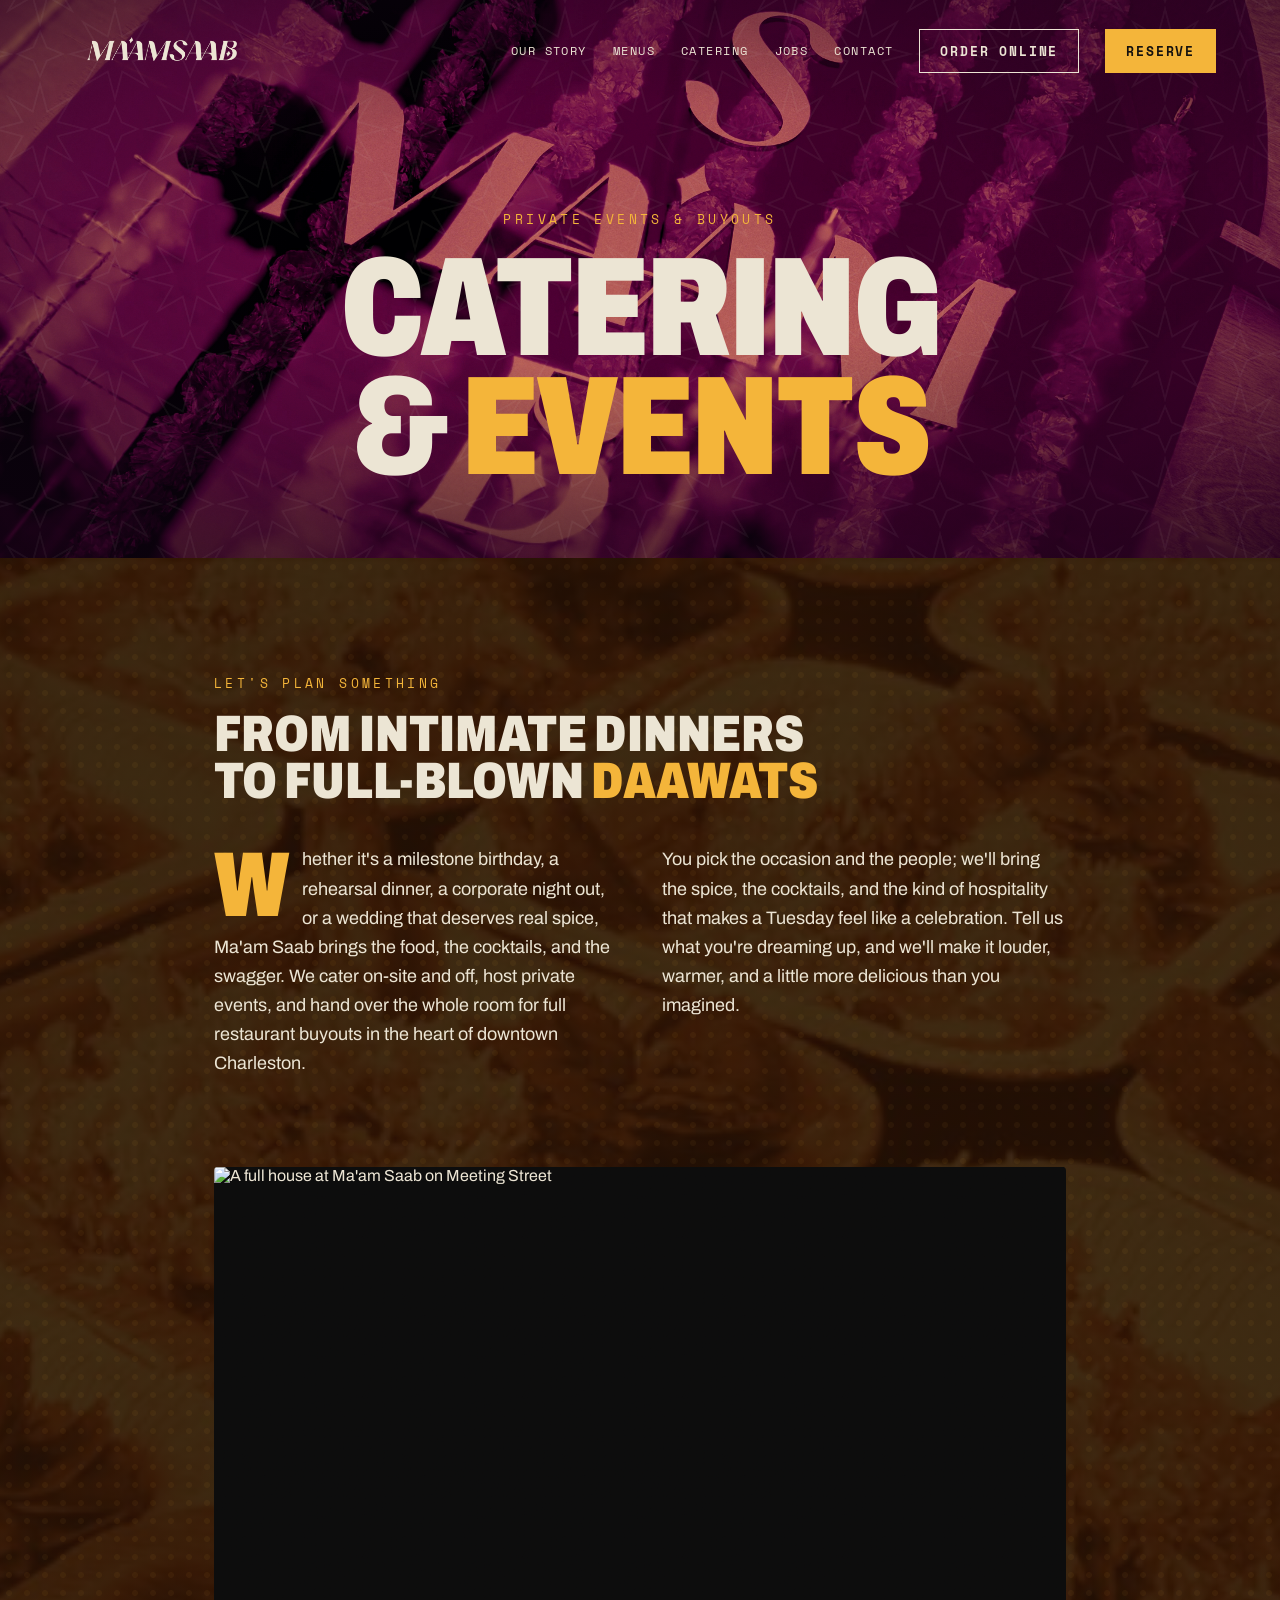
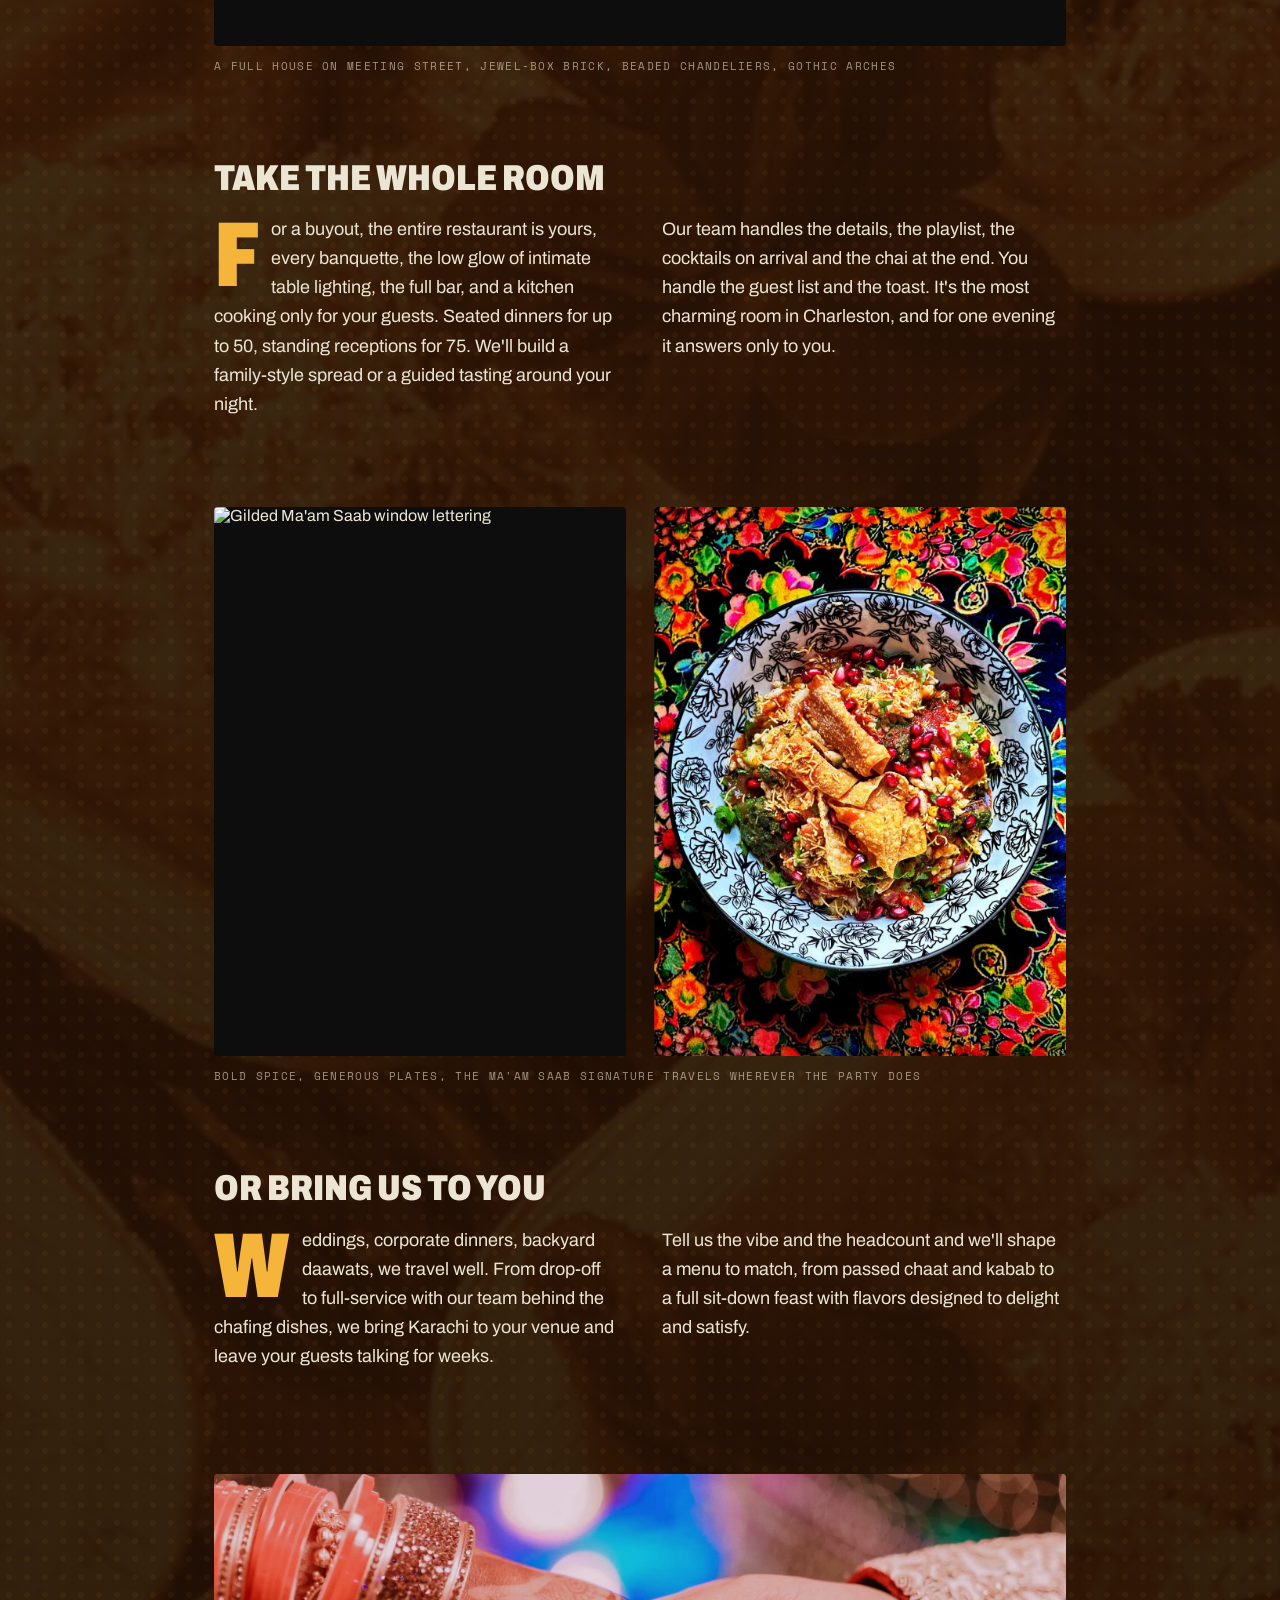
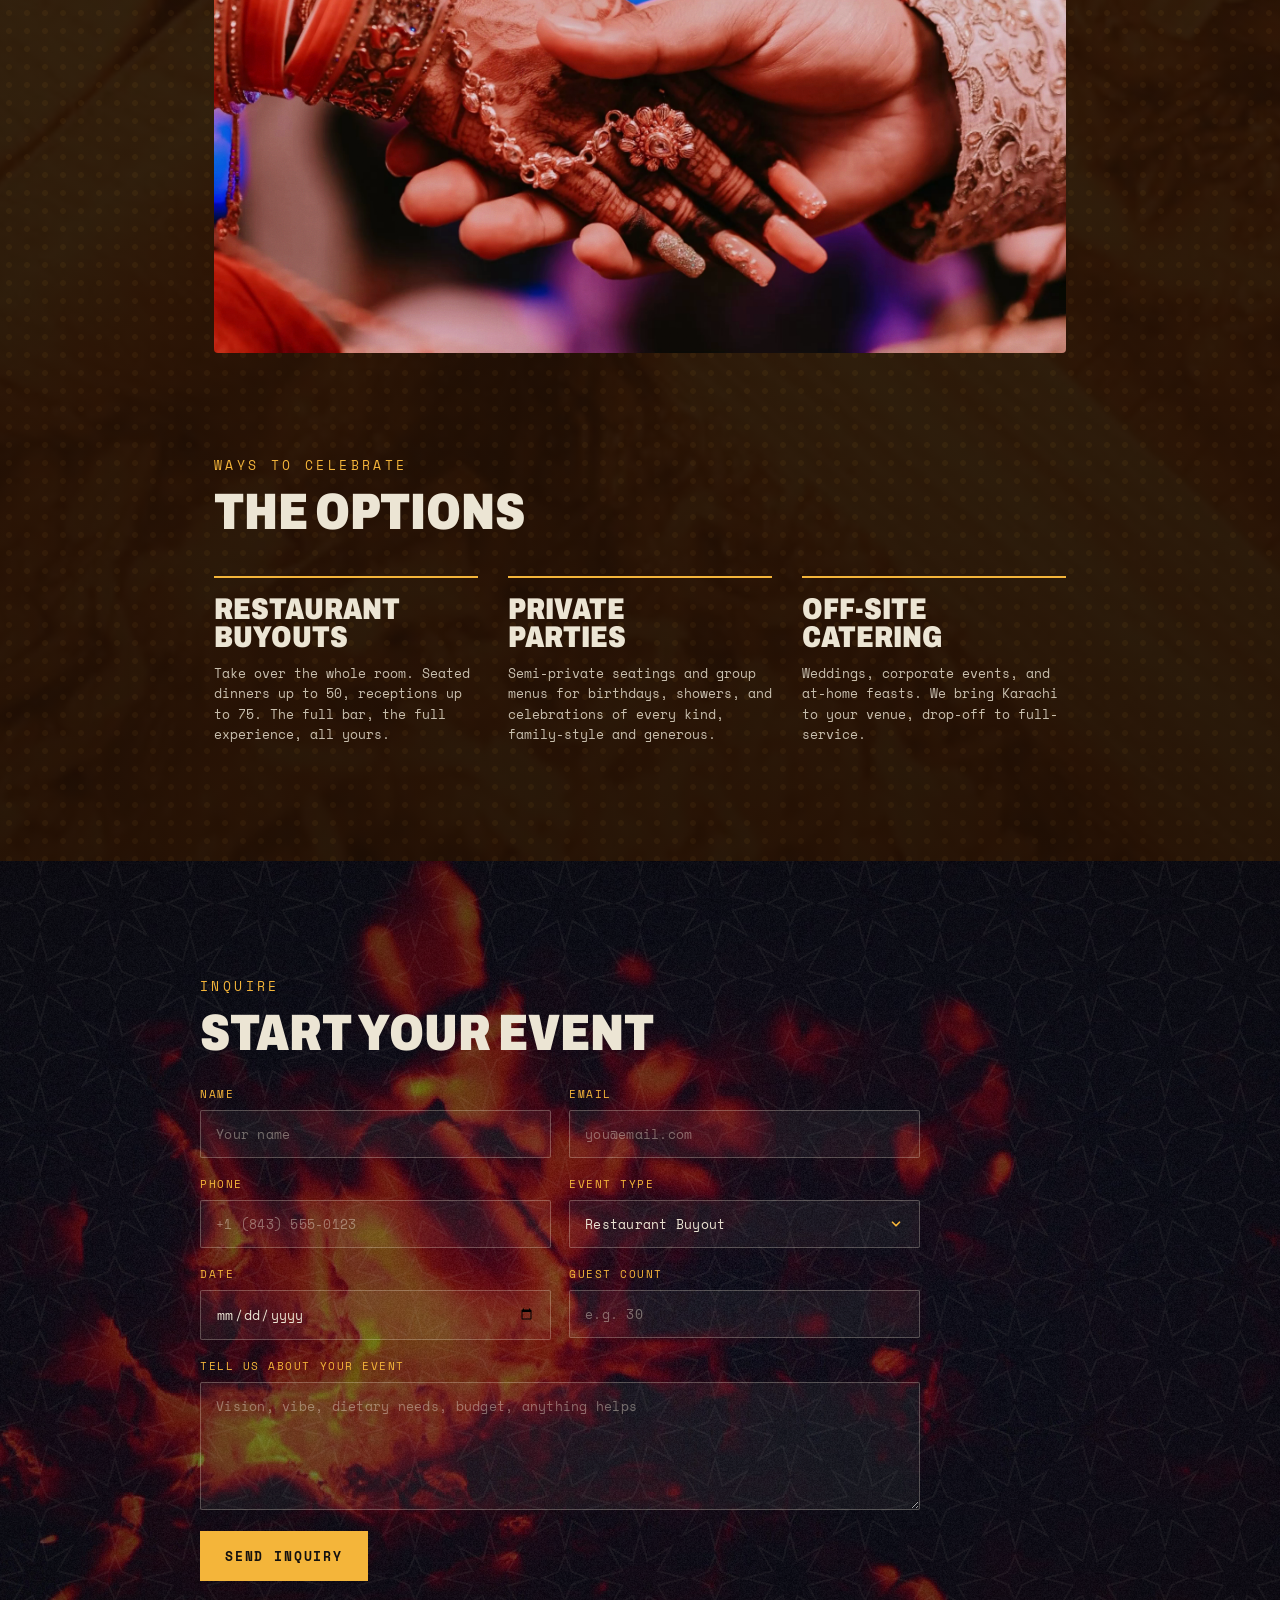
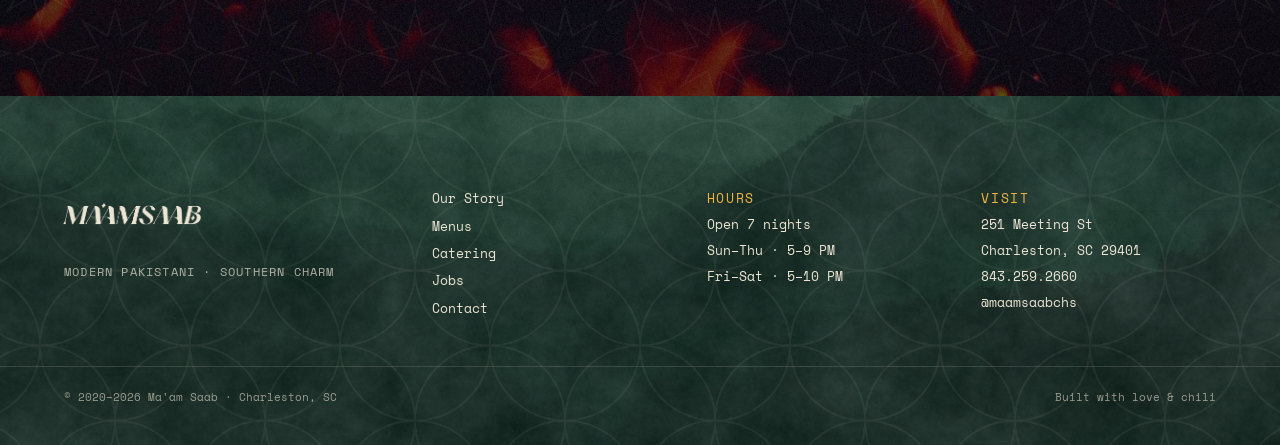
==== catering.html @ 19a528f8 "forms" ====
<!doctype html>
<html lang="en">
<head>
<meta charset="utf-8" />
<meta name="viewport" content="width=device-width, initial-scale=1" />
<title>Catering, Buyouts &amp; Private Events · Ma'am Saab · Charleston SC</title>
<meta name="description" content="Cater your next event with Ma'am Saab, modern Pakistani feasts for parties, weddings, corporate events and full restaurant buyouts in Charleston, SC. Inquire today." />
<meta name="theme-color" content="#0C3D2B" />
<link rel="canonical" href="https://maamsaabchs.com/catering" />
<meta property="og:type" content="website" />
<meta property="og:title" content="Catering &amp; Events at Ma'am Saab, Charleston, SC" />
<meta property="og:description" content="From intimate buyouts to full-blown daawats. We bring the spice, the swagger, and the cocktails." />
<meta property="og:image" content="assets/photos/storefront-garlands-cine.jpg" />
<link rel="preconnect" href="https://fonts.googleapis.com" />
<link rel="preconnect" href="https://fonts.gstatic.com" crossorigin />
<link href="https://fonts.googleapis.com/css2?family=Anton&family=Archivo:ital,wght@0,400;0,600;0,800;0,900;1,600;1,900&family=Space+Mono:wght@400;700&family=Noto+Kufi+Arabic:wght@500;700;900&display=swap" rel="stylesheet" />
<link rel="stylesheet" href="riso.css" />
<link rel="stylesheet" href="patterns.css" />
<link rel="stylesheet" href="site.css" />
<script type="application/ld+json">
{"@context":"https://schema.org","@type":"WebPage","name":"Catering & Events at Ma'am Saab","url":"https://maamsaabchs.com/catering",
"about":{"@type":"Restaurant","name":"Ma'am Saab","servesCuisine":["Pakistani","Indian"],"address":{"@type":"PostalAddress","streetAddress":"251 Meeting St","addressLocality":"Charleston","addressRegion":"SC","postalCode":"29401","addressCountry":"US"},"telephone":"+1-843-259-2660"}}
</script>
</head>
<body>

<header class="nav scrolled" id="nav">
  <div class="wrapw nav-inner">
    <a href="index.html" aria-label="Ma'am Saab home"><img class="logo" src="assets/wm__cream.png" alt="Ma'am Saab" /></a>
    <nav class="nav-links" aria-label="Primary">
      <a href="our-story.html">Our Story</a>
      <a href="menu.html">Menus</a>
      <a href="catering.html">Catering</a>
      <a href="jobs.html">Jobs</a>
      <a href="contact.html">Contact</a>
      <a class="btn btn-ghost" href="https://order.toasttab.com/online/ma-am-saab-251-meeting-street" target="_blank" rel="noopener" style="color:var(--cream)">Order Online</a>
      <a class="btn btn-gold" href="https://www.opentable.com/r/maam-saab-reservations-charleston?restref=1202641&lang=en-US&ot_source=Restaurant%20website" target="_blank" rel="noopener">Reserve</a>
    </nav>
    <button class="nav-toggle" id="navToggle" aria-label="Open menu"><span></span><span></span><span></span></button>
  </div>
</header>
<div class="mobile-menu" id="mobileMenu">
  <span class="mm-eyebrow">Ma'am Saab · Charleston</span>
  <a href="our-story.html">Our Story</a>
  <a href="menu.html">Menus</a>
  <a href="catering.html">Catering</a>
  <a href="jobs.html">Jobs</a>
  <a href="contact.html">Contact</a>
  <a class="mm-cta" href="https://order.toasttab.com/online/ma-am-saab-251-meeting-street" target="_blank" rel="noopener">Order Online</a>
  <a class="mm-cta" href="https://www.opentable.com/r/maam-saab-reservations-charleston?restref=1202641&lang=en-US&ot_source=Restaurant%20website" target="_blank" rel="noopener">Reserve</a>
  <span class="mm-foot">Open 7 nights<br/>Sun&ndash;Thu 5&ndash;9 PM · Fri&ndash;Sat 5&ndash;10 PM<br/>251 Meeting St, Charleston</span>
</div>

<!-- HERO -->
<section class="phero" style="background:#180616">
  <div class="frame" style="position:absolute;inset:0;z-index:0;background:#180616"><img src="assets/photos/storefront-garlands-duo.jpg" alt="Ma'am Saab storefront dressed in marigold garlands" style="object-position:center 40%;filter:contrast(1.18) brightness(.82) saturate(1.08)"/><div class="gr"></div></div>
  <div style="position:absolute;inset:0;z-index:1;background:radial-gradient(105% 90% at 50% 42%,rgba(18,3,20,0) 26%,rgba(18,3,20,.5) 62%,rgba(14,2,16,.93) 100%)"></div>
  <div class="secpat pat-khatam" style="opacity:.05;background-size:150px 150px;z-index:2"></div>
  <div class="wrapw" style="position:relative;z-index:3;width:100%;text-align:center">
    <p class="eyebrow" style="color:var(--gold);margin-bottom:20px">Private events &amp; buyouts</p>
    <h1>Catering<br/>&amp; <span style="color:var(--gold)">events</span></h1>
  </div>
</section>

<!-- LET'S PLAN SOMETHING — badshahi emerald -->
<section class="sec" id="plan" style="position:relative;overflow:hidden;background:#1a0d04">
  <div class="frame" style="position:absolute;inset:0;z-index:0;background:#1a0d04"><img src="assets/photos/datenight-warm.jpg" alt="A night at Ma'am Saab" style="object-position:center"/><div class="gr"></div></div>
  <div style="position:absolute;inset:0;z-index:1;background:linear-gradient(180deg,rgba(26,13,4,.82),rgba(26,13,4,.92))"></div>
  <div class="secpat pat-halftone" style="opacity:.05;color:var(--gold);background-size:18px 18px;z-index:2"></div>
  <div class="wrapw" style="position:relative;z-index:3;max-width:980px;margin:0 auto">
    <p class="eyebrow reveal" style="color:var(--gold);margin-bottom:18px">Let's plan something</p>
    <h2 class="hmed reveal d1" style="color:var(--cream);margin-bottom:clamp(28px,4vw,40px)">From intimate dinners<br/>to full-blown <span style="color:var(--gold)">daawats</span></h2>
    <div class="mag reveal d2">
      <p class="dc">Whether it's a milestone birthday, a rehearsal dinner, a corporate night out, or a wedding that deserves real spice, Ma'am Saab brings the food, the cocktails, and the swagger. We cater on-site and off, host private events, and hand over the whole room for full restaurant buyouts in the heart of downtown Charleston.</p>
      <p>You pick the occasion and the people; we'll bring the spice, the cocktails, and the kind of hospitality that makes a Tuesday feel like a celebration. Tell us what you're dreaming up, and we'll make it louder, warmer, and a little more delicious than you imagined.</p>
    </div>

    <!-- FIGURE 1 — the room -->
    <figure class="reveal" style="margin:clamp(48px,7vw,88px) 0 0">
      <div class="frame" style="aspect-ratio:16/9;clip-path:inset(0 round 4px)"><img src="assets/photos/event-room.jpg" alt="A full house at Ma'am Saab on Meeting Street" style="object-position:center 42%"/><div class="gr"></div></div>
      <figcaption class="mono" style="font-size:11px;letter-spacing:.12em;text-transform:uppercase;color:var(--cream);opacity:.6;margin-top:12px">A full house on Meeting Street, jewel-box brick, beaded chandeliers, Gothic arches</figcaption>
    </figure>

    <!-- BUYOUT LEDE -->
    <div style="margin:clamp(48px,7vw,88px) 0 0">
      <h3 class="hmed reveal" style="font-size:clamp(22px,3vw,36px);color:var(--cream);margin-bottom:20px">Take the whole room</h3>
      <div class="mag reveal d1">
        <p class="dc">For a buyout, the entire restaurant is yours, every banquette, the low glow of intimate table lighting, the full bar, and a kitchen cooking only for your guests. Seated dinners for up to 50, standing receptions for 75. We'll build a family-style spread or a guided tasting around your night.</p>
        <p>Our team handles the details, the playlist, the cocktails on arrival and the chai at the end. You handle the guest list and the toast. It's the most charming room in Charleston, and for one evening it answers only to you.</p>
      </div>
    </div>

    <!-- FIGURE PAIR — lettering + chaat -->
    <div class="reveal" style="display:grid;grid-template-columns:1fr 1fr;gap:clamp(16px,2.5vw,28px);margin:clamp(48px,7vw,88px) 0 0">
      <figure style="margin:0">
        <div class="frame" style="aspect-ratio:3/4;clip-path:inset(0 round 4px)"><img src="assets/photos/chaat-event.jpg" alt="Gilded Ma'am Saab window lettering" style="object-position:center"/><div class="gr"></div></div>
      </figure>
      <figure style="margin:0">
        <div class="frame" style="aspect-ratio:3/4;clip-path:inset(0 round 4px)"><img src="assets/photos/chaat-floral.jpg" alt="Chaat plated and dressed with edible flowers for an event" style="object-position:center"/><div class="gr"></div></div>
      </figure>
    </div>
    <figcaption class="mono reveal" style="font-size:11px;letter-spacing:.12em;text-transform:uppercase;color:var(--cream);opacity:.6;margin-top:12px">Bold spice, generous plates, the Ma'am Saab signature travels wherever the party does</figcaption>

    <!-- OFF-SITE LEDE -->
    <div style="margin:clamp(48px,7vw,88px) 0 0">
      <h3 class="hmed reveal" style="font-size:clamp(22px,3vw,36px);color:var(--cream);margin-bottom:20px">Or bring us to you</h3>
      <div class="mag reveal d1">
        <p class="dc">Weddings, corporate dinners, backyard daawats, we travel well. From drop-off to full-service with our team behind the chafing dishes, we bring Karachi to your venue and leave your guests talking for weeks.</p>
        <p>Tell us the vibe and the headcount and we'll shape a menu to match, from passed chaat and kabab to a full sit-down feast with flavors designed to delight and satisfy.</p>
      </div>
    </div>

    <!-- FEATURE IMAGE -->
    <div class="reveal frame" style="max-width:880px;aspect-ratio:16/9;margin:clamp(56px,8vw,104px) auto 0;clip-path:inset(0 round 4px)"><img src="assets/photos/datenight-hands.jpg" alt="Henna-adorned hands at a celebration at Ma'am Saab" style="object-position:center 40%"/><div class="gr"></div></div>

    <!-- OPTIONS -->
    <div style="max-width:880px;margin:clamp(56px,8vw,104px) auto 0">
      <div>
        <p class="eyebrow reveal" style="color:var(--gold);margin-bottom:14px">Ways to celebrate</p>
        <h2 class="hmed reveal d1" style="color:var(--cream);margin-bottom:clamp(28px,4vw,40px)">The options</h2>
        <div class="reveal d1" style="display:grid;grid-template-columns:repeat(3,1fr);gap:30px">
          <div style="border-top:2px solid var(--gold);padding-top:18px">
            <h3 class="hmed" style="font-size:clamp(20px,2.6vw,30px);color:var(--cream);margin-bottom:12px">Restaurant<br/>Buyouts</h3>
            <p class="mono" style="font-size:12.5px;line-height:1.65;color:var(--cream);opacity:.82">Take over the whole room. Seated dinners up to 50, receptions up to 75. The full bar, the full experience, all yours.</p>
          </div>
          <div style="border-top:2px solid var(--gold);padding-top:18px">
            <h3 class="hmed" style="font-size:clamp(20px,2.6vw,30px);color:var(--cream);margin-bottom:12px">Private<br/>Parties</h3>
            <p class="mono" style="font-size:12.5px;line-height:1.65;color:var(--cream);opacity:.82">Semi-private seatings and group menus for birthdays, showers, and celebrations of every kind, family-style and generous.</p>
          </div>
          <div style="border-top:2px solid var(--gold);padding-top:18px">
            <h3 class="hmed" style="font-size:clamp(20px,2.6vw,30px);color:var(--cream);margin-bottom:12px">Off-Site<br/>Catering</h3>
            <p class="mono" style="font-size:12.5px;line-height:1.65;color:var(--cream);opacity:.82">Weddings, corporate events, and at-home feasts. We bring Karachi to your venue, drop-off to full-service.</p>
          </div>
        </div>
      </div>
    </div>

    </div>
  </div>
</section>

<!-- FORM — separate section -->
<section class="sec" style="position:relative;overflow:hidden;background:#0a0402">
  <div class="frame" style="position:absolute;inset:0;z-index:0;background:#0a0402"><img src="assets/photos/charcoal.jpg" alt="Glowing charcoal embers" style="object-position:center"/></div>
  <div style="position:absolute;inset:0;z-index:1;background:radial-gradient(120% 100% at 50% 50%,rgba(10,4,2,.4),rgba(10,4,2,.78))"></div>
  <div class="secpat pat-khatam" style="opacity:.05;background-size:150px 150px;z-index:2"></div>
  <div class="wrapw" style="position:relative;z-index:3">

    <!-- INQUIRE -->
    <div id="inquire" style="max-width:880px;margin:0 auto">
      <div>
        <p class="eyebrow reveal" style="color:var(--gold);margin-bottom:14px">Inquire</p>
        <h2 class="hmed reveal d1" style="color:var(--cream);margin-bottom:28px">Start your event</h2>
        <form class="cform reveal d2" id="catForm" name="catering-inquiry" method="POST" action="/thanks" data-netlify="true" netlify-honeypot="bot-field" onsubmit="return msSubmit(event,'catForm')">
        <input type="hidden" name="form-name" value="catering-inquiry"/>
        <input type="hidden" name="subject" data-remove-prefix value="New catering inquiry · Ma'am Saab"/>
        <p hidden><label>Leave blank<input name="bot-field"/></label></p>
          <div><label>Name</label><input name="name" placeholder="Your name" required /></div>
          <div><label>Email</label><input name="email" type="email" placeholder="you@email.com" required /></div>
          <div><label>Phone</label><input name="phone" type="tel" inputmode="tel" autocomplete="tel" placeholder="+1 (843) 555-0123" /></div>
          <div><label>Event Type</label><select name="type"><option>Restaurant Buyout</option><option>Private Party</option><option>Off-Site Catering</option><option>Wedding</option><option>Corporate</option><option>Other</option></select></div>
          <div><label>Date</label><input name="date" type="date" /></div>
          <div><label>Guest Count</label><input name="guests" type="number" min="1" placeholder="e.g. 30" /></div>
          <div class="full"><label>Tell us about your event</label><textarea name="msg" placeholder="Vision, vibe, dietary needs, budget, anything helps"></textarea></div>
          <div class="full"><button class="btn btn-gold" type="submit">Send Inquiry</button></div>
          <p class="ok">Thank you, your inquiry is in. We'll reply within 1–2 business days.</p>
        </form>
      <div class="form-thanks" id="catFormThanks">
        <div class="ft-ur">شکریہ</div>
        <div class="ft-en">Thank you</div>
        <p>Your inquiry is in. We will be in touch to start planning your daawat.</p>
      </div>
      </div>
    </div>
  </div>
</section>

<!-- FOOTER -->
<footer class="footer">
  <div class="frame" style="position:absolute;inset:0;z-index:0;background:#072018"><img src="assets/photos/islamabad-emerald.jpg" alt="" style="object-position:center 18%;opacity:.95"/></div>
  <div style="position:absolute;inset:0;z-index:1;background:linear-gradient(180deg,rgba(7,32,24,.42),rgba(7,32,24,.66))"></div>
  <div class="secpat tex-plaster on-dark" style="z-index:2"></div>
  <div class="secpat pat-jali" style="opacity:.06;background-size:150px 150px;z-index:2"></div>
  <div class="wrapw" style="position:relative;z-index:3;display:grid;grid-template-columns:1.4fr 1fr 1fr 1fr;gap:40px">
    <div>
      <img src="assets/wm__cream.png" alt="Ma'am Saab" style="width:180px;display:block;margin:0 0 0 -22px" />
      <p class="mono" style="font-size:12px;opacity:.7;margin-top:18px;letter-spacing:.1em">MODERN PAKISTANI · SOUTHERN CHARM</p>
    </div>
    <div class="mono" style="font-size:13px;line-height:2.1">
      <a href="our-story.html">Our Story</a><br/>
      <a href="menu.html">Menus</a><br/>
      <a href="catering.html">Catering</a><br/>
      <a href="jobs.html">Jobs</a><br/>
      <a href="contact.html">Contact</a>
    </div>
    <div class="mono" style="font-size:13px;line-height:2">
      <span style="color:var(--gold);letter-spacing:.12em">HOURS</span><br/>
      Open 7 nights<br/>Sun–Thu · 5–9 PM<br/>Fri–Sat · 5–10 PM
    </div>
    <div class="mono" style="font-size:13px;line-height:2">
      <span style="color:var(--gold);letter-spacing:.12em">VISIT</span><br/>
      251 Meeting St<br/>Charleston, SC 29401<br/>843.259.2660<br/>
      <a href="https://instagram.com/maamsaabchs">@maamsaabchs</a>
    </div>
  </div>
  <div class="wrapw" style="position:relative;z-index:3;margin-top:44px;padding-top:22px;border-top:1px solid rgba(236,229,212,.14);display:flex;justify-content:space-between;gap:14px;flex-wrap:wrap">
    <span class="mono" style="font-size:11px;opacity:.6">© 2020–2026 Ma'am Saab · Charleston, SC</span>
    <span class="mono" style="font-size:11px;opacity:.6">Built with love &amp; chili</span>
  </div>
</footer>

<div class="mcta">
  <a href="https://www.opentable.com/r/maam-saab-reservations-charleston?restref=1202641&lang=en-US&ot_source=Restaurant%20website" target="_blank" rel="noopener" style="background:var(--gold);color:var(--ink)">Reserve</a>
  <a href="https://order.toasttab.com/online/ma-am-saab-251-meeting-street" target="_blank" rel="noopener" style="background:var(--ink);color:var(--cream)">Order Online</a>
</div>

<script src="site.js"></script>
<script>
function msSubmit(e,id){e.preventDefault();var f=document.getElementById(id);var nm=(f.querySelector('[name=name]')||{}).value||'someone';var sel=f.querySelector('select');var extra=sel?sel.value:'';var labels={'contact':'New message','jobs-application':'New application','catering-inquiry':'New catering inquiry'};var base=labels[f.getAttribute('name')]||'New submission';var subj=base+' from '+nm+(extra?(' · '+extra):'');var sf=f.querySelector('[name=subject]');if(sf)sf.value=subj;var body=new URLSearchParams(new FormData(f)).toString();function done(){f.style.display='none';var t=document.getElementById(id+'Thanks');if(t){t.classList.add('show');t.scrollIntoView({behavior:'smooth',block:'center'});}}fetch('/',{method:'POST',headers:{'Content-Type':'application/x-www-form-urlencoded'},body:body}).then(done).catch(done);return false;}
</script>
<script>
(function(){
  var p=document.querySelector('input[name=phone]');
  if(!p) return;
  p.setAttribute('placeholder','+1 (843) 555-0123');
  function fmt(){
    var raw=p.value;
    var hasPlus=raw.trim().charAt(0)==='+';
    var allDigits=raw.replace(/\D/g,'');
    if(hasPlus && !/^1/.test(allDigits)){ p.value='+'+allDigits; return; }
    var d=allDigits;
    if(d.charAt(0)==='1') d=d.slice(1);
    d=d.slice(0,10);
    var out='';
    if(d.length>0) out='+1 ('+d.slice(0,3);
    if(d.length>3) out+=') '+d.slice(3,6);
    else if(d.length===3) out+=')';
    if(d.length>6) out+='-'+d.slice(6,10);
    p.value=out;
  }
  p.addEventListener('input',fmt);
  p.addEventListener('blur',function(){
    var d=p.value.replace(/\D/g,'');
    p.setCustomValidity(p.value && d.length<7 ? 'Please enter a valid phone number' : '');
  });
})();
</script>

</body>
</html>
---- riso.css ----
/* ============================================================
   MA'AM SAAB — RISO LAHORE (refined)
   Cinematic emerald-lit architecture · warm film portraits · grain
   ============================================================ */
*{box-sizing:border-box;margin:0;padding:0}
:root{
  --green:#117A52;       /* Lahore emerald (the lit-arch green) */
  --green-bright:#1FA36C;
  --amber:#C8682A;       /* lit sandstone */
  --amber-deep:#9A4A1C;
  --cream:#ECE5D4;       /* newsprint */
  --cream-2:#E2D8C0;
  --ink:#14110E;
  --flag:#E8412E;        /* chili red accent */
  --night:#0B1512;       /* deep green-black */
  --pine:#0C3D2B;        /* deep emerald — dark ground (replaces black) */
  --gold:#F4B53A;        /* bright marigold — highlight accent for readability */
  --plum:#8A245C;        /* shahi plum — filmi magenta accent */
  --plum-deep:#2A0E26;   /* aubergine — plum dark ground */
  --max:1320px;
}
html{scroll-behavior:smooth}
body{
  background:var(--night); color:var(--cream);
  font-family:"Archivo",sans-serif; -webkit-font-smoothing:antialiased;
  overflow-x:hidden;
}
img{display:block}

/* ---- type ---- */
.display{font-family:"Archivo",sans-serif;font-weight:900;font-stretch:75%;
  text-transform:uppercase;line-height:.84;letter-spacing:-.01em}
.anton{font-family:"Anton",sans-serif;text-transform:uppercase;line-height:.82;letter-spacing:.005em}
.label{font-family:"Space Mono",monospace;text-transform:uppercase;letter-spacing:.24em}
.mono{font-family:"Space Mono",monospace}
/* square Urdu — geometric Kufic, heavy to match Archivo Black */
.urdu{font-family:"Noto Kufi Arabic",sans-serif;font-weight:700;direction:rtl;line-height:1.5;letter-spacing:0}
.urdu.black{font-weight:900}
.serif-it{font-family:"Archivo",sans-serif;font-style:italic;font-weight:600}

/* ---- grain + texture engines ---- */
.grain{position:relative}
.grain::after{content:"";position:absolute;inset:0;pointer-events:none;z-index:3;
  background-image:url("data:image/svg+xml,%3Csvg xmlns='http://www.w3.org/2000/svg' width='180' height='180'%3E%3Cfilter id='n'%3E%3CfeTurbulence type='fractalNoise' baseFrequency='0.85' numOctaves='2' stitchTiles='stitch'/%3E%3C/filter%3E%3Crect width='100%25' height='100%25' filter='url(%23n)'/%3E%3C/svg%3E");
  background-size:180px 180px;opacity:.07;mix-blend-mode:overlay}
.grain.heavy::after{opacity:.13}
.halftone{background-image:radial-gradient(currentColor 1.5px,transparent 1.7px);background-size:7px 7px}

/* ---- rugged monotone plaster (tonal, keeps section hue) ---- */
.rugged{position:relative}
.rugged::before{content:"";position:absolute;inset:0;z-index:0;pointer-events:none;
  background:url(assets/tex/plaster.jpg) center/cover;mix-blend-mode:overlay;opacity:.85}
.rugged.deep::before{mix-blend-mode:screen;opacity:.2}
.rugged.lite::before{mix-blend-mode:multiply;opacity:.17}

/* ---- jali lattice (South Asian screen ornament) — child layer ---- */
.screen{position:absolute;inset:0;z-index:1;pointer-events:none;opacity:.17;
  background-image:url("data:image/svg+xml,%3Csvg xmlns='http://www.w3.org/2000/svg' width='124' height='124'%3E%3Cg fill='none' stroke='%23ffffff' stroke-width='1.5'%3E%3Ccircle cx='0' cy='0' r='62'/%3E%3Ccircle cx='124' cy='0' r='62'/%3E%3Ccircle cx='0' cy='124' r='62'/%3E%3Ccircle cx='124' cy='124' r='62'/%3E%3Ccircle cx='62' cy='62' r='62'/%3E%3C/g%3E%3C/svg%3E");
  background-size:124px 124px}
.screen.ink{background-image:url("data:image/svg+xml,%3Csvg xmlns='http://www.w3.org/2000/svg' width='124' height='124'%3E%3Cg fill='none' stroke='%23000000' stroke-width='1.5'%3E%3Ccircle cx='0' cy='0' r='62'/%3E%3Ccircle cx='124' cy='0' r='62'/%3E%3Ccircle cx='0' cy='124' r='62'/%3E%3Ccircle cx='124' cy='124' r='62'/%3E%3Ccircle cx='62' cy='62' r='62'/%3E%3C/g%3E%3C/svg%3E");opacity:.10}

/* ---- cusped / scalloped divider ---- */
.scallop{height:18px;width:100%;
  -webkit-mask:radial-gradient(circle at 9px 18px,transparent 9px,#000 9.5px) 0 0/18px 18px repeat-x;
          mask:radial-gradient(circle at 9px 18px,transparent 9px,#000 9.5px) 0 0/18px 18px repeat-x;
  background:currentColor}

/* ---- pointed-arch framed image ---- */
.arch{clip-path:url(#archClip)}

/* ---- section scaffold ---- */
.spread{position:relative;width:100%;padding:clamp(40px,7vw,110px) clamp(22px,6vw,90px);overflow:hidden}
.spread.full{min-height:100svh;display:flex;flex-direction:column;justify-content:center}
.wrap{width:100%;max-width:var(--max);margin:0 auto;position:relative;z-index:4}
.bg-green{background:var(--green)}
.bg-cream{background:var(--cream);color:var(--ink)}
.bg-ink{background:var(--ink)}
.bg-night{background:var(--night)}
.bg-amber{background:var(--amber);color:var(--ink)}
.bg-pine{background:var(--pine)}
.bg-plum{background:var(--plum);color:var(--cream)}
.bg-plum-deep{background:var(--plum-deep);color:var(--cream)}

/* running section tag */
.sec-tag{position:absolute;top:clamp(18px,3vw,34px);left:clamp(22px,6vw,90px);right:clamp(22px,6vw,90px);
  display:flex;justify-content:space-between;align-items:center;z-index:5;font-size:11px;opacity:.7}

/* ---- photo treatments ---- */
.shot{position:relative;overflow:hidden;background:#0c0c0c}
.shot img{width:100%;height:100%;object-fit:cover}
.shot::after{content:"";position:absolute;inset:0;pointer-events:none;z-index:3;
  background-image:url("data:image/svg+xml,%3Csvg xmlns='http://www.w3.org/2000/svg' width='180' height='180'%3E%3Cfilter id='n'%3E%3CfeTurbulence type='fractalNoise' baseFrequency='0.85' numOctaves='2' stitchTiles='stitch'/%3E%3C/filter%3E%3Crect width='100%25' height='100%25' filter='url(%23n)'/%3E%3C/svg%3E");
  background-size:180px 180px;opacity:.1;mix-blend-mode:overlay}
.shot .tint{position:absolute;inset:0;z-index:2;pointer-events:none}
.shot.green img{filter:saturate(.55) contrast(1.1) brightness(.9)}
.shot.green .tint{background:var(--green);mix-blend-mode:color;opacity:.62}
.shot.green .tint::before{content:"";position:absolute;inset:0;
  background:radial-gradient(120% 90% at 50% 35%,transparent 30%,rgba(0,0,0,.5));}
.shot.warm img{filter:sepia(.42) saturate(.9) contrast(.96) brightness(1.04)}
.shot.warm .tint{background:var(--amber);mix-blend-mode:soft-light;opacity:.35}
.shot.film img{filter:contrast(1.08) saturate(1.08)}
.shot.bw img{filter:grayscale(1) contrast(1.12) brightness(1.02)}
.shot .cap{position:absolute;left:0;bottom:0;z-index:4;padding:10px 12px;
  font-family:"Space Mono",monospace;font-size:10px;letter-spacing:.16em;text-transform:uppercase;
  color:rgba(255,255,255,.85);background:linear-gradient(0deg,rgba(0,0,0,.55),transparent)}

/* ---- buttons / chips ---- */
.chip{display:inline-block;font-family:"Space Mono",monospace;text-transform:uppercase;letter-spacing:.16em;
  font-size:12px;padding:9px 16px;background:var(--flag);color:#fff}
.chip.ghost{background:transparent;border:1.5px solid currentColor}

/* ---- swatch ---- */
.sw{height:120px;display:flex;align-items:flex-end;padding:10px;font-family:"Space Mono",monospace;font-size:10px;letter-spacing:.08em}

/* ---- hero ---- */
.hero{height:100svh;min-height:560px;position:relative}
.hero img{position:absolute;inset:0;width:100%;height:100%;object-fit:cover}
.hero .vig{position:absolute;inset:0;background:
  radial-gradient(120% 80% at 50% 40%,transparent 40%,rgba(0,0,0,.45)),
  linear-gradient(0deg,rgba(0,0,0,.6),transparent 45%)}
.hero .foot{position:absolute;left:0;right:0;bottom:0;z-index:5;
  display:flex;justify-content:space-between;align-items:flex-end;
  padding:clamp(22px,5vw,56px) clamp(22px,6vw,90px)}
.hero .top{position:absolute;left:0;right:0;top:0;z-index:5;display:flex;justify-content:space-between;
  padding:clamp(20px,4vw,40px) clamp(22px,6vw,90px)}

/* scroll cue */
.cue{display:flex;flex-direction:column;align-items:center;gap:8px;font-size:10px;letter-spacing:.3em;opacity:.8}
.cue .line{width:1px;height:42px;background:currentColor;animation:drop 1.8s infinite}
@keyframes drop{0%{transform:scaleY(0);transform-origin:top}50%{transform:scaleY(1);transform-origin:top}50.1%{transform-origin:bottom}100%{transform:scaleY(0);transform-origin:bottom}}

/* device frames */
.phone{width:300px;aspect-ratio:9/19.5;border-radius:34px;background:#000;padding:9px;box-shadow:0 30px 70px rgba(0,0,0,.5);position:relative}
.phone .screen{width:100%;height:100%;border-radius:26px;overflow:hidden;position:relative;background:#111}
.browser{border-radius:10px;overflow:hidden;background:#fff;box-shadow:0 30px 70px rgba(0,0,0,.45)}
.browser .bar{height:38px;background:#1c1a17;display:flex;align-items:center;gap:7px;padding:0 14px}
.browser .dot{width:11px;height:11px;border-radius:50%}
.browser .url{margin-left:12px;background:#000;color:var(--green-bright);font-family:"Space Mono",monospace;font-size:11px;padding:4px 14px;border-radius:5px}

/* utilities */
.stack{display:flex;flex-direction:column}
.row{display:flex}
.between{justify-content:space-between}
.center{align-items:center}
.wide{letter-spacing:.02em}
.dim{opacity:.72}
.rule{height:2px;background:currentColor;width:100%}
.rule.thin{height:1px;opacity:.3}
a{color:inherit;text-decoration:none}
---- patterns.css ----
/* ============================================================
   MA'AM SAAB — PATTERN & TEXTURE LIBRARY
   Drop-in classes for web. Geometric motifs (jali, khatam,
   scallop) ship as seamless PNG tiles in assets/patterns/.
   Gradient motifs (chevron, halftone, ticking, trellis) are
   pure CSS and recolour via `color:` (currentColor).
   ============================================================ */

/* ---- raster motif tiles (motif on transparent; set your own bg) ---- */
.pat-jali,.pat-khatam,.pat-scallop,.pat-brick,.pat-arch,.pat-kashi,.pat-zellige{background-repeat:repeat;background-position:center}
.pat-jali{background-image:url(assets/patterns/jali-cream.png);background-size:168px 168px}
.pat-khatam{background-image:url(assets/patterns/khatam-cream.png);background-size:150px 150px}
.pat-scallop{background-image:url(assets/patterns/scallop-cream.png);background-size:200px 100px}
.pat-brick{background-image:url(assets/patterns/brick-cream.png);background-size:240px 240px}
.pat-arch{background-image:url(assets/patterns/ogee2-cream.png);background-size:200px 200px}
.pat-kashi{background-image:url(assets/patterns/kashi-cream.png);background-size:200px 200px}
.pat-zellige{background-image:url(assets/patterns/zellige-cream.png);background-size:170px 170px}
.pat-jali.em{background-image:url(assets/patterns/jali-emerald.png)}
.pat-khatam.em{background-image:url(assets/patterns/khatam-emerald.png)}
.pat-scallop.em{background-image:url(assets/patterns/scallop-emerald.png)}
.pat-brick.em{background-image:url(assets/patterns/brick-emerald.png)}
.pat-arch.em{background-image:url(assets/patterns/ogee2-emerald.png)}
.pat-kashi.em{background-image:url(assets/patterns/kashi-emerald.png)}
.pat-zellige.em{background-image:url(assets/patterns/zellige-emerald.png)}

/* ---- pure-CSS motifs — recolour with `color:` ---- */
.pat-halftone{background-image:radial-gradient(currentColor 22%,transparent 24%);background-size:22px 22px}
.pat-ticking{background-image:repeating-linear-gradient(90deg,currentColor 0 2px,transparent 2px 20px)}
.pat-trellis{background-image:
  repeating-linear-gradient(45deg,currentColor 0 2px,transparent 2px 28px),
  repeating-linear-gradient(-45deg,currentColor 0 2px,transparent 2px 28px)}
.pat-chevron{background-color:transparent;background-image:
  linear-gradient(135deg,currentColor 25%,transparent 25%),
  linear-gradient(225deg,currentColor 25%,transparent 25%),
  linear-gradient(315deg,currentColor 25%,transparent 25%),
  linear-gradient(45deg,currentColor 25%,transparent 25%);
  background-position:-21px 0,-21px 0,0 0,0 0;background-size:42px 42px}

/* ---- tonal textures (grayscale grain; keep the hue beneath) ----
   Apply to any element; the ::before blends over its background-color.
   Use .on-dark over near-black grounds, .on-light over pale grounds.   */
.tex-plaster,.tex-stucco,.tex-inkwash,.tex-fiber,.tex-newsprint{position:relative}
.tex-plaster::before,.tex-stucco::before,.tex-inkwash::before,.tex-fiber::before,.tex-newsprint::before{
  content:"";position:absolute;inset:0;pointer-events:none;background-position:center;background-size:cover;
  mix-blend-mode:overlay;opacity:.85}
.tex-plaster::before{background-image:url(assets/tex/plaster.jpg)}
.tex-stucco::before{background-image:url(assets/tex/stucco.jpg)}
.tex-inkwash::before{background-image:url(assets/tex/inkwash.jpg)}
.tex-fiber::before{background-image:url(assets/tex/fiber.jpg)}
.tex-newsprint::before{background-image:url(assets/tex/newsprint.jpg)}
.on-dark::before{mix-blend-mode:screen;opacity:.2}
.on-light::before{mix-blend-mode:multiply;opacity:.24}

/* pattern as an overlay layer (motif sits ON TOP of a textured ground) */
.pat-layer{position:absolute;inset:0;pointer-events:none;z-index:2}
---- site.css ----
/* ============================================================
   MA'AM SAAB — WEBSITE  (built on the MS styleguide)
   loads after riso.css + patterns.css
   ============================================================ */
html{scroll-behavior:smooth}
body{background:var(--pine);color:var(--cream);overflow-x:hidden}
section{position:relative}
.wrapw{max-width:1280px;margin:0 auto;padding:0 clamp(20px,5vw,72px)}
.eyebrow{font-family:"Space Mono",monospace;text-transform:uppercase;letter-spacing:.26em;font-size:clamp(10px,1.1vw,13px)}
.hbig{font-family:"Archivo",sans-serif;font-weight:900;font-stretch:75%;text-transform:uppercase;line-height:.86;letter-spacing:-.01em;font-size:clamp(40px,7vw,104px)}
.hmed{font-family:"Archivo",sans-serif;font-weight:900;font-stretch:80%;text-transform:uppercase;line-height:.92;font-size:clamp(28px,4vw,52px)}
.lede{font-size:clamp(16px,1.7vw,21px);line-height:1.6;font-weight:600;max-width:60ch}
.uk{font-family:"Noto Kufi Arabic",sans-serif;font-weight:900;direction:rtl;line-height:1.3}
.mono{font-family:"Space Mono",monospace}

/* ---- buttons ---- */
.btn{display:inline-flex;align-items:center;gap:9px;font-family:"Space Mono",monospace;text-transform:uppercase;
  letter-spacing:.14em;font-size:13px;font-weight:700;padding:14px 24px;border:1.5px solid transparent;cursor:pointer;
  transition:transform .25s cubic-bezier(.2,.8,.2,1),background .25s,color .25s,box-shadow .25s;text-decoration:none;white-space:nowrap}
.btn:hover{transform:translateY(-2px)}
.btn-gold{background:var(--gold);color:var(--ink)}
.btn-gold:hover{box-shadow:0 8px 28px rgba(244,181,58,.35)}
.btn-cream{background:var(--cream);color:var(--ink)}
.btn-ghost{background:transparent;border-color:currentColor;color:inherit}
.btn-ghost:hover{background:var(--gold);color:var(--ink)!important;border-color:var(--gold)}

/* ---- nav ---- */
.nav{position:fixed;top:0;left:0;right:0;z-index:60;transition:background .35s,box-shadow .35s,padding .35s;padding:18px 0}
.nav-inner{display:flex;align-items:center;justify-content:space-between;gap:20px}
.nav.scrolled{background:color-mix(in srgb,var(--pine) 92%,transparent);backdrop-filter:blur(10px);padding:10px 0;box-shadow:0 1px 0 rgba(236,229,212,.12)}
.nav img.logo{width:196px;transition:width .35s;display:block}
.nav.scrolled img.logo{width:150px}
.nav-links{display:flex;align-items:center;gap:26px;font-family:"Space Mono",monospace;text-transform:uppercase;letter-spacing:.12em;font-size:12px}
.nav-links a{position:relative;padding:4px 0}
.nav-links a:not(.btn)::after{content:"";position:absolute;left:0;bottom:-2px;width:0;height:1.5px;background:var(--gold);transition:width .3s}
.nav-links a.btn{padding:11px 20px}
.nav-links a:not(.btn):hover::after{width:100%}
.nav-cta{display:flex;gap:10px;align-items:center}
.nav-toggle{display:none;flex-direction:column;gap:5px;background:none;border:0;cursor:pointer;padding:8px}
.nav-toggle span{width:26px;height:2px;background:var(--cream);transition:transform .3s,opacity .25s,background .25s}
.nav-toggle.open{position:relative;z-index:61}
.nav-toggle.open span{background:var(--gold)}
.nav-toggle.open span:nth-child(1){transform:translateY(7px) rotate(45deg)}
.nav-toggle.open span:nth-child(2){opacity:0}
.nav-toggle.open span:nth-child(3){transform:translateY(-7px) rotate(-45deg)}
.mobile-menu{position:fixed;inset:0;z-index:55;background:#0a1410;transform:translateY(-100%);transition:transform .5s cubic-bezier(.6,0,.2,1);
  display:flex;flex-direction:column;justify-content:center;gap:2px;padding:0 36px;overflow:hidden}
.mobile-menu.open{transform:translateY(0)}
.mobile-menu::before{content:"";position:absolute;inset:0;background:url(assets/photos/havaili-door-green.jpg) center/cover;opacity:1;pointer-events:none}
.mobile-menu::after{content:"";position:absolute;inset:0;background:linear-gradient(180deg,rgba(8,20,15,.58),rgba(6,16,12,.68));pointer-events:none}
.mobile-menu > *{position:relative;z-index:2}
.mm-close{display:none}
.mobile-menu .mm-eyebrow{font-family:"Space Mono",monospace;text-transform:uppercase;letter-spacing:.24em;font-size:11px;color:var(--gold);margin-bottom:18px}
.mobile-menu a{font-family:"Archivo",sans-serif;font-weight:900;font-stretch:80%;text-transform:uppercase;font-size:clamp(30px,9vw,42px);line-height:1;color:var(--cream);padding:11px 0;border-bottom:1px solid rgba(236,229,212,.18);transition:color .25s,padding-left .25s}
.mobile-menu a:hover,.mobile-menu a:active{color:var(--gold);padding-left:8px}
.mobile-menu a.mm-cta{color:var(--gold)}
.mobile-menu a:last-of-type{border:0}
.mobile-menu .mm-foot{margin-top:22px;font-family:"Space Mono",monospace;font-size:11px;letter-spacing:.12em;text-transform:uppercase;color:var(--cream);opacity:.72;line-height:1.7}

/* ---- hero ---- */
.hero{height:100svh;min-height:600px;position:relative;overflow:hidden;display:flex;align-items:center}
.hero .media,.hero video,.hero .media img{position:absolute;inset:0;width:100%;height:100%;object-fit:cover}
.hero .media img{animation:slowzoom 22s ease-in-out infinite alternate}
@keyframes slowzoom{from{transform:scale(1.02)}to{transform:scale(1.14)}}
.hero .veil{position:absolute;inset:0;background:
  radial-gradient(120% 95% at 50% 36%,rgba(138,36,92,.28),transparent 62%),
  radial-gradient(120% 90% at 50% 32%,rgba(7,17,14,.12),rgba(7,17,14,.55)),
  linear-gradient(0deg,rgba(6,14,11,.82),transparent 58%)}
.hero .veil2{position:absolute;inset:0;background:linear-gradient(135deg,var(--green),#8A245C);mix-blend-mode:color;opacity:.4}
.hero .media video,.hero .media img{filter:brightness(.82) contrast(1.02) saturate(.95)}
.hero-content{position:relative;z-index:4;width:100%;text-align:center}
.hero-content .wm{position:static !important;width:min(82%,760px);max-width:100%;display:block;margin:0 auto}
.hero-content .lede{margin-left:auto;margin-right:auto}
.scrollcue{position:absolute;left:50%;bottom:26px;transform:translateX(-50%);z-index:5;display:flex;flex-direction:column;align-items:center;gap:7px;font-size:9px;letter-spacing:.3em}
.scrollcue .ln{width:1px;height:40px;background:var(--cream);opacity:.6;animation:drop 1.9s infinite}
@keyframes drop{0%{transform:scaleY(0);transform-origin:top}50%{transform:scaleY(1);transform-origin:top}50.1%{transform-origin:bottom}100%{transform:scaleY(0);transform-origin:bottom}}

/* ---- section scaffolding + grounds ---- */
.sec{padding:clamp(64px,9vw,140px) 0;position:relative;overflow:hidden}
.bgp-emerald{background:var(--green);color:var(--cream)}
.bgp-pine{background:var(--pine);color:var(--cream)}
.bgp-cream{background:var(--cream);color:var(--ink)}
.bgp-amber{background:var(--amber);color:var(--ink)}
.bgp-chili{background:var(--flag);color:var(--cream)}
.secpat{position:absolute;inset:0;z-index:0;pointer-events:none}
.sec > .wrapw{position:relative;z-index:2}

/* ---- scroll reveal ---- */
.reveal{opacity:0;transform:translateY(34px);transition:opacity .9s cubic-bezier(.2,.8,.2,1),transform .9s cubic-bezier(.2,.8,.2,1)}
.reveal.in{opacity:1;transform:none}
.reveal.d1{transition-delay:.08s}.reveal.d2{transition-delay:.16s}.reveal.d3{transition-delay:.24s}.reveal.d4{transition-delay:.32s}
.clip-reveal{clip-path:inset(0 100% 0 0);transition:clip-path 1.1s cubic-bezier(.6,0,.2,1)}
.clip-reveal.in{clip-path:inset(0 0 0 0)}
@media(prefers-reduced-motion:reduce){.reveal,.clip-reveal{opacity:1;transform:none;clip-path:none;transition:none}.hero .media img{animation:none}}

/* ---- photo frames / treatments ---- */
.frame{position:relative;overflow:hidden;background:#0c0c0c}
.frame img{width:100%;height:100%;object-fit:cover;display:block}
.frame .gr{position:absolute;inset:0;pointer-events:none;background-image:url("data:image/svg+xml,%3Csvg xmlns='http://www.w3.org/2000/svg' width='160' height='160'%3E%3Cfilter id='n'%3E%3CfeTurbulence type='fractalNoise' baseFrequency='0.85' numOctaves='2'/%3E%3C/filter%3E%3Crect width='100%25' height='100%25' filter='url(%23n)'/%3E%3C/svg%3E");background-size:160px;opacity:.1;mix-blend-mode:overlay}
.frame.warm img{filter:sepia(.4) saturate(.9) contrast(.97) brightness(1.04)}
.frame.emerald img{filter:saturate(.55) contrast(1.1) brightness(.92)}
.frame.emerald::after{content:"";position:absolute;inset:0;background:var(--green);mix-blend-mode:color;opacity:.55}
.arch-mask{-webkit-mask:url(assets/patterns/_archsingle.svg) center/contain no-repeat;mask:url(assets/patterns/_archsingle.svg) center/contain no-repeat}

/* ---- carousel ---- */
.carousel{display:flex;gap:18px;overflow-x:auto;scroll-snap-type:x mandatory;padding:6px 0 22px;scrollbar-width:none}
.carousel::-webkit-scrollbar{display:none}
.carousel .card{flex:0 0 clamp(320px,40vw,480px);scroll-snap-align:start}
.carousel .card .frame{aspect-ratio:3/4}
.carousel .card .cap{font-family:"Space Mono",monospace;font-size:11px;letter-spacing:.1em;text-transform:uppercase;margin-top:10px;opacity:.8}

/* ---- movie-poster section ---- */
.poster-sec{min-height:88svh;display:flex;align-items:center}
.pword{font-family:"Archivo",sans-serif;font-weight:900;font-stretch:75%;text-transform:uppercase;
  font-size:clamp(80px,20vw,300px);line-height:.78;letter-spacing:-.02em;overflow-wrap:break-word;max-width:100%}

/* ---- specials ---- */
.special-row{display:flex;justify-content:space-between;align-items:flex-end;gap:16px;padding:18px 0;border-bottom:1px solid rgba(236,229,212,.18)}

/* ---- awards / seals ---- */
.awards-grid{display:flex;flex-wrap:wrap;justify-content:center;gap:48px 26px}
.award{flex:0 0 calc(33.333% - 18px);display:flex;flex-direction:column;align-items:center;text-align:center;gap:7px}
.award .seal{width:96px;height:96px;color:var(--gold);transition:transform .6s cubic-bezier(.2,.8,.2,1)}
.award:hover .seal{transform:rotate(22.5deg)}
.aw-name{font-family:"Archivo",sans-serif;font-weight:900;font-stretch:85%;text-transform:uppercase;font-size:clamp(17px,2vw,23px);line-height:.98;color:var(--cream);margin-top:6px}
.aw-src{font-family:"Space Mono",monospace;font-size:11px;letter-spacing:.12em;text-transform:uppercase;color:var(--gold)}
.aw-yr{font-family:"Space Mono",monospace;font-size:11px;letter-spacing:.08em;color:var(--cream);opacity:.68}

/* ---- press logos ---- */
.press{display:flex;flex-wrap:wrap;gap:38px;align-items:center;justify-content:center;opacity:.85}
.press .p{font-family:"Archivo",sans-serif;font-weight:900;font-style:italic;font-size:clamp(18px,2.4vw,30px);letter-spacing:.02em}

/* ---- faq ---- */
.faq details{border-bottom:1px solid rgba(236,229,212,.18)}
.faq summary{list-style:none;cursor:pointer;padding:20px 0;display:flex;justify-content:space-between;gap:16px;align-items:center;
  font-family:"Archivo",sans-serif;font-weight:900;font-stretch:85%;text-transform:uppercase;font-size:clamp(16px,2vw,22px)}
.faq summary::-webkit-details-marker{display:none}
.faq summary .pm{font-family:"Space Mono",monospace;font-size:22px;transition:transform .3s;flex:0 0 auto}
.faq details[open] summary .pm{transform:rotate(45deg)}
.faq .ans{padding:0 0 22px;max-width:74ch;line-height:1.65;font-size:15px;opacity:.85}
.faq.on-cream details{border-color:rgba(20,17,14,.16)}

/* ---- newsletter ---- */
.news-form{display:flex;gap:10px;flex-wrap:wrap;max-width:520px}
.news-form input{flex:1;min-width:220px;background:transparent;border:1.5px solid currentColor;color:inherit;
  padding:14px 16px;font-family:"Space Mono",monospace;font-size:13px;letter-spacing:.04em}
.news-form input::placeholder{color:inherit;opacity:.5}

/* ---- map/contact ---- */
.contact-grid{display:grid;grid-template-columns:1.1fr 1fr;gap:0}
.contact-info{padding:clamp(28px,4vw,56px)}

/* ---- footer ---- */
.footer{position:relative;overflow:hidden;background:#072018;color:var(--cream);padding:clamp(48px,7vw,90px) 0 40px}
.footer > .wrapw{position:relative;z-index:2}
.footer a:hover{color:var(--gold)}

/* ---- sticky mobile CTA ---- */
.mcta{position:fixed;left:0;right:0;bottom:0;z-index:50;display:none;gap:0}
/* tweaks: disable grain/texture */
.notex .tex-plaster::before,.notex .tex-stucco::before,.notex .tex-fiber::before,.notex .tex-inkwash::before,.notex .tex-newsprint::before,.notex .frame .gr{display:none!important}
.mcta a{flex:1;text-align:center;padding:15px;font-family:"Space Mono",monospace;text-transform:uppercase;letter-spacing:.12em;font-size:12px;font-weight:700}

/* ---- divider scallop ---- */
.scal{height:22px;width:100%;background:var(--cream);
  -webkit-mask:radial-gradient(circle at 11px 22px,transparent 11px,#000 11.5px) 0 0/22px 22px repeat-x;
          mask:radial-gradient(circle at 11px 22px,transparent 11px,#000 11.5px) 0 0/22px 22px repeat-x}

/* ---- page hero (interior pages) ---- */
.phero{position:relative;overflow:hidden;min-height:62svh;display:flex;align-items:flex-end;padding:clamp(120px,16vw,180px) 0 clamp(40px,6vw,72px)}
.phero h1{font-family:"Archivo",sans-serif;font-weight:900;font-stretch:75%;text-transform:uppercase;line-height:.84;letter-spacing:-.02em;font-size:clamp(52px,11vw,150px);color:var(--cream)}

/* ---- magazine narrative (shared) ---- */
.mag{display:grid;grid-template-columns:1fr 1fr;gap:44px;font-family:"Archivo",sans-serif;font-weight:400;font-size:clamp(15px,1.5vw,18px);line-height:1.62;color:var(--cream)}
.mag p{margin:0}
.mag .dc::first-letter{font-family:"Archivo",sans-serif;font-weight:900;font-stretch:75%;float:left;font-size:clamp(58px,8vw,92px);line-height:.74;padding:6px 12px 0 0;color:var(--gold)}
.pullq{border-left:3px solid var(--gold);padding-left:20px;margin:0}
.pullq p{font-family:"Archivo",sans-serif;font-style:italic;font-weight:600;font-size:clamp(18px,2.2vw,26px);line-height:1.3;color:var(--cream);margin:0}
.pullq cite{display:block;margin-top:16px;font-style:normal;font-family:"Space Mono",monospace;font-size:11px;letter-spacing:.14em;text-transform:uppercase;color:var(--gold)}
@media(max-width:680px){.mag{grid-template-columns:1fr;gap:18px}}

/* ---- contact / application form ---- */
.cform{display:grid;grid-template-columns:1fr 1fr;gap:18px;max-width:720px}
.cform .full{grid-column:1 / -1}
.cform label{display:block;font-family:"Space Mono",monospace;font-size:11px;letter-spacing:.14em;text-transform:uppercase;color:var(--gold);margin-bottom:8px}
.cform input,.cform select,.cform textarea{width:100%;background:rgba(236,229,212,.05);border:1.5px solid rgba(236,229,212,.28);color:inherit;
  padding:13px 15px;font-family:"Space Mono",monospace;font-size:13px;letter-spacing:.02em;border-radius:2px}
.cform input::placeholder,.cform textarea::placeholder{color:inherit;opacity:.42}
.cform input:focus,.cform select:focus,.cform textarea:focus{outline:none;border-color:var(--gold)}
.cform textarea{min-height:128px;resize:vertical}
.cform select{appearance:none;-webkit-appearance:none;cursor:pointer;
  background-image:url("data:image/svg+xml,%3Csvg xmlns='http://www.w3.org/2000/svg' width='14' height='14' viewBox='0 0 24 24' fill='none' stroke='%23F4B53A' stroke-width='3' stroke-linecap='round' stroke-linejoin='round'%3E%3Cpolyline points='6 9 12 15 18 9'/%3E%3C/svg%3E");
  background-repeat:no-repeat;background-position:right 16px center;padding-right:42px}
.cform input[type=file]{padding:11px 13px;cursor:pointer}
.cform input[type=file]::file-selector-button{font-family:"Space Mono",monospace;font-size:11px;letter-spacing:.1em;text-transform:uppercase;background:var(--gold);color:var(--ink);border:0;padding:8px 14px;margin-right:14px;border-radius:2px;cursor:pointer}
.cform .ok{display:none;grid-column:1/-1;font-family:"Space Mono",monospace;font-size:13px;color:var(--gold);letter-spacing:.04em}
.cform.sent .ok{display:block}
@media(max-width:680px){.cform{grid-template-columns:1fr}}

/* ---- roles list ---- */
.roles{display:grid;grid-template-columns:1fr 1fr;gap:0}
.role{display:flex;flex-direction:column;align-items:flex-start;gap:7px;padding:20px 4px;border-bottom:1px solid rgba(236,229,212,.16)}
.role .rn{font-family:"Archivo",sans-serif;font-weight:900;font-stretch:85%;text-transform:uppercase;font-size:clamp(16px,2vw,21px)}
.role .rt{font-family:"Space Mono",monospace;font-size:10.5px;letter-spacing:.12em;text-transform:uppercase;color:var(--gold);opacity:.85}
@media(max-width:680px){.roles{grid-template-columns:1fr}}

/* ---- scroll timeline ---- */
.tl{position:relative;max-width:880px;margin:0 auto;padding:20px 0}
.tl::before{content:"";position:absolute;left:50%;top:0;bottom:0;width:2px;background:linear-gradient(180deg,transparent,rgba(244,181,58,.5) 8%,rgba(244,181,58,.5) 92%,transparent);transform:translateX(-50%)}
.tlrow{position:relative;display:grid;grid-template-columns:1fr 1fr;gap:40px;margin-bottom:clamp(40px,6vw,72px)}
.tlrow:last-child{margin-bottom:0}
.tldot{position:absolute;left:50%;top:6px;width:16px;height:16px;transform:translateX(-50%);background:var(--gold);
  clip-path:polygon(50% 0,61% 39%,100% 50%,61% 61%,50% 100%,39% 61%,0 50%,39% 39%);z-index:2}
.tlcard{opacity:0;transform:translateY(34px);transition:opacity .8s cubic-bezier(.2,.8,.2,1),transform .8s cubic-bezier(.2,.8,.2,1)}
.tlcard.in{opacity:1;transform:none}
.tlrow .yr{font-family:"Anton",sans-serif;font-size:clamp(28px,4vw,46px);color:var(--gold);line-height:.9;margin-bottom:8px}
.tlrow .th{font-family:"Archivo",sans-serif;font-weight:900;font-stretch:85%;text-transform:uppercase;font-size:clamp(17px,2.2vw,24px);margin-bottom:8px;line-height:1;color:var(--gold)}
.tlrow .td{font-family:"Space Mono",monospace;font-size:12.5px;line-height:1.6;opacity:.8}
.tlrow.left .l{grid-column:1;text-align:right}
.tlrow.left .r{grid-column:2}
.tlrow.right .l{grid-column:1}
.tlrow.right .r{grid-column:2}
.tlrow.right .tlcard{grid-column:2}
.tlrow.left .tlcard{grid-column:1;text-align:right}
@media(max-width:680px){
  .tl::before{left:9px}
  .tlrow{grid-template-columns:1fr;gap:0;display:flex;flex-direction:column}
  .tldot{left:9px;top:4px}
  .tlrow .tlcard,.tlrow.left .tlcard{grid-column:1;text-align:left;padding-left:34px;order:1}
  .tlrow .yr{font-size:54px;margin-bottom:4px}
  .tlrow .th{font-size:21px}
}

/* ---- responsive ---- */
@media(max-width:900px){
  .nav-links{display:none}.nav-toggle{display:flex}
  .contact-grid{grid-template-columns:1fr}
  .awards-grid .award{flex:0 0 calc(50% - 15px)}
  .mcta{display:flex}
  body{padding-bottom:50px}
  .pword{font-size:clamp(52px,17vw,160px)}
}
@media(max-width:780px){ .sec div[style*="grid-template-columns"]{grid-template-columns:1fr!important} }
@media(max-width:680px){
  .footer > div[style*="grid-template-columns"]{grid-template-columns:1fr!important;gap:28px!important;text-align:left}
}


/* ---- animated form thank-you ---- */
.form-thanks{display:none;text-align:center;padding:clamp(28px,5vw,52px) 0}
.form-thanks.show{display:block;animation:ftin .85s cubic-bezier(.2,.8,.2,1) both}
@keyframes ftin{from{opacity:0;transform:translateY(22px) scale(.97)}to{opacity:1;transform:none}}
.form-thanks .ft-ur{font-family:"Noto Kufi Arabic",sans-serif;font-weight:900;font-size:clamp(44px,8vw,82px);line-height:1;margin-bottom:16px;background:url(assets/tex/stucco.jpg) center/cover,var(--gold);background-blend-mode:multiply;-webkit-background-clip:text;background-clip:text;-webkit-text-fill-color:transparent;color:transparent;animation:ftin 1s .12s cubic-bezier(.2,.8,.2,1) both}
.form-thanks .ft-en{font-family:"Archivo",sans-serif;font-weight:900;font-stretch:75%;text-transform:uppercase;font-size:clamp(30px,5vw,52px);color:var(--cream);line-height:.9;margin-bottom:16px;animation:ftin 1s .22s cubic-bezier(.2,.8,.2,1) both}
.form-thanks p{font-family:"Space Mono",monospace;font-size:13px;letter-spacing:.04em;line-height:1.7;color:var(--cream);opacity:.82;max-width:46ch;margin:0 auto;animation:ftin 1s .32s cubic-bezier(.2,.8,.2,1) both}
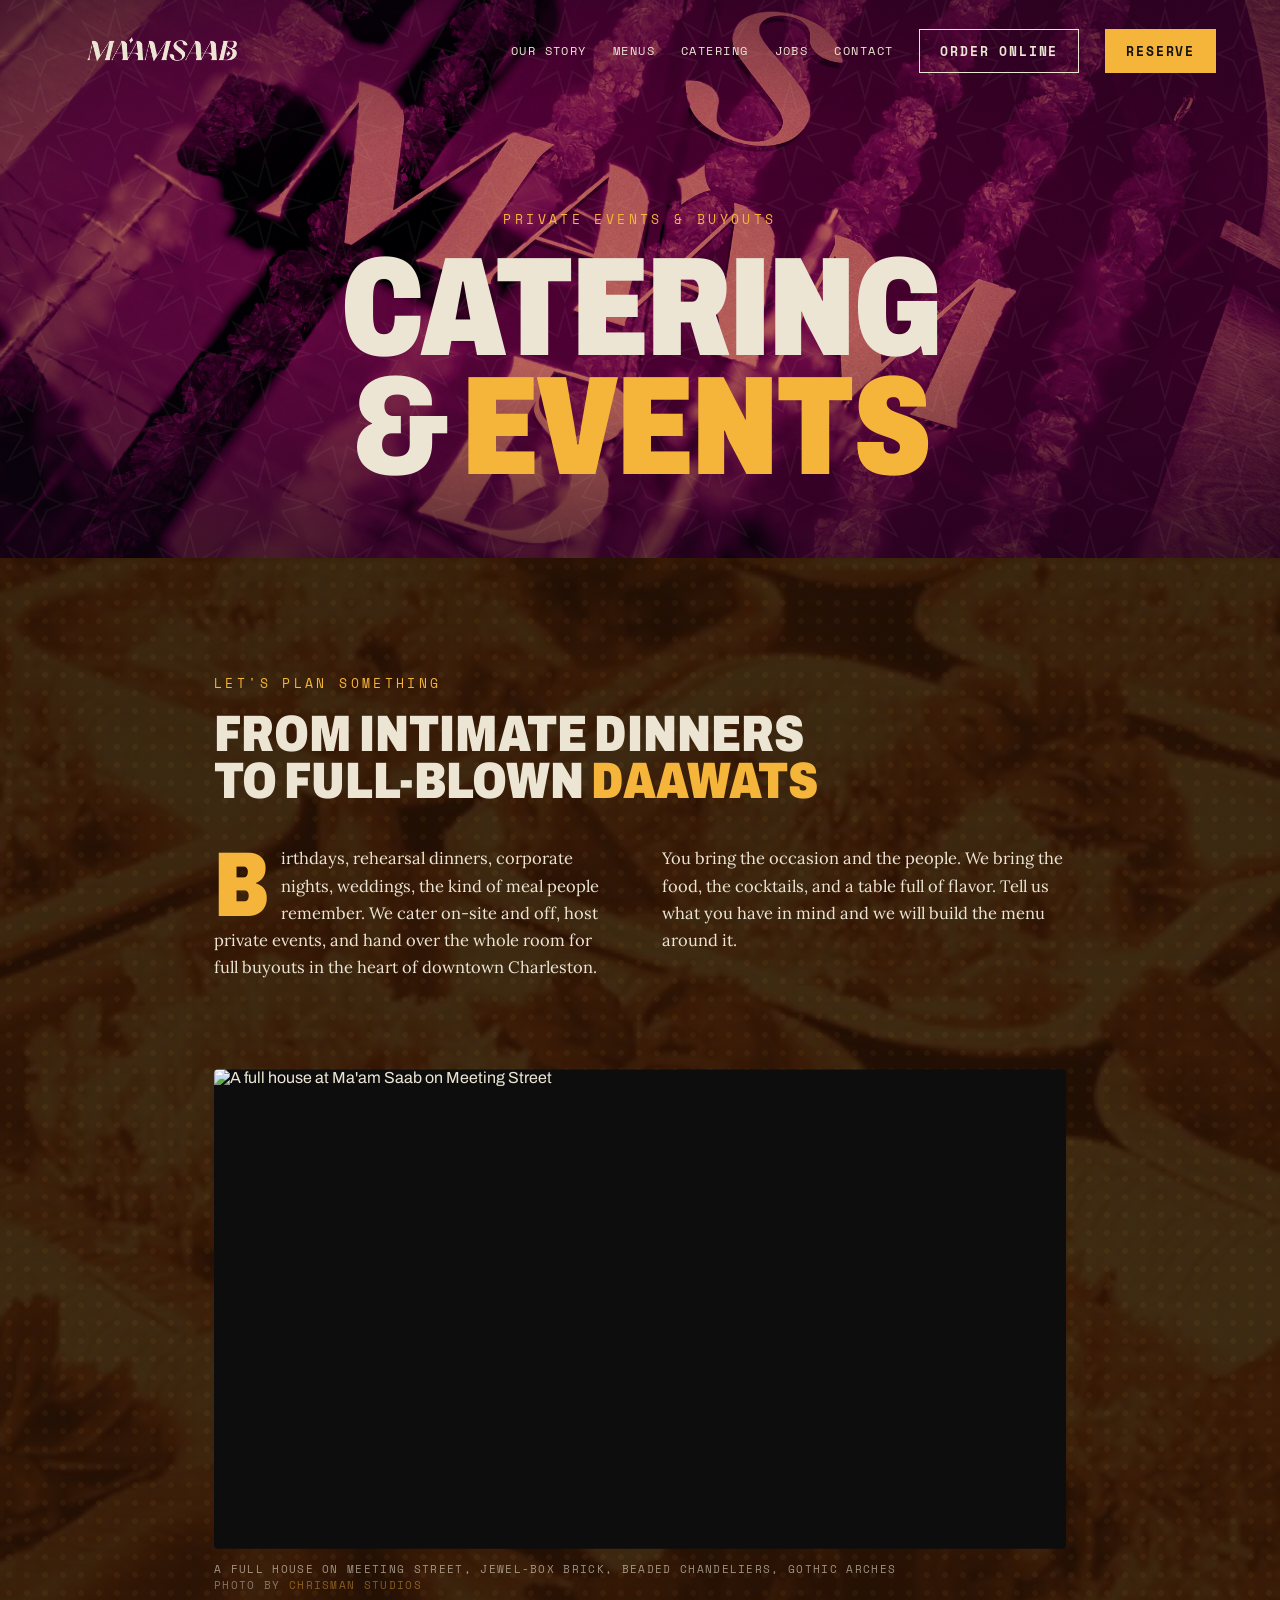
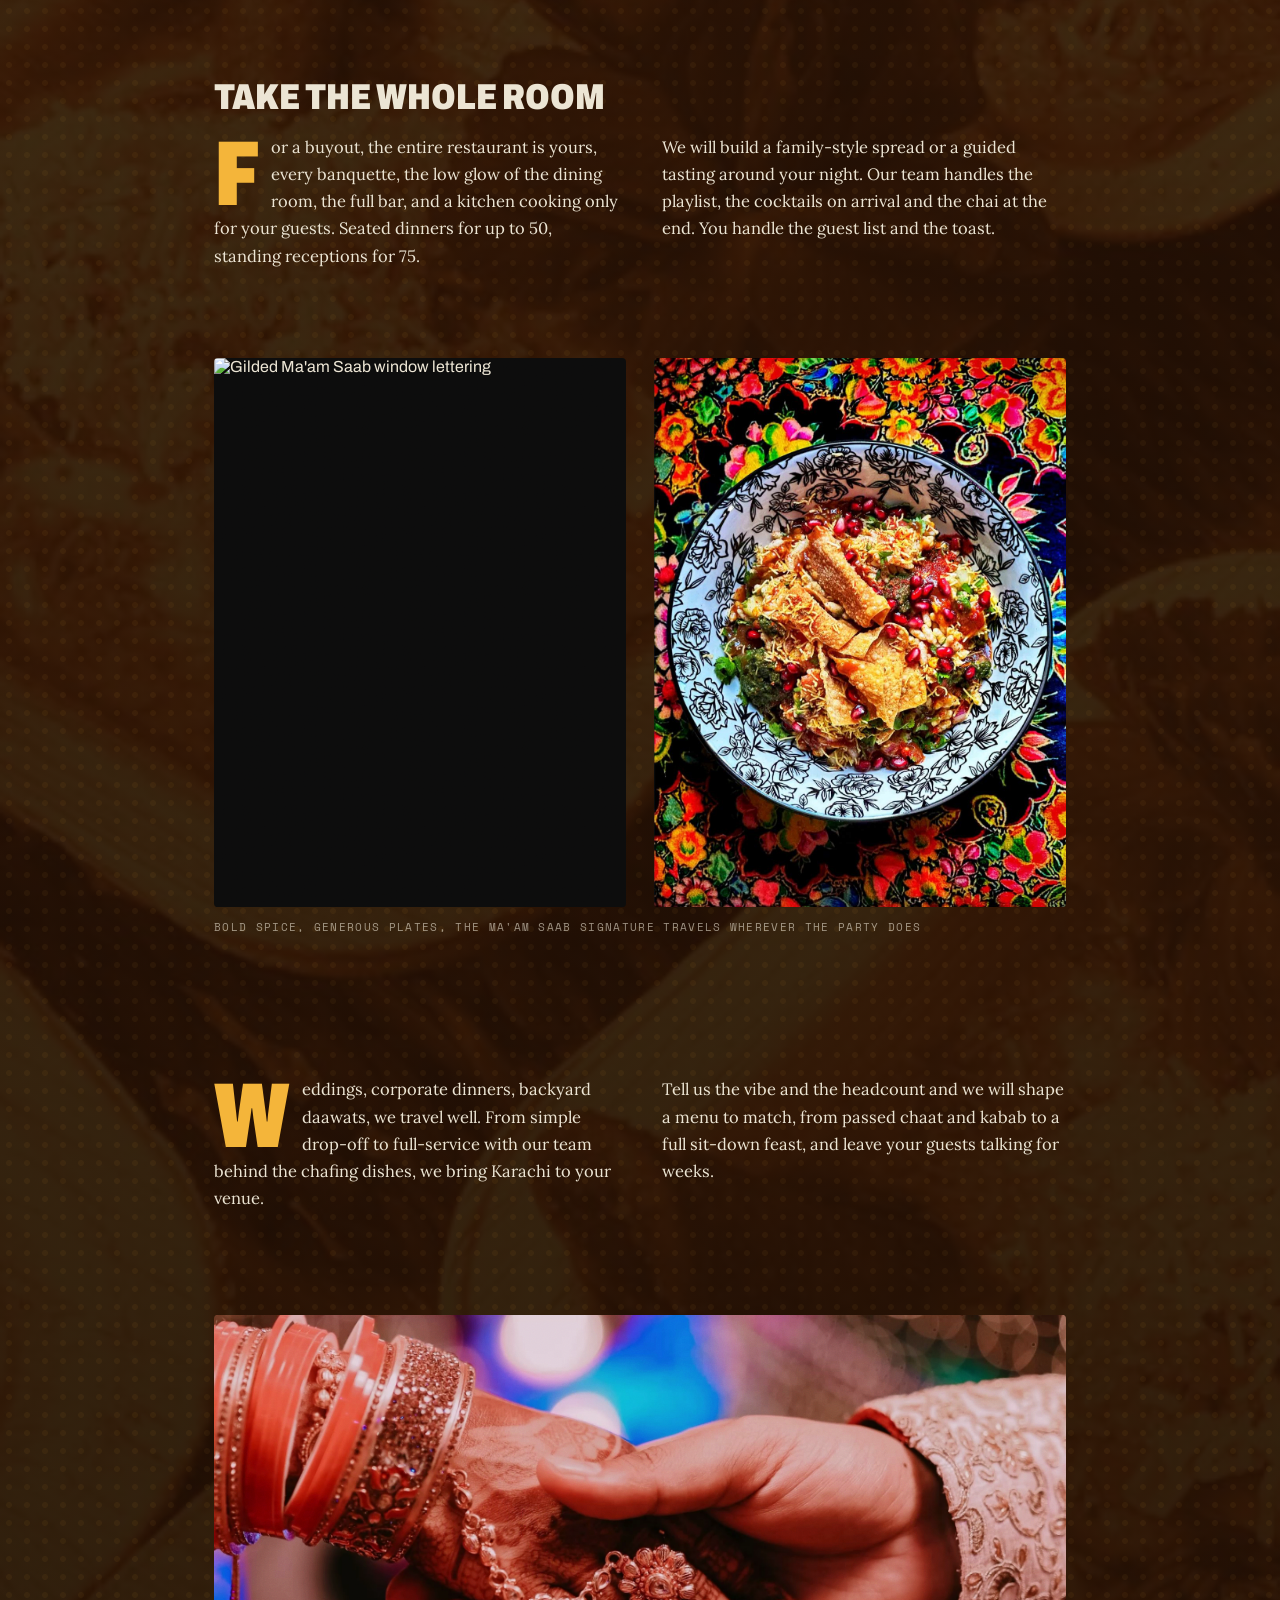
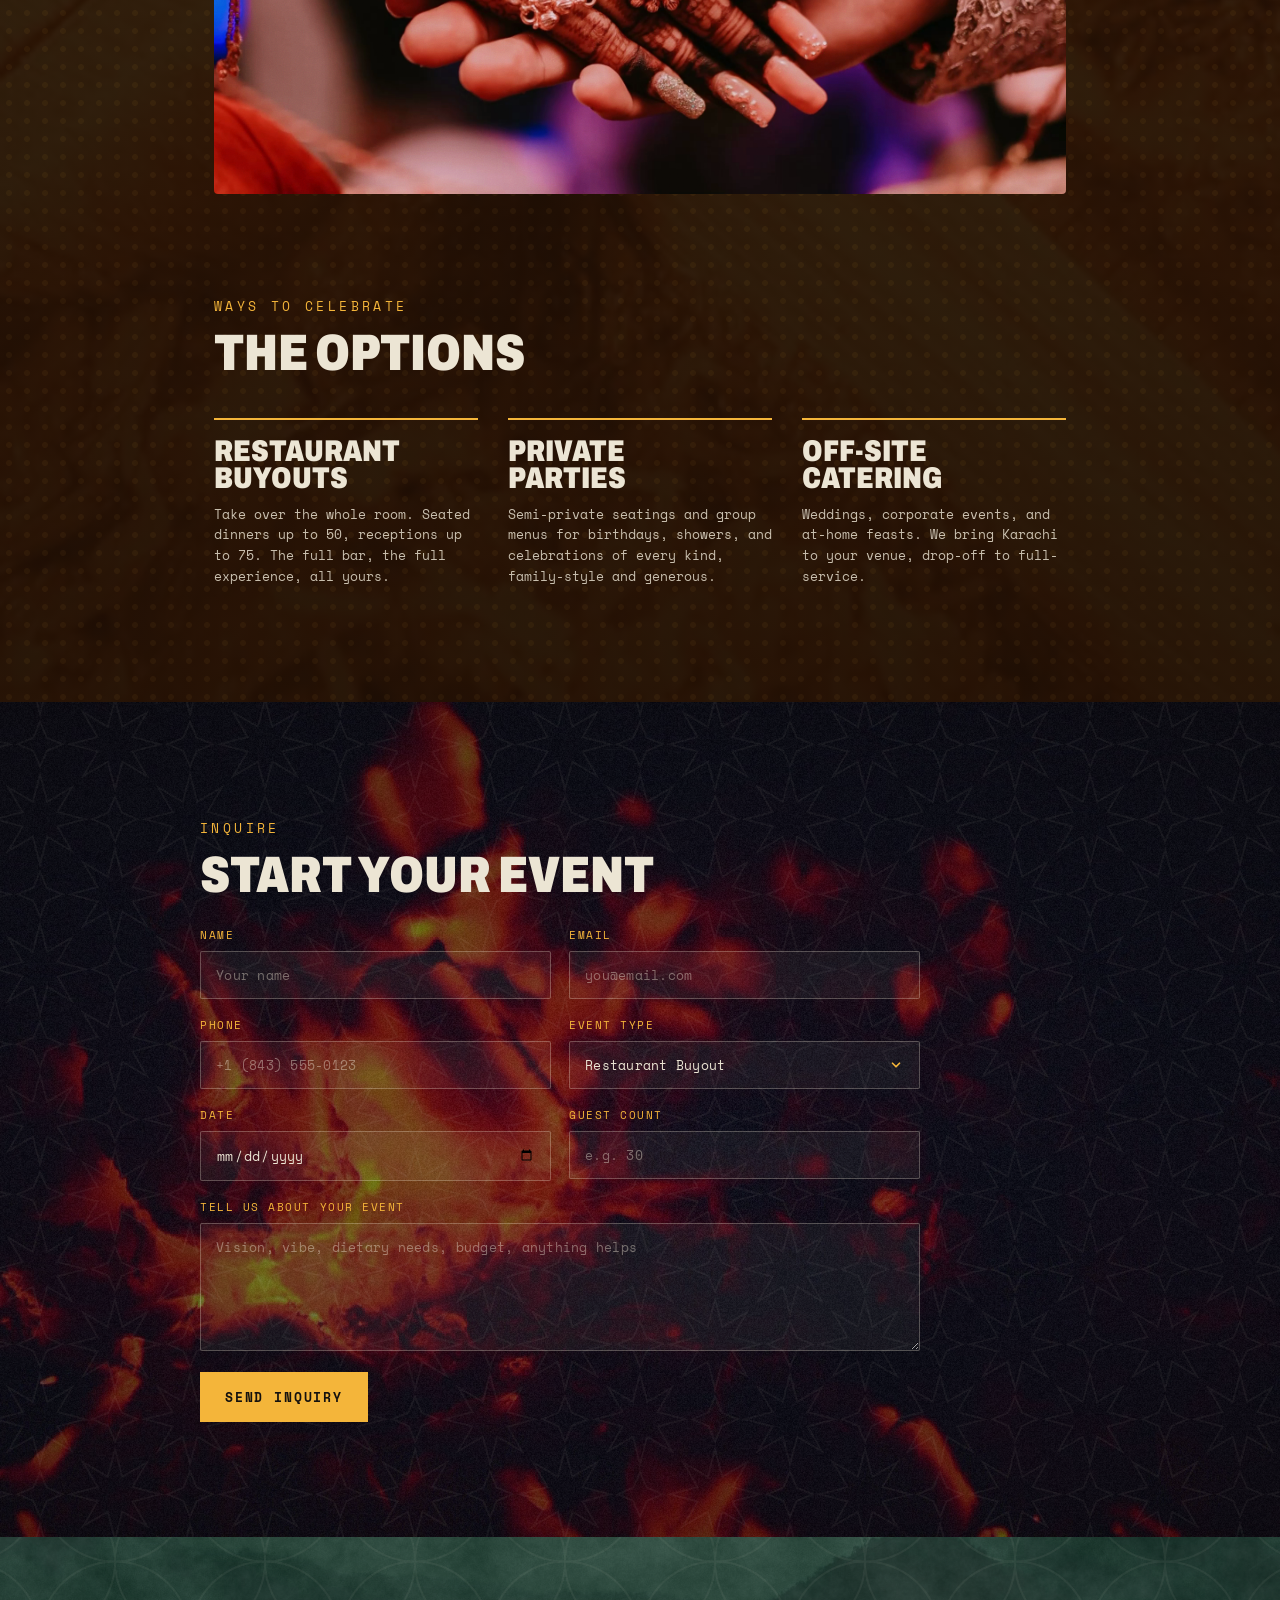
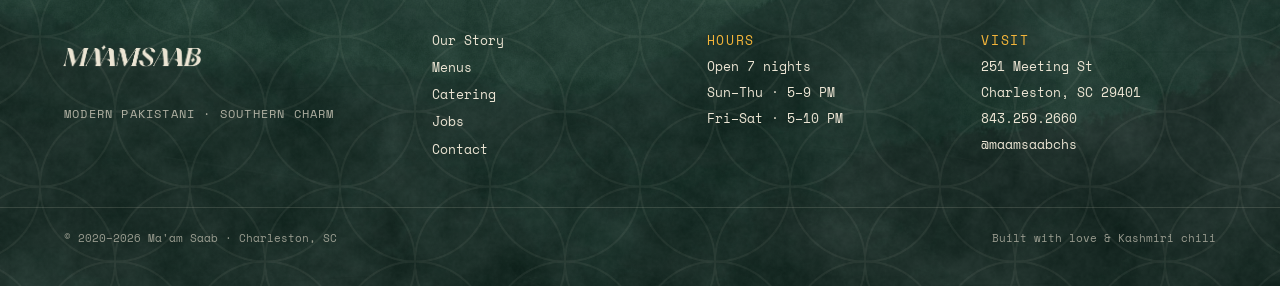
==== commit 017251b7: "Lots of updates - full website" ====
--- a/catering.html
+++ b/catering.html
@@ -9,14 +9,26 @@
 <link rel="canonical" href="https://maamsaabchs.com/catering" />
 <meta property="og:type" content="website" />
 <meta property="og:title" content="Catering &amp; Events at Ma'am Saab, Charleston, SC" />
-<meta property="og:description" content="From intimate buyouts to full-blown daawats. We bring the spice, the swagger, and the cocktails." />
-<meta property="og:image" content="assets/photos/storefront-garlands-cine.jpg" />
+<meta property="og:description" content="From intimate buyouts to full-blown daawats. We bring the food, the cocktails, and a table full of flavor." />
+<meta property="og:image" content="https://maamsaabchs.com/assets/photos/storefront-garlands-cine.jpg" />
 <link rel="preconnect" href="https://fonts.googleapis.com" />
 <link rel="preconnect" href="https://fonts.gstatic.com" crossorigin />
 <link href="https://fonts.googleapis.com/css2?family=Anton&family=Archivo:ital,wght@0,400;0,600;0,800;0,900;1,600;1,900&family=Space+Mono:wght@400;700&family=Noto+Kufi+Arabic:wght@500;700;900&display=swap" rel="stylesheet" />
 <link rel="stylesheet" href="riso.css" />
 <link rel="stylesheet" href="patterns.css" />
+<link href="https://fonts.googleapis.com/css2?family=Lora:wght@400;500;600&display=swap" rel="stylesheet" />
 <link rel="stylesheet" href="site.css" />
+<style id="bodyFontVars">
+  :root{ --bodyfont:"Lora",serif; --bodyweight:400; --bodysize:16.5px; --bodylh:1.65; --bodytrack:0em; }
+  /* every paragraph / body-copy role on the site */
+  .lede,.mag > p:not(.eyebrow),.faq .ans,.rb-step p,.tl .td,.dc,.person > div > p:not(.eyebrow),.person > p:not(.eyebrow),p.body,.qa p{
+    font-family:var(--bodyfont);
+    font-weight:var(--bodyweight);
+    font-size:var(--bodysize);
+    letter-spacing:var(--bodytrack);
+    line-height:var(--bodylh);
+  }
+</style>
 <script type="application/ld+json">
 {"@context":"https://schema.org","@type":"WebPage","name":"Catering & Events at Ma'am Saab","url":"https://maamsaabchs.com/catering",
 "about":{"@type":"Restaurant","name":"Ma'am Saab","servesCuisine":["Pakistani","Indian"],"address":{"@type":"PostalAddress","streetAddress":"251 Meeting St","addressLocality":"Charleston","addressRegion":"SC","postalCode":"29401","addressCountry":"US"},"telephone":"+1-843-259-2660"}}
@@ -71,22 +83,22 @@
     <p class="eyebrow reveal" style="color:var(--gold);margin-bottom:18px">Let's plan something</p>
     <h2 class="hmed reveal d1" style="color:var(--cream);margin-bottom:clamp(28px,4vw,40px)">From intimate dinners<br/>to full-blown <span style="color:var(--gold)">daawats</span></h2>
     <div class="mag reveal d2">
-      <p class="dc">Whether it's a milestone birthday, a rehearsal dinner, a corporate night out, or a wedding that deserves real spice, Ma'am Saab brings the food, the cocktails, and the swagger. We cater on-site and off, host private events, and hand over the whole room for full restaurant buyouts in the heart of downtown Charleston.</p>
-      <p>You pick the occasion and the people; we'll bring the spice, the cocktails, and the kind of hospitality that makes a Tuesday feel like a celebration. Tell us what you're dreaming up, and we'll make it louder, warmer, and a little more delicious than you imagined.</p>
+      <p class="dc">Birthdays, rehearsal dinners, corporate nights, weddings, the kind of meal people remember. We cater on-site and off, host private events, and hand over the whole room for full buyouts in the heart of downtown Charleston.</p>
+      <p>You bring the occasion and the people. We bring the food, the cocktails, and a table full of flavor. Tell us what you have in mind and we will build the menu around it.</p>
     </div>
 
     <!-- FIGURE 1 — the room -->
     <figure class="reveal" style="margin:clamp(48px,7vw,88px) 0 0">
       <div class="frame" style="aspect-ratio:16/9;clip-path:inset(0 round 4px)"><img src="assets/photos/event-room.jpg" alt="A full house at Ma'am Saab on Meeting Street" style="object-position:center 42%"/><div class="gr"></div></div>
-      <figcaption class="mono" style="font-size:11px;letter-spacing:.12em;text-transform:uppercase;color:var(--cream);opacity:.6;margin-top:12px">A full house on Meeting Street, jewel-box brick, beaded chandeliers, Gothic arches</figcaption>
+      <figcaption class="mono" style="font-size:11px;letter-spacing:.12em;text-transform:uppercase;color:var(--cream);opacity:.6;margin-top:12px">A full house on Meeting Street, jewel-box brick, beaded chandeliers, Gothic arches<div><span style="opacity:.75">Photo by <a href="https://chrismanstudios.com" target="_blank" rel="noopener" style="color:var(--gold)">Chrisman Studios</a></span></div></figcaption>
     </figure>
 
     <!-- BUYOUT LEDE -->
     <div style="margin:clamp(48px,7vw,88px) 0 0">
       <h3 class="hmed reveal" style="font-size:clamp(22px,3vw,36px);color:var(--cream);margin-bottom:20px">Take the whole room</h3>
       <div class="mag reveal d1">
-        <p class="dc">For a buyout, the entire restaurant is yours, every banquette, the low glow of intimate table lighting, the full bar, and a kitchen cooking only for your guests. Seated dinners for up to 50, standing receptions for 75. We'll build a family-style spread or a guided tasting around your night.</p>
-        <p>Our team handles the details, the playlist, the cocktails on arrival and the chai at the end. You handle the guest list and the toast. It's the most charming room in Charleston, and for one evening it answers only to you.</p>
+        <p class="dc">For a buyout, the entire restaurant is yours, every banquette, the low glow of the dining room, the full bar, and a kitchen cooking only for your guests. Seated dinners for up to 50, standing receptions for 75.</p>
+        <p>We will build a family-style spread or a guided tasting around your night. Our team handles the playlist, the cocktails on arrival and the chai at the end. You handle the guest list and the toast.</p>
       </div>
     </div>
 
@@ -105,8 +117,8 @@
     <div style="margin:clamp(48px,7vw,88px) 0 0">
       <h3 class="hmed reveal" style="font-size:clamp(22px,3vw,36px);color:var(--cream);margin-bottom:20px">Or bring us to you</h3>
       <div class="mag reveal d1">
-        <p class="dc">Weddings, corporate dinners, backyard daawats, we travel well. From drop-off to full-service with our team behind the chafing dishes, we bring Karachi to your venue and leave your guests talking for weeks.</p>
-        <p>Tell us the vibe and the headcount and we'll shape a menu to match, from passed chaat and kabab to a full sit-down feast with flavors designed to delight and satisfy.</p>
+        <p class="dc">Weddings, corporate dinners, backyard daawats, we travel well. From simple drop-off to full-service with our team behind the chafing dishes, we bring Karachi to your venue.</p>
+        <p>Tell us the vibe and the headcount and we will shape a menu to match, from passed chaat and kabab to a full sit-down feast, and leave your guests talking for weeks.</p>
       </div>
     </div>
 
@@ -199,13 +211,13 @@
     </div>
     <div class="mono" style="font-size:13px;line-height:2">
       <span style="color:var(--gold);letter-spacing:.12em">VISIT</span><br/>
-      251 Meeting St<br/>Charleston, SC 29401<br/>843.259.2660<br/>
+      251 Meeting St<br/>Charleston, SC 29401<br/><a href="tel:+18432592660">843.259.2660</a><br/>
       <a href="https://instagram.com/maamsaabchs">@maamsaabchs</a>
     </div>
   </div>
   <div class="wrapw" style="position:relative;z-index:3;margin-top:44px;padding-top:22px;border-top:1px solid rgba(236,229,212,.14);display:flex;justify-content:space-between;gap:14px;flex-wrap:wrap">
     <span class="mono" style="font-size:11px;opacity:.6">© 2020–2026 Ma'am Saab · Charleston, SC</span>
-    <span class="mono" style="font-size:11px;opacity:.6">Built with love &amp; chili</span>
+    <span class="mono" style="font-size:11px;opacity:.6">Built with love &amp; Kashmiri chili</span>
   </div>
 </footer>
 
--- a/site.css
+++ b/site.css
@@ -59,6 +59,7 @@
 
 /* ---- hero ---- */
 .hero{height:100svh;min-height:600px;position:relative;overflow:hidden;display:flex;align-items:center}
+@media(max-width:780px){.hero{height:100lvh;min-height:680px}}
 .hero .media,.hero video,.hero .media img{position:absolute;inset:0;width:100%;height:100%;object-fit:cover}
 .hero .media img{animation:slowzoom 22s ease-in-out infinite alternate}
 @keyframes slowzoom{from{transform:scale(1.02)}to{transform:scale(1.14)}}
@@ -71,9 +72,32 @@
 .hero-content{position:relative;z-index:4;width:100%;text-align:center}
 .hero-content .wm{position:static !important;width:min(82%,760px);max-width:100%;display:block;margin:0 auto}
 .hero-content .lede{margin-left:auto;margin-right:auto}
-.scrollcue{position:absolute;left:50%;bottom:26px;transform:translateX(-50%);z-index:5;display:flex;flex-direction:column;align-items:center;gap:7px;font-size:9px;letter-spacing:.3em}
-.scrollcue .ln{width:1px;height:40px;background:var(--cream);opacity:.6;animation:drop 1.9s infinite}
-@keyframes drop{0%{transform:scaleY(0);transform-origin:top}50%{transform:scaleY(1);transform-origin:top}50.1%{transform-origin:bottom}100%{transform:scaleY(0);transform-origin:bottom}}
+/* ---- hero cue (replaces the cliché SCROLL line) ---- */
+.herocue{position:absolute;left:50%;bottom:26px;transform:translateX(-50%);z-index:5;display:flex;flex-direction:column;align-items:center;gap:11px;font-size:10px;letter-spacing:.26em;text-transform:uppercase;color:var(--cream)}
+.herocue .cuetext{opacity:.85}
+.herocue .cuestar{width:16px;height:16px;background:var(--gold);
+  clip-path:polygon(50% 0,60% 40%,100% 50%,60% 60%,50% 100%,40% 60%,0 50%,40% 40%);
+  animation:cuedrift 3.4s ease-in-out infinite;filter:drop-shadow(0 0 7px rgba(244,181,58,.55))}
+@keyframes cuedrift{0%,100%{transform:translateY(0) rotate(0deg);opacity:.75}50%{transform:translateY(9px) rotate(22deg);opacity:1}}
+/* variant: marigold garland thread — hanging gold beads that sway */
+.herocue[data-cue="garland"] .cuestar{display:none}
+.herocue[data-cue="garland"]{gap:9px}
+.herocue[data-cue="garland"] .cuegarland{display:flex;flex-direction:column;align-items:center;gap:5px;transform-origin:top center;animation:garlandsway 5.2s ease-in-out infinite}
+.herocue:not([data-cue="garland"]) .cuegarland{display:none}
+.herocue .cuegarland i{width:7px;height:7px;border-radius:50%;background:var(--gold);box-shadow:0 0 6px rgba(244,181,58,.6)}
+.herocue .cuegarland i:nth-child(1){width:9px;height:9px}
+.herocue .cuegarland i:nth-child(4){width:6px;height:6px;opacity:.85}
+.herocue .cuegarland i:nth-child(5){width:5px;height:5px;opacity:.7}
+@keyframes garlandsway{0%,100%{transform:rotate(-5deg)}50%{transform:rotate(5deg)}}
+/* variant: no cue at all */
+.herocue[data-cue="none"]{display:none}
+/* variant: breathing hero — deeper slow scale + bottom vignette that lifts */
+.hero[data-breathe="on"] .media img,.hero[data-breathe="on"] .media video{animation:herobreathe 26s ease-in-out infinite alternate}
+@keyframes herobreathe{from{transform:scale(1.03)}to{transform:scale(1.17)}}
+.hero[data-breathe="on"]::after{content:"";position:absolute;left:0;right:0;bottom:0;height:34%;z-index:3;pointer-events:none;
+  background:linear-gradient(0deg,rgba(6,14,11,.9),transparent);animation:herolift 6.5s ease-in-out infinite alternate}
+@keyframes herolift{from{opacity:.55;height:26%}to{opacity:1;height:38%}}
+@media(prefers-reduced-motion:reduce){.herocue .cuestar,.herocue .cuegarland{animation:none}.hero[data-breathe="on"] .media img,.hero[data-breathe="on"]::after{animation:none}}
 
 /* ---- section scaffolding + grounds ---- */
 .sec{padding:clamp(64px,9vw,140px) 0;position:relative;overflow:hidden}
@@ -156,7 +180,8 @@
 .footer a:hover{color:var(--gold)}
 
 /* ---- sticky mobile CTA ---- */
-.mcta{position:fixed;left:0;right:0;bottom:0;z-index:50;display:none;gap:0}
+.mcta{position:fixed;left:0;right:0;bottom:0;z-index:50;display:none;gap:0;transform:translateY(160%);opacity:0;visibility:hidden;pointer-events:none;transition:transform .42s cubic-bezier(.5,0,.2,1),opacity .3s ease,visibility 0s linear .42s}
+.mcta.show{transform:translateY(0);opacity:1;visibility:visible;pointer-events:auto;transition:transform .42s cubic-bezier(.5,0,.2,1),opacity .3s ease}
 /* tweaks: disable grain/texture */
 .notex .tex-plaster::before,.notex .tex-stucco::before,.notex .tex-fiber::before,.notex .tex-inkwash::before,.notex .tex-newsprint::before,.notex .frame .gr{display:none!important}
 .mcta a{flex:1;text-align:center;padding:15px;font-family:"Space Mono",monospace;text-transform:uppercase;letter-spacing:.12em;font-size:12px;font-weight:700}
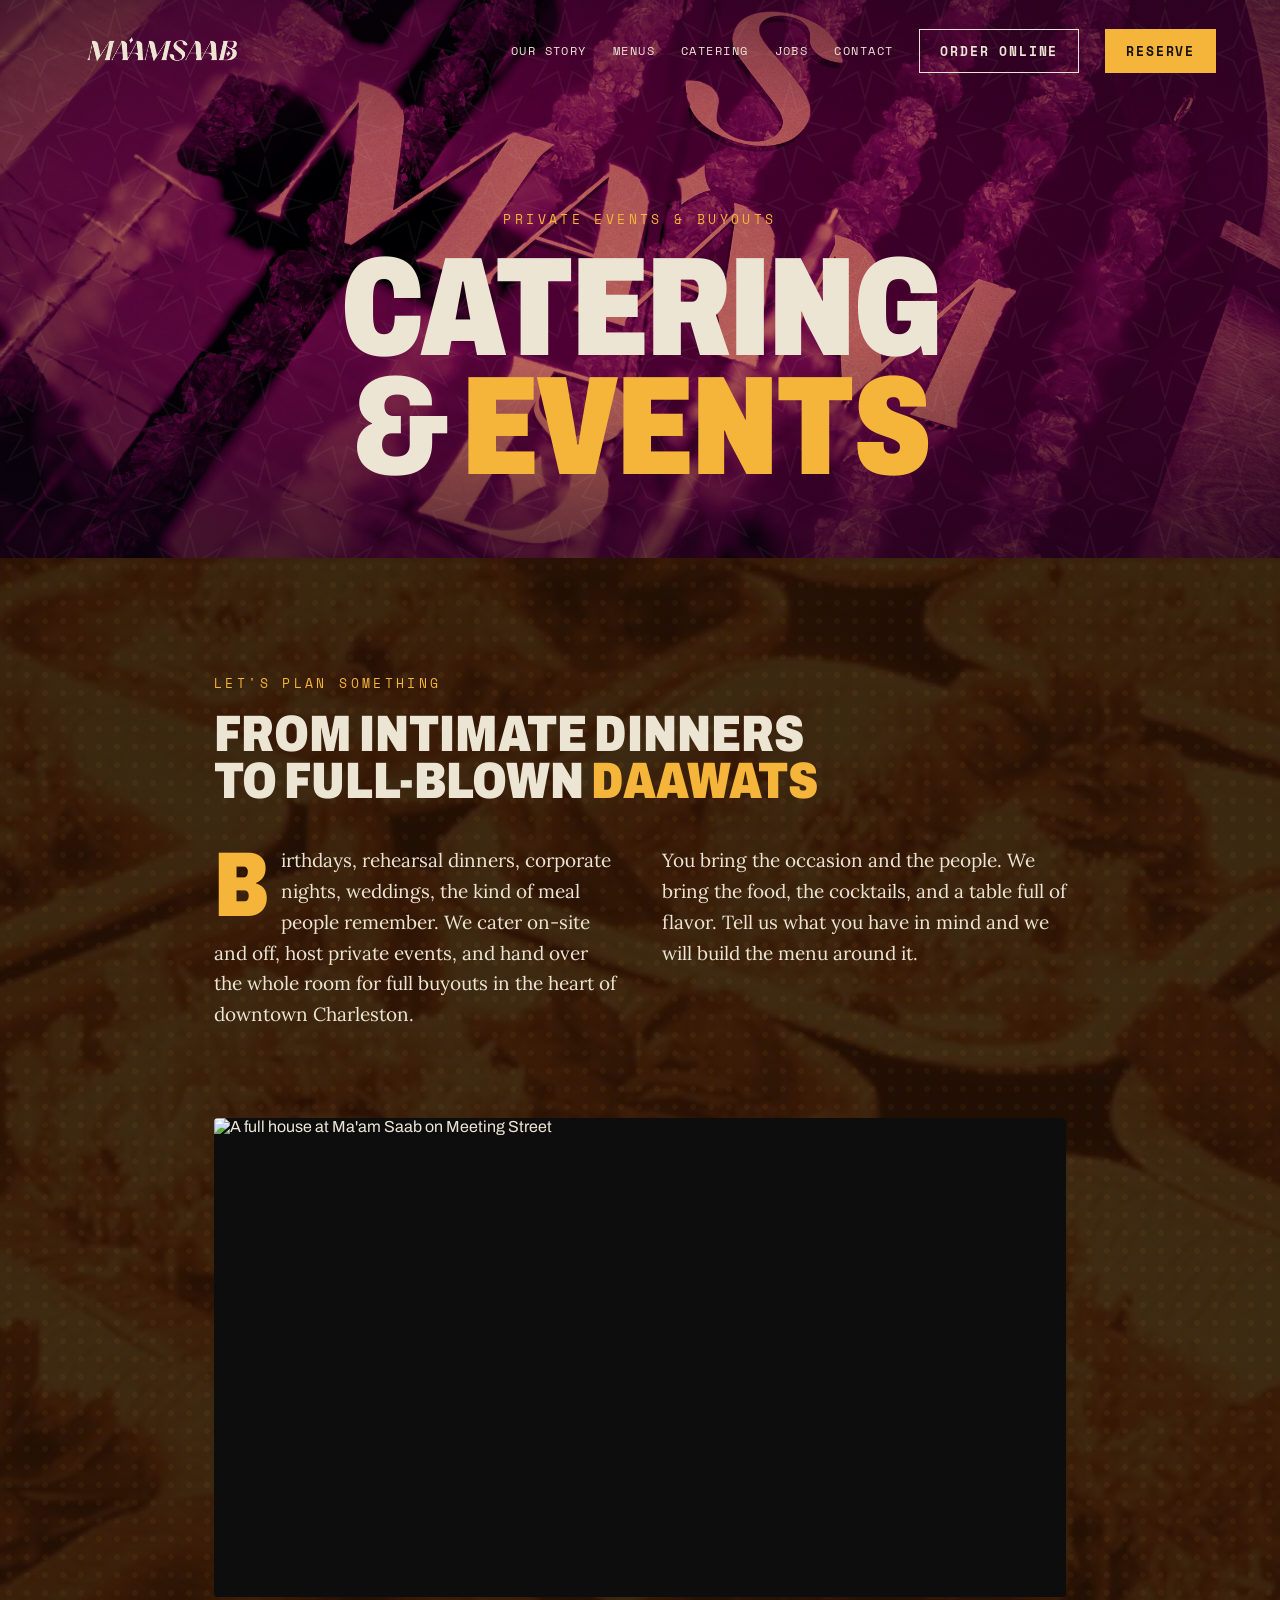
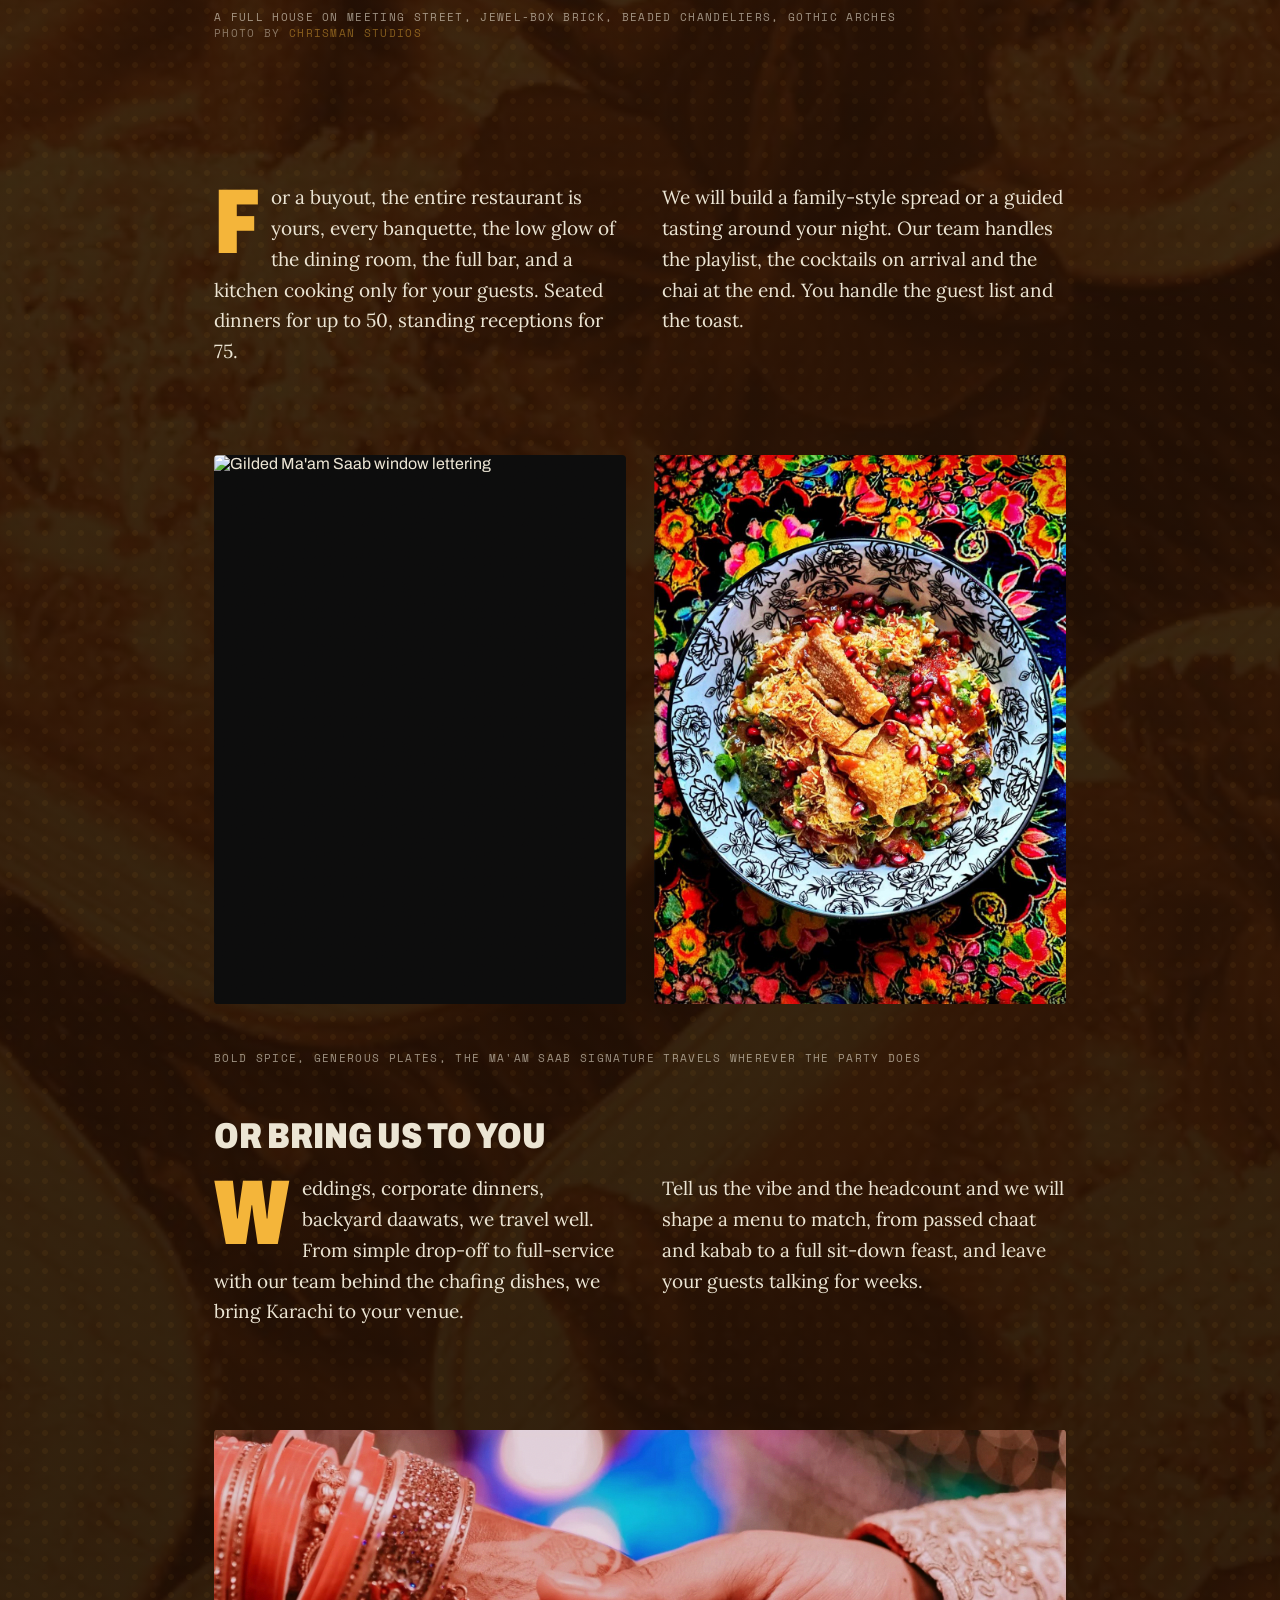
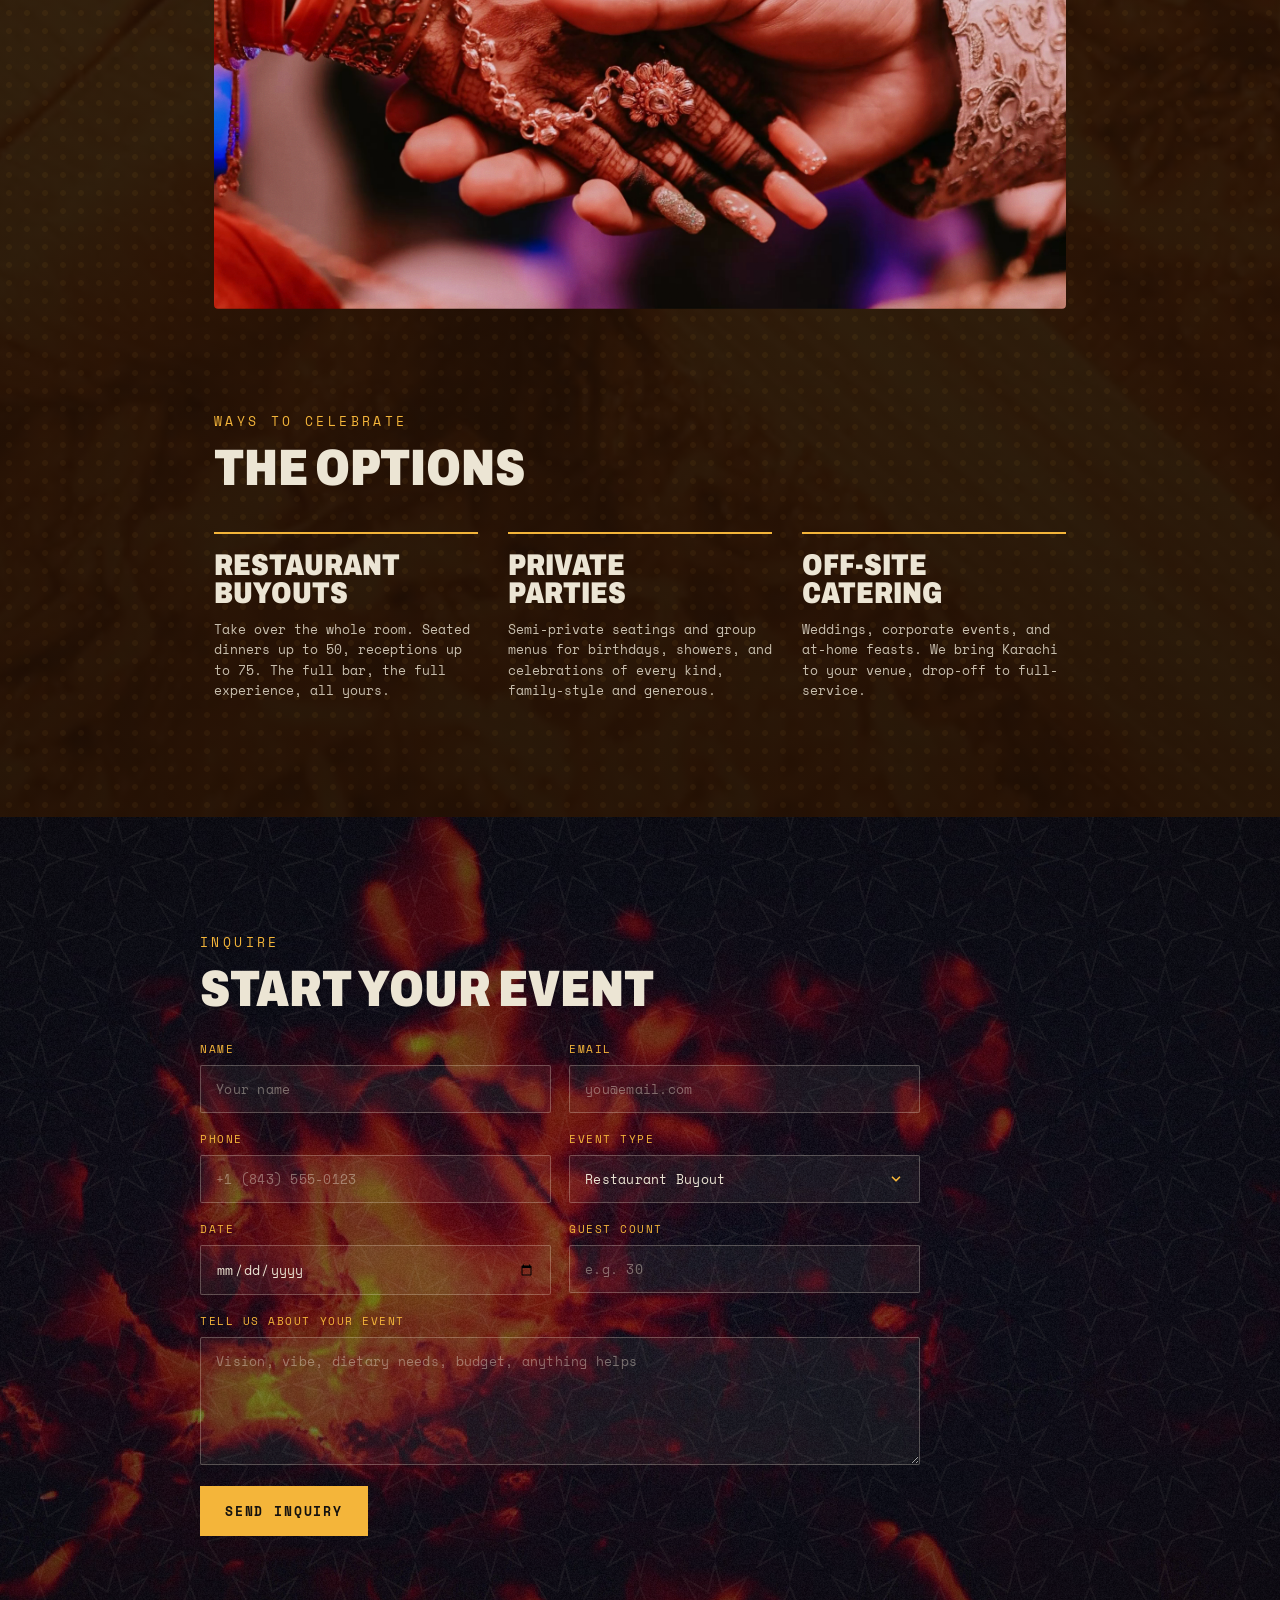
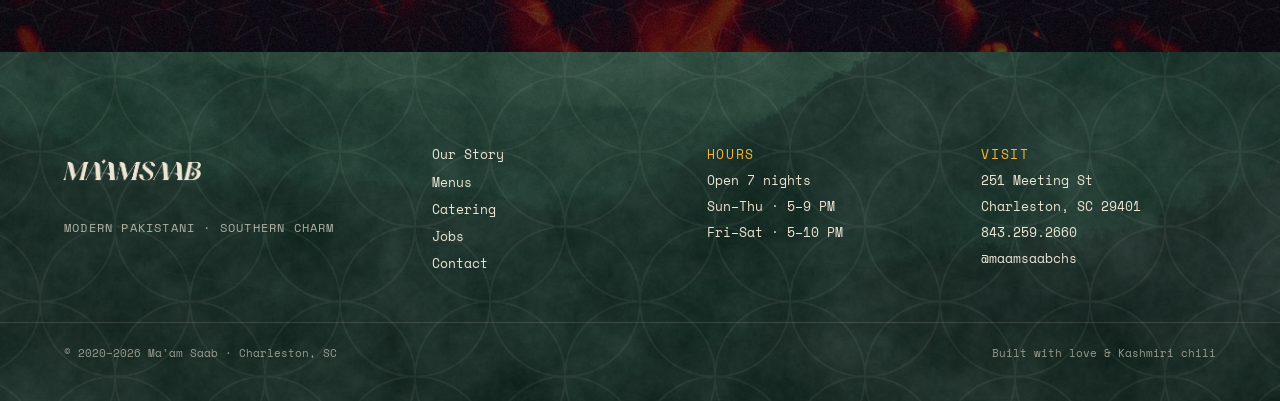
==== commit 857da242: "intelligent time script" ====
--- a/catering.html
+++ b/catering.html
@@ -33,6 +33,14 @@
 {"@context":"https://schema.org","@type":"WebPage","name":"Catering & Events at Ma'am Saab","url":"https://maamsaabchs.com/catering",
 "about":{"@type":"Restaurant","name":"Ma'am Saab","servesCuisine":["Pakistani","Indian"],"address":{"@type":"PostalAddress","streetAddress":"251 Meeting St","addressLocality":"Charleston","addressRegion":"SC","postalCode":"29401","addressCountry":"US"},"telephone":"+1-843-259-2660"}}
 </script>
+<style>
+  /* desktop serif scale */
+  @media(min-width:900px){
+    .lede,.mag p,.mag .dc,.faq .ans,.tl .td,.dc,.person p,p.body,.qa p{font-size:19px!important;line-height:1.62!important}
+    .pullq p{font-size:26px!important}
+    blockquote p{font-size:23px!important}
+  }
+</style>
 </head>
 <body>
 
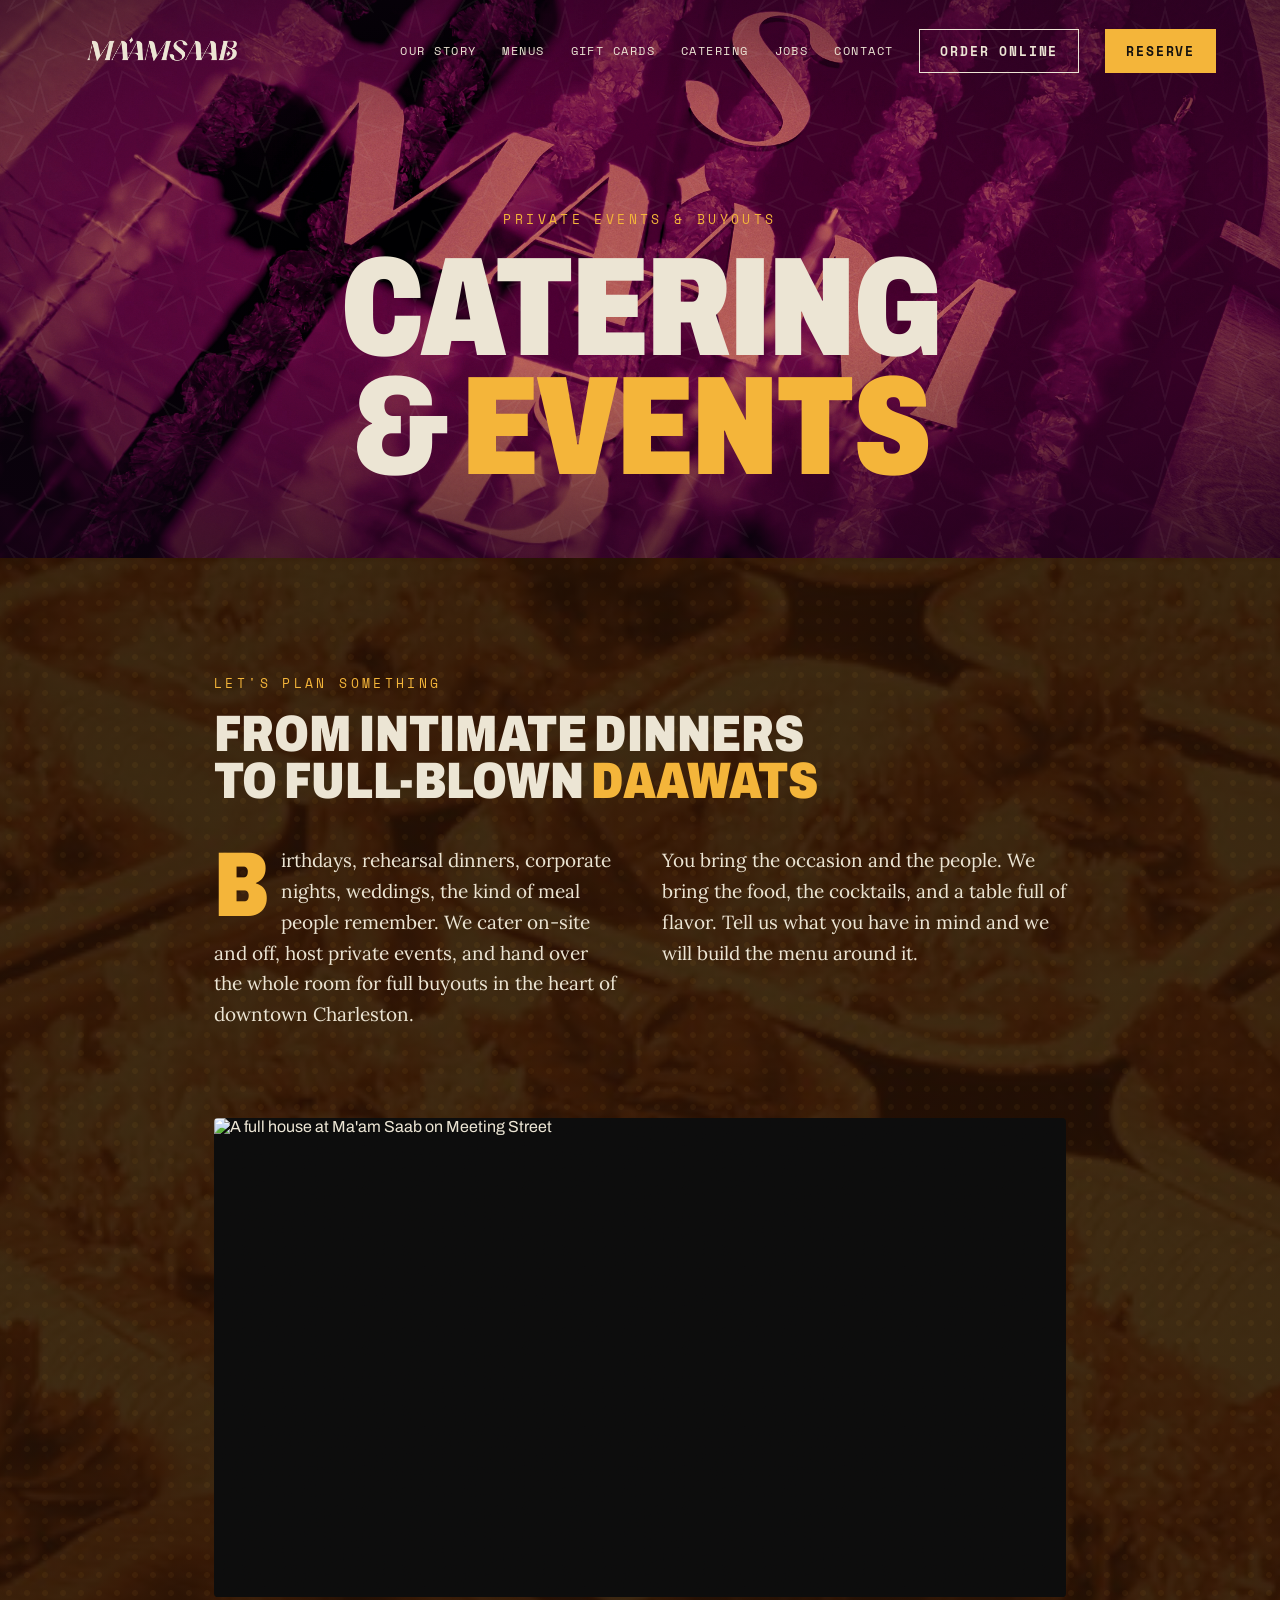
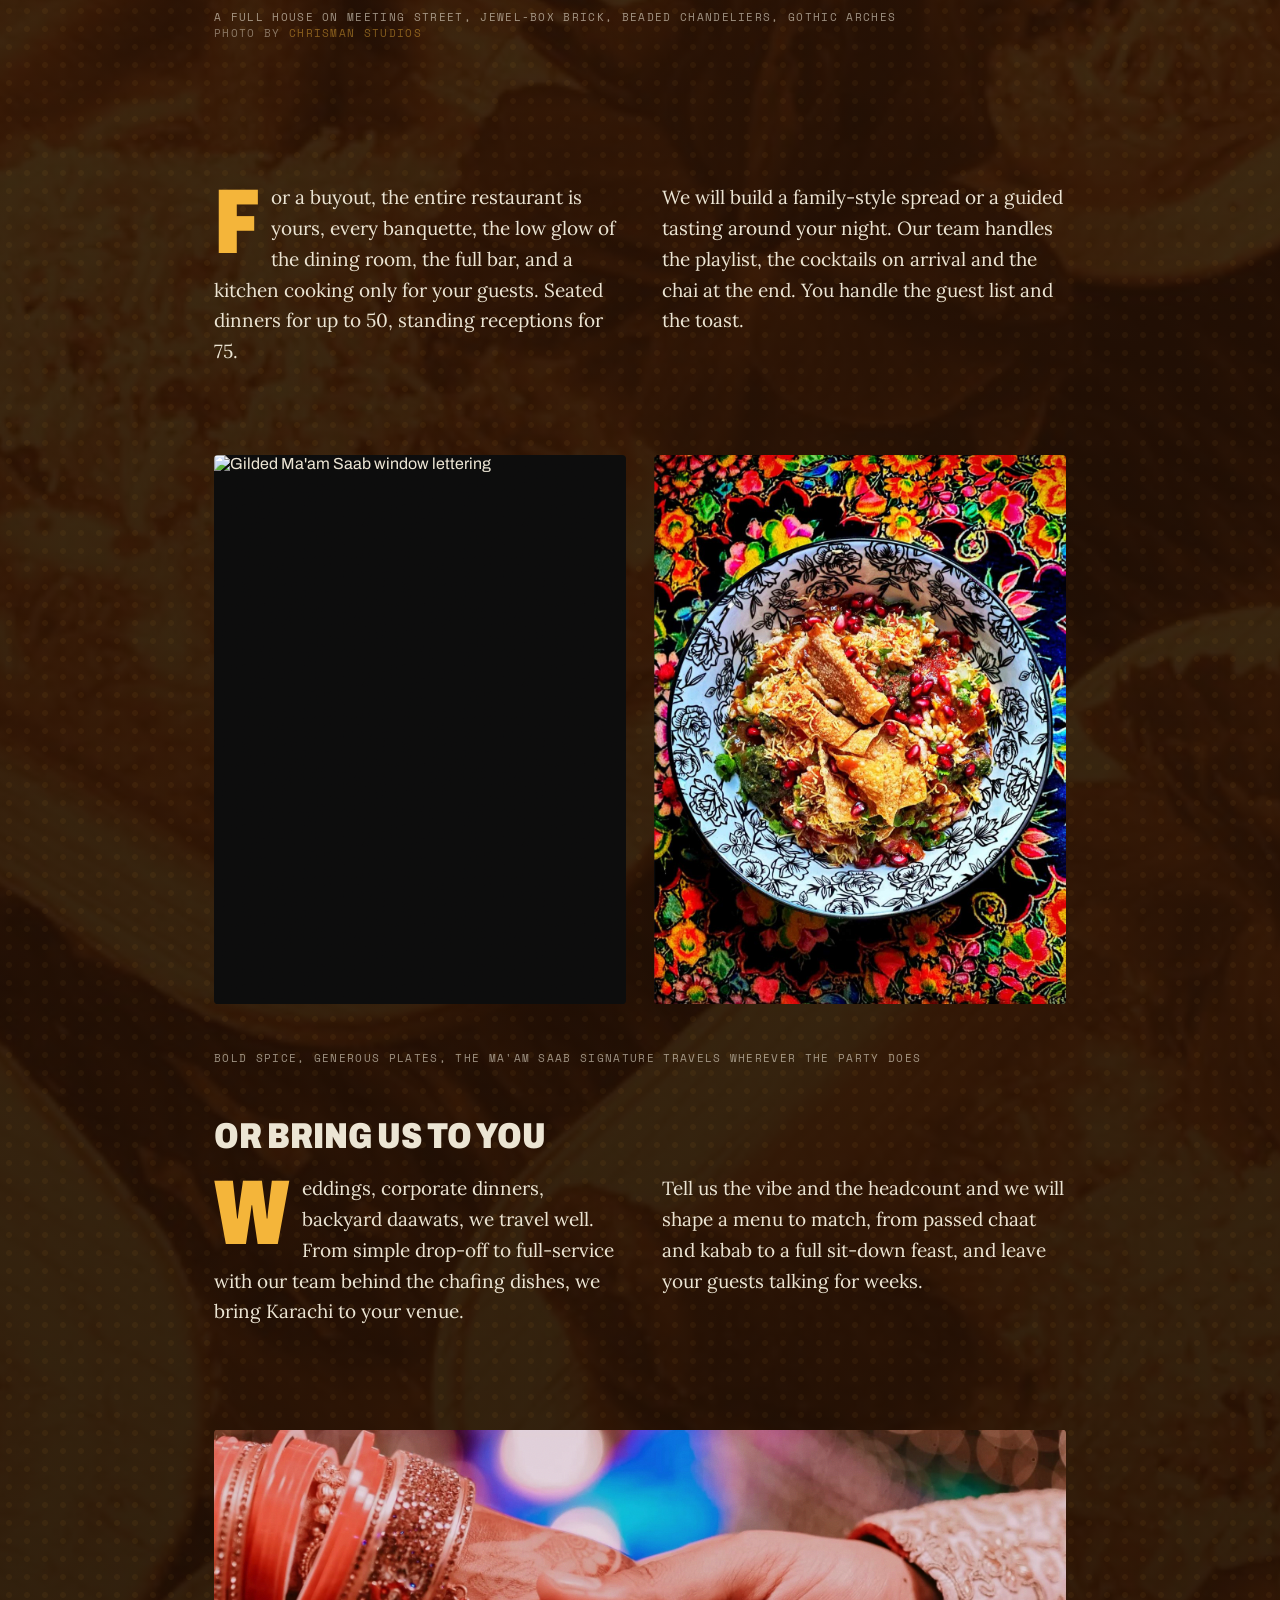
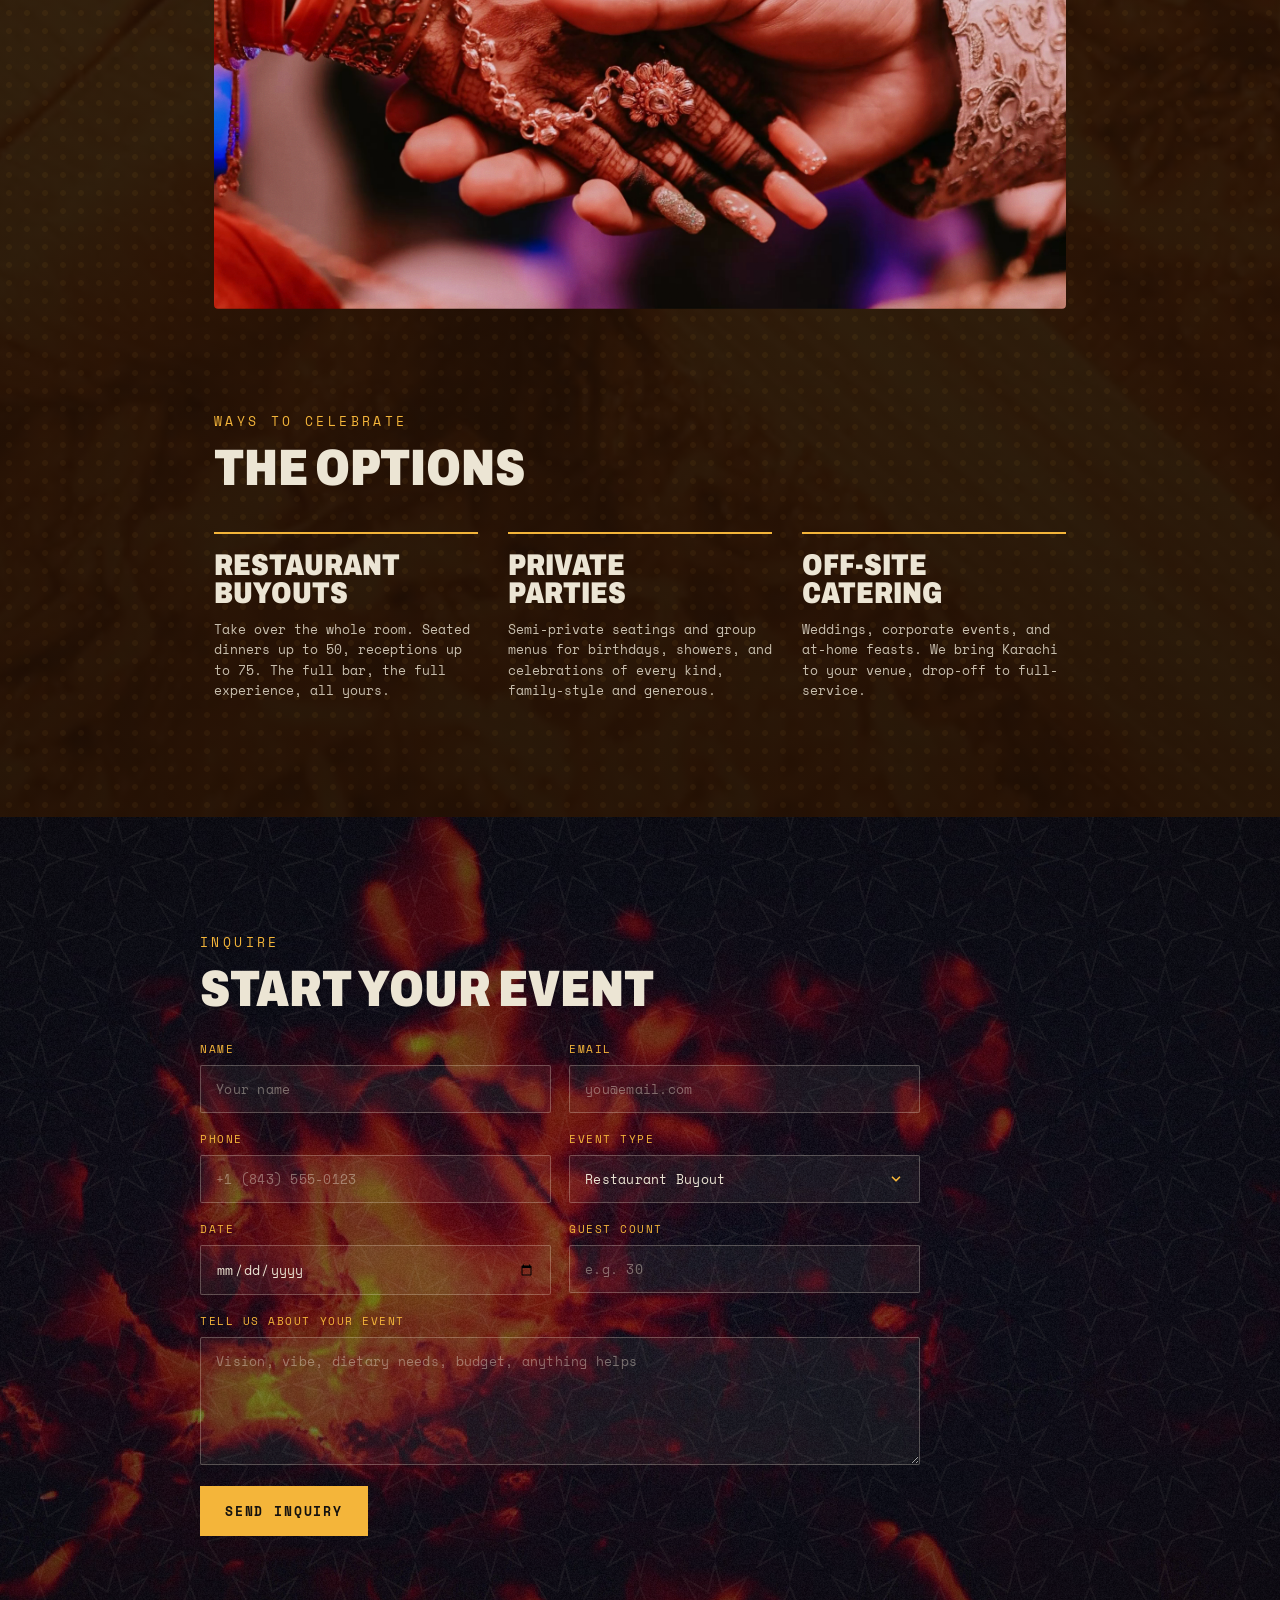
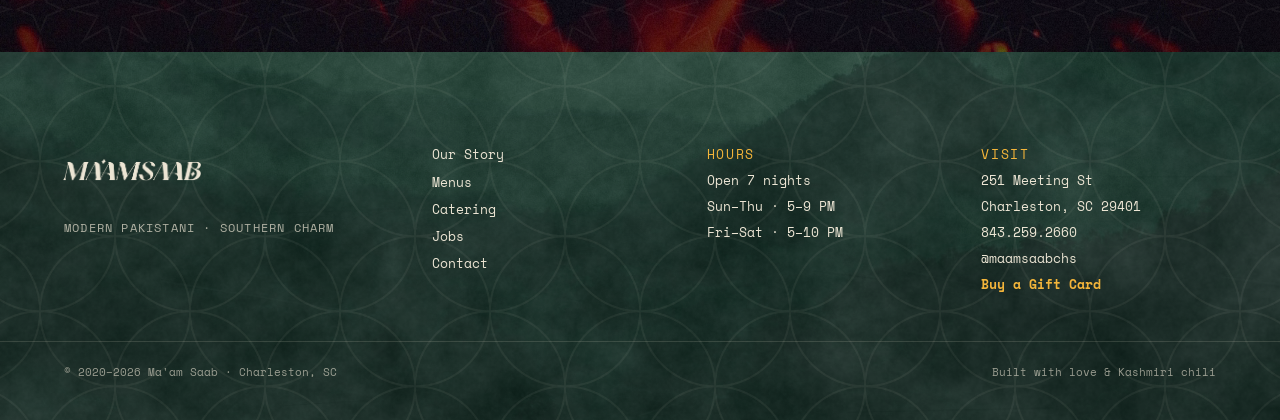
==== commit 81bda3c2: "gift cards added" ====
--- a/catering.html
+++ b/catering.html
@@ -41,6 +41,10 @@
     blockquote p{font-size:23px!important}
   }
 </style>
+<link rel="icon" type="image/png" sizes="32x32" href="assets/favicon-32.png" />
+<link rel="icon" type="image/png" sizes="16x16" href="assets/favicon-16.png" />
+<link rel="apple-touch-icon" sizes="180x180" href="assets/favicon-180.png" />
+<link rel="manifest" href="site.webmanifest" />
 </head>
 <body>
 
@@ -50,6 +54,7 @@
     <nav class="nav-links" aria-label="Primary">
       <a href="our-story.html">Our Story</a>
       <a href="menu.html">Menus</a>
+      <a href="https://order.toasttab.com/egiftcards/ma-am-saab-251-meeting-street" target="_blank" rel="noopener">Gift Cards</a>
       <a href="catering.html">Catering</a>
       <a href="jobs.html">Jobs</a>
       <a href="contact.html">Contact</a>
@@ -63,6 +68,7 @@
   <span class="mm-eyebrow">Ma'am Saab · Charleston</span>
   <a href="our-story.html">Our Story</a>
   <a href="menu.html">Menus</a>
+  <a href="https://order.toasttab.com/egiftcards/ma-am-saab-251-meeting-street" target="_blank" rel="noopener">Gift Cards</a>
   <a href="catering.html">Catering</a>
   <a href="jobs.html">Jobs</a>
   <a href="contact.html">Contact</a>
@@ -220,7 +226,8 @@
     <div class="mono" style="font-size:13px;line-height:2">
       <span style="color:var(--gold);letter-spacing:.12em">VISIT</span><br/>
       251 Meeting St<br/>Charleston, SC 29401<br/><a href="tel:+18432592660">843.259.2660</a><br/>
-      <a href="https://instagram.com/maamsaabchs">@maamsaabchs</a>
+      <a href="https://instagram.com/maamsaabchs">@maamsaabchs</a><br/>
+      <a href="https://order.toasttab.com/egiftcards/ma-am-saab-251-meeting-street" target="_blank" rel="noopener" style="color:var(--gold);font-weight:700">Buy a Gift Card</a>
     </div>
   </div>
   <div class="wrapw" style="position:relative;z-index:3;margin-top:44px;padding-top:22px;border-top:1px solid rgba(236,229,212,.14);display:flex;justify-content:space-between;gap:14px;flex-wrap:wrap">
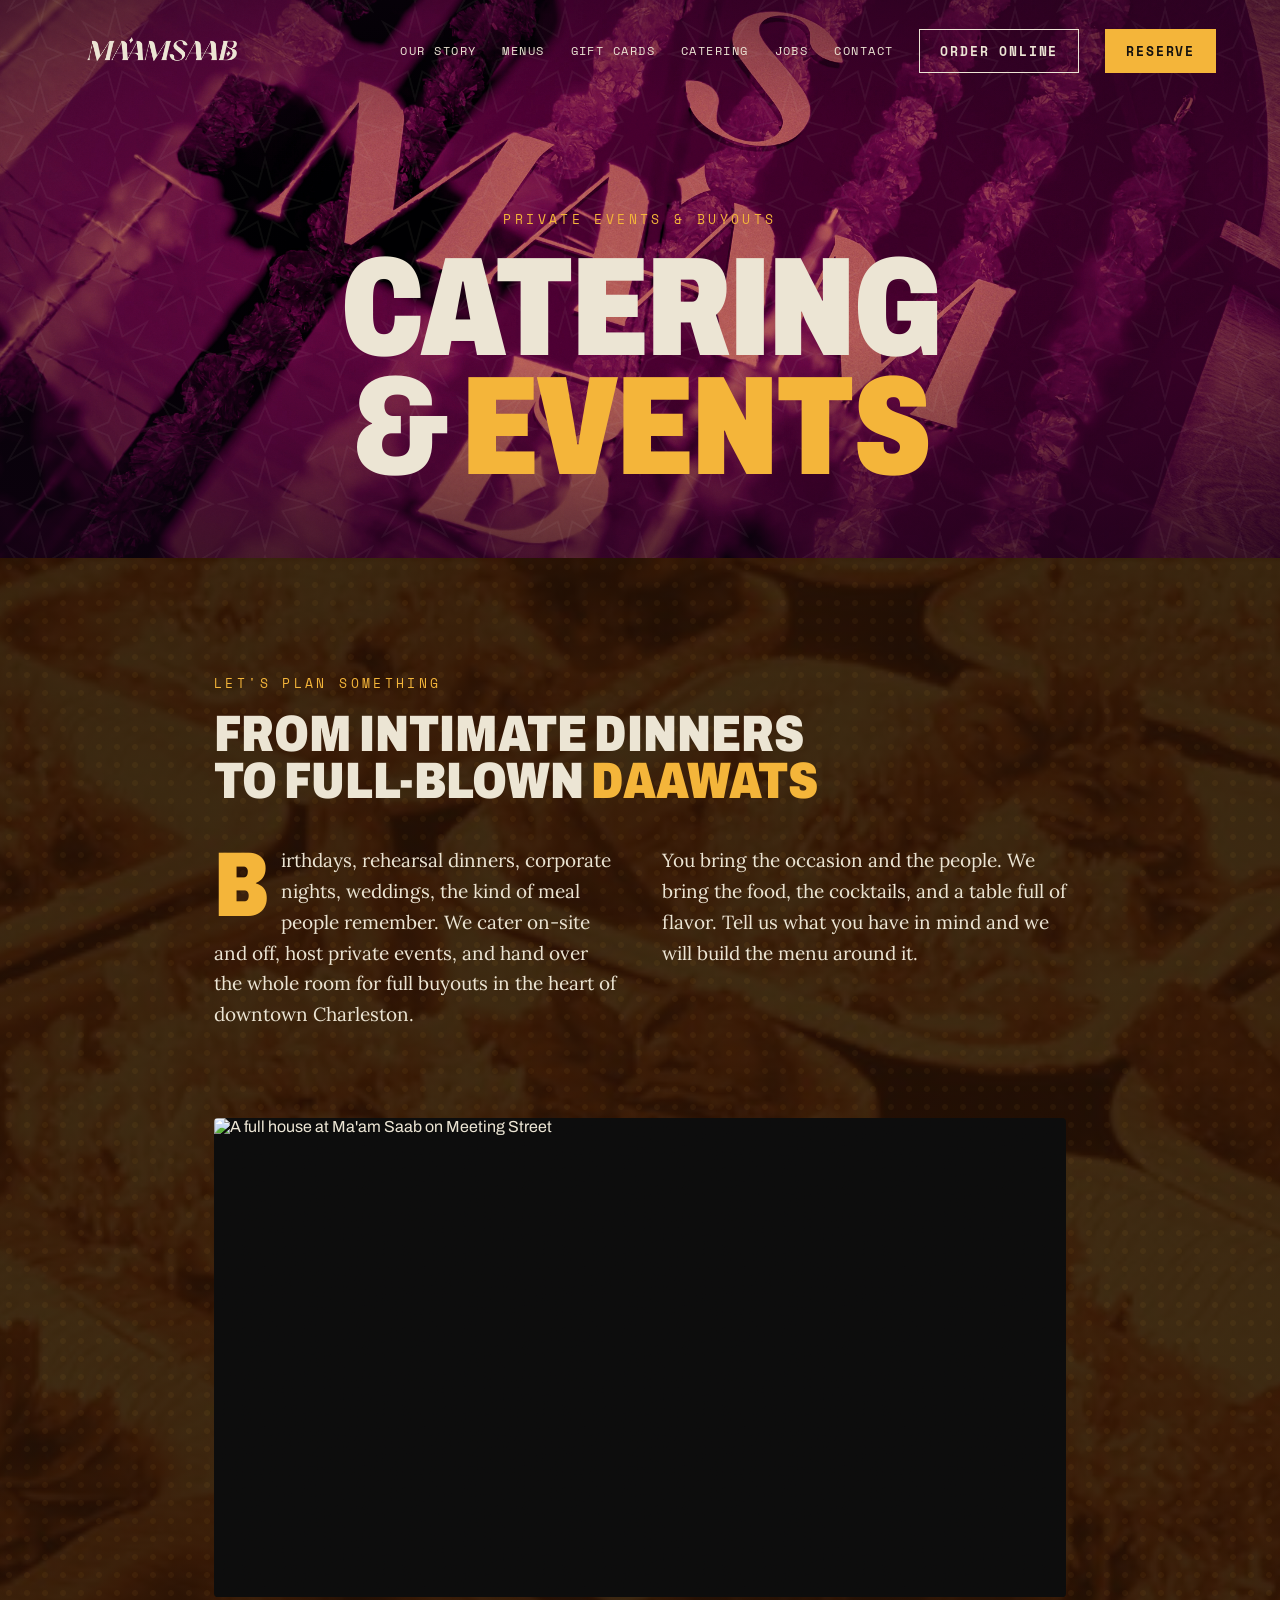
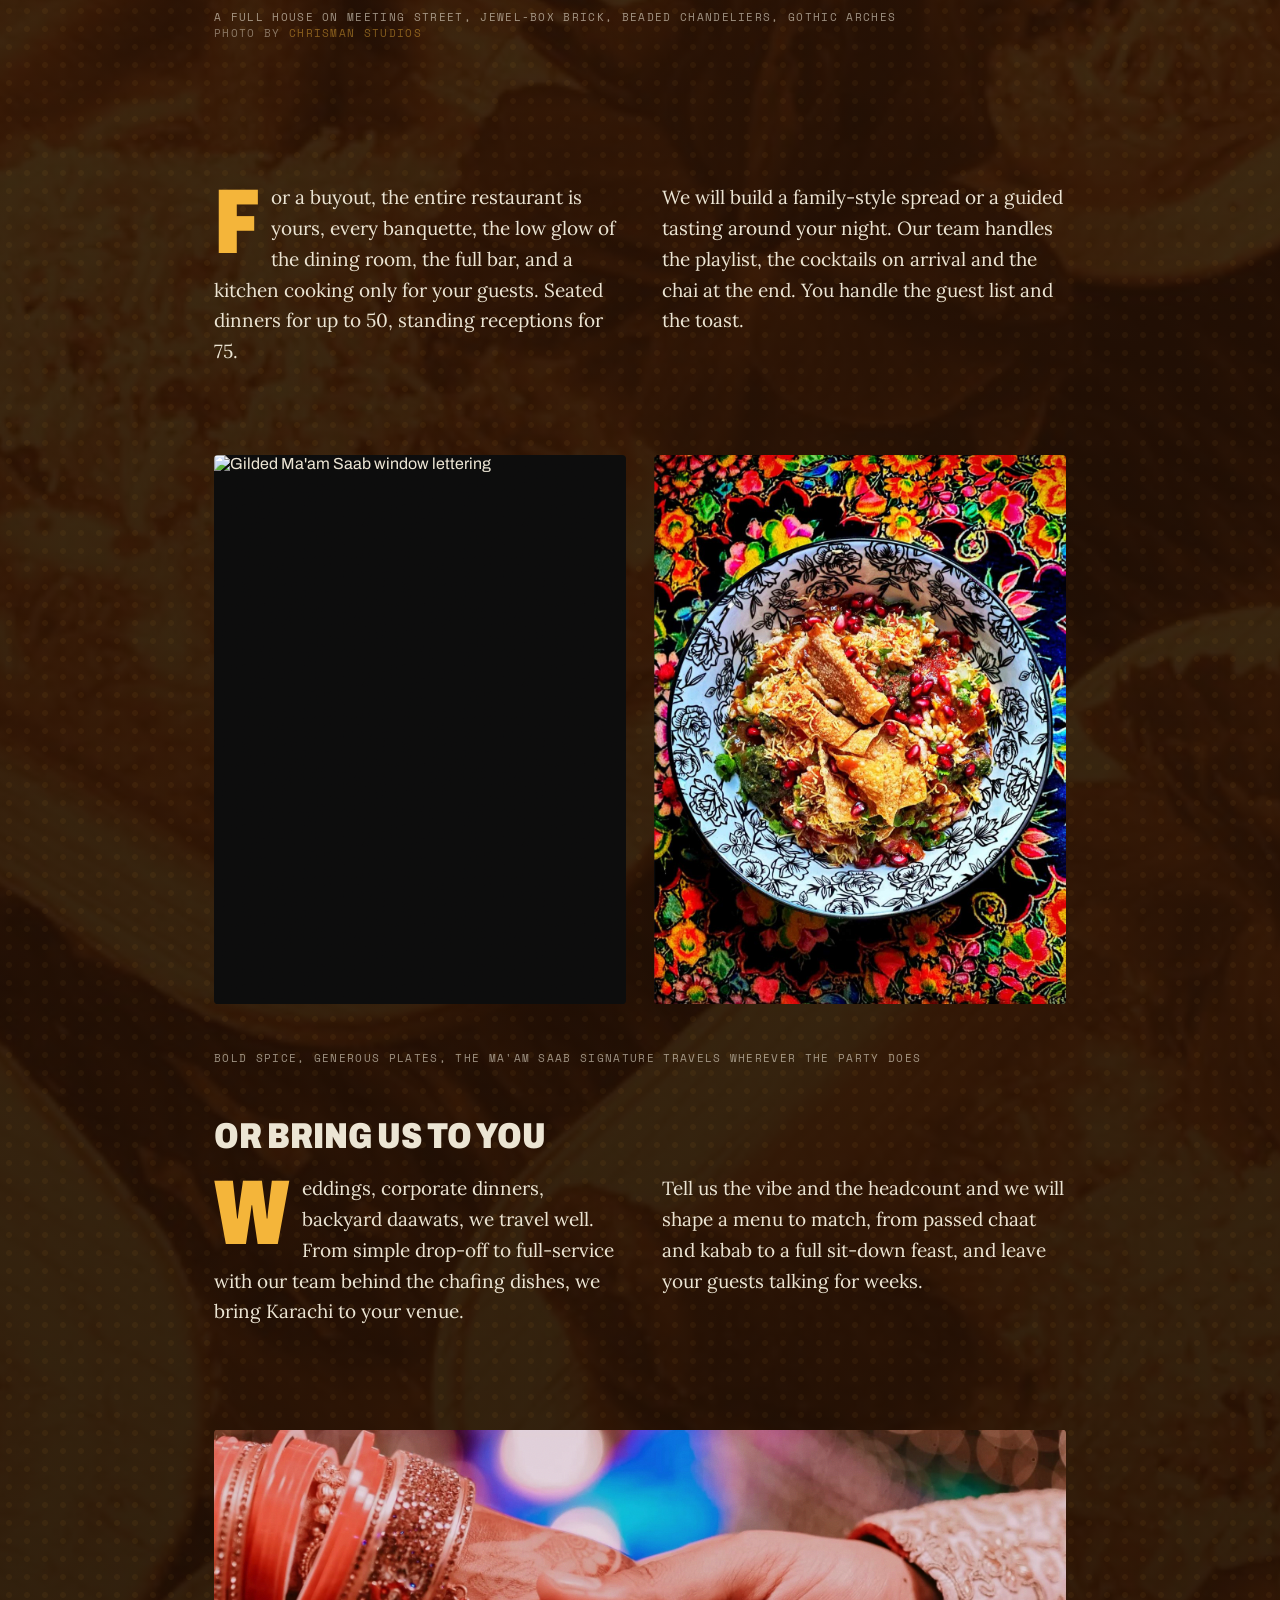
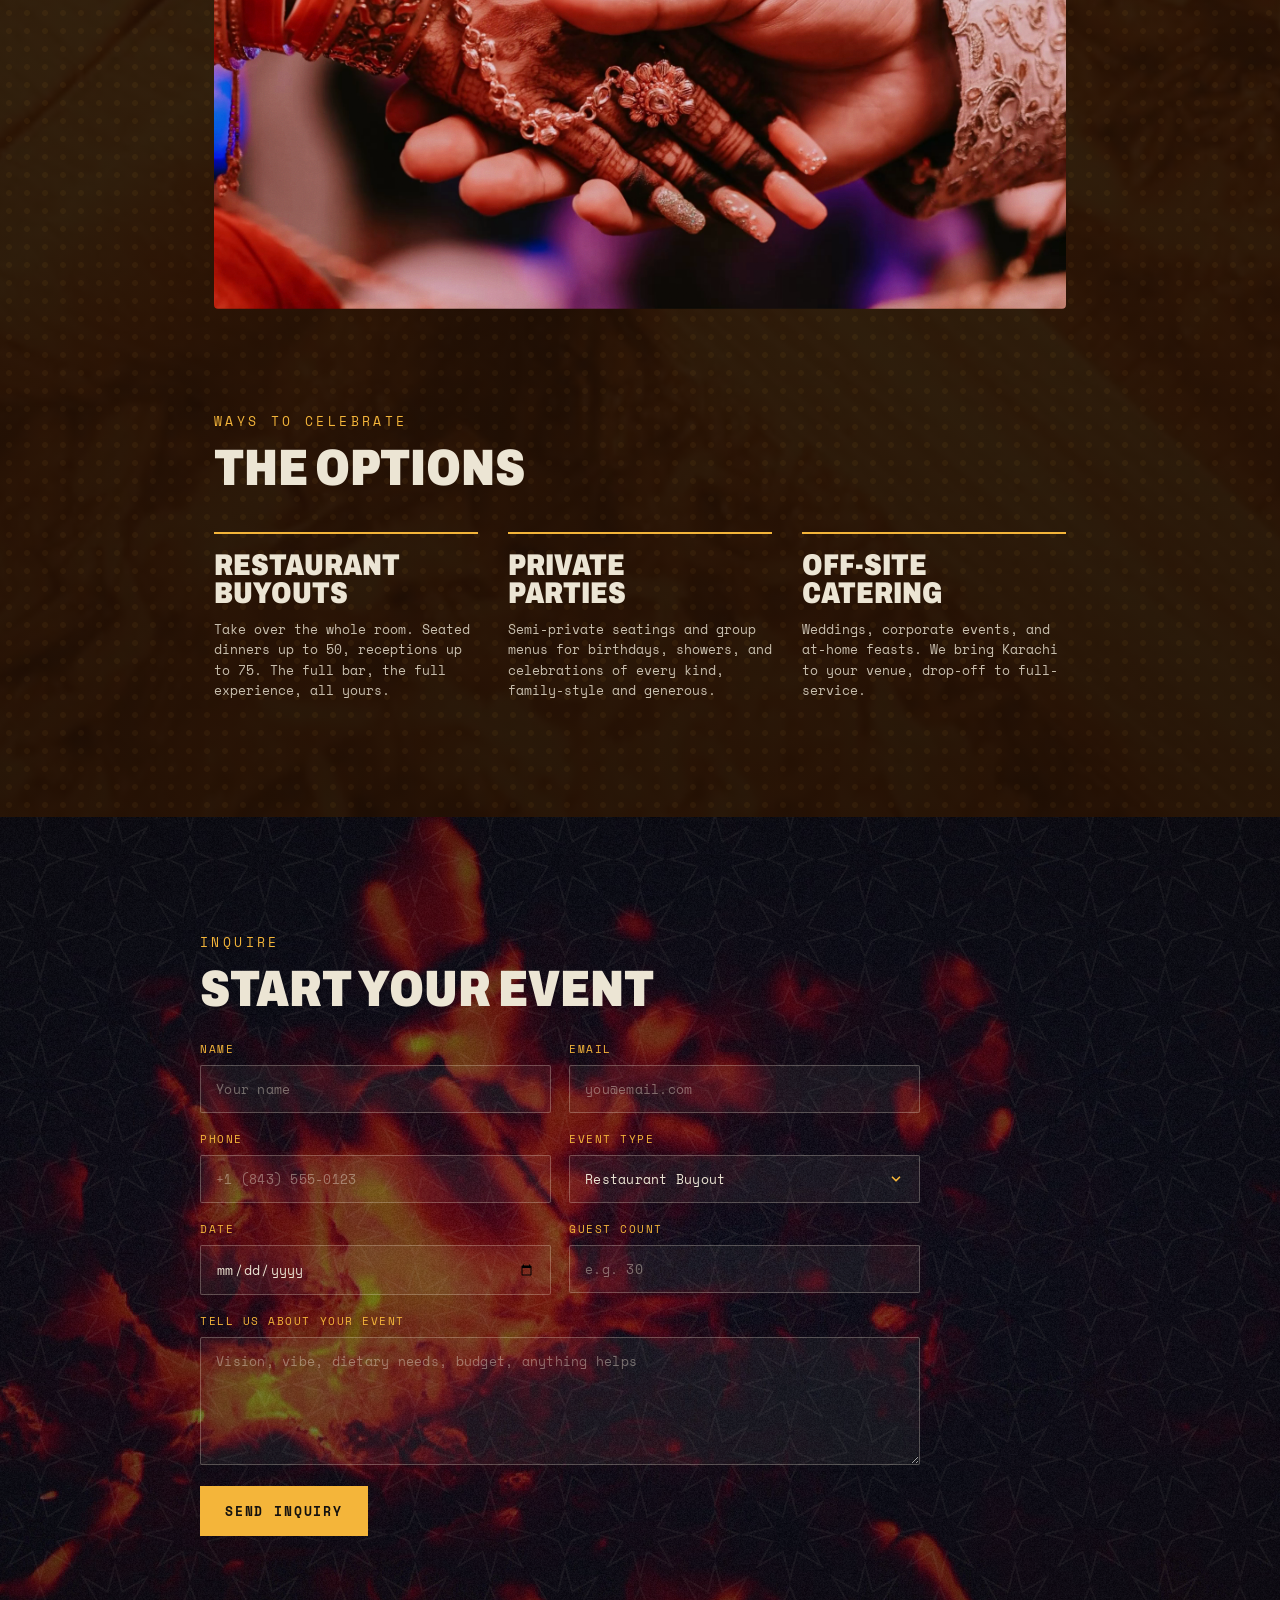
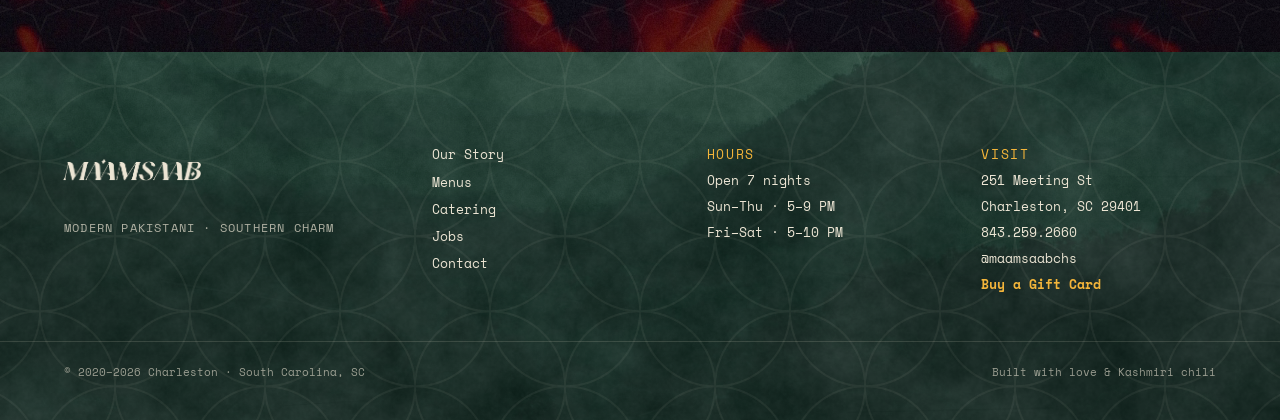
==== commit bd079d93: "menu fixes" ====
--- a/catering.html
+++ b/catering.html
@@ -3,7 +3,7 @@
 <head>
 <meta charset="utf-8" />
 <meta name="viewport" content="width=device-width, initial-scale=1" />
-<title>Catering, Buyouts &amp; Private Events · Ma'am Saab · Charleston SC</title>
+<title>Catering, Buyouts &amp; Private Events · Charleston · South Carolina SC</title>
 <meta name="description" content="Cater your next event with Ma'am Saab, modern Pakistani feasts for parties, weddings, corporate events and full restaurant buyouts in Charleston, SC. Inquire today." />
 <meta name="theme-color" content="#0C3D2B" />
 <link rel="canonical" href="https://maamsaabchs.com/catering" />
@@ -65,7 +65,7 @@
   </div>
 </header>
 <div class="mobile-menu" id="mobileMenu">
-  <span class="mm-eyebrow">Ma'am Saab · Charleston</span>
+  <span class="mm-eyebrow">Charleston · South Carolina</span>
   <a href="our-story.html">Our Story</a>
   <a href="menu.html">Menus</a>
   <a href="https://order.toasttab.com/egiftcards/ma-am-saab-251-meeting-street" target="_blank" rel="noopener">Gift Cards</a>
@@ -231,7 +231,7 @@
     </div>
   </div>
   <div class="wrapw" style="position:relative;z-index:3;margin-top:44px;padding-top:22px;border-top:1px solid rgba(236,229,212,.14);display:flex;justify-content:space-between;gap:14px;flex-wrap:wrap">
-    <span class="mono" style="font-size:11px;opacity:.6">© 2020–2026 Ma'am Saab · Charleston, SC</span>
+    <span class="mono" style="font-size:11px;opacity:.6">© 2020–2026 Charleston · South Carolina, SC</span>
     <span class="mono" style="font-size:11px;opacity:.6">Built with love &amp; Kashmiri chili</span>
   </div>
 </footer>
--- a/site.css
+++ b/site.css
@@ -44,7 +44,7 @@
 .nav-toggle.open span:nth-child(2){opacity:0}
 .nav-toggle.open span:nth-child(3){transform:translateY(-7px) rotate(-45deg)}
 .mobile-menu{position:fixed;inset:0;z-index:55;background:#0a1410;transform:translateY(-100%);transition:transform .5s cubic-bezier(.6,0,.2,1);
-  display:flex;flex-direction:column;justify-content:center;gap:2px;padding:0 36px;overflow:hidden}
+  display:flex;flex-direction:column;justify-content:flex-start;gap:2px;padding:26px 26px 34px;padding-top:74px;overflow:hidden}
 .mobile-menu.open{transform:translateY(0)}
 .mobile-menu::before{content:"";position:absolute;inset:0;background:url(assets/photos/havaili-door-green.jpg) center/cover;opacity:1;pointer-events:none}
 .mobile-menu::after{content:"";position:absolute;inset:0;background:linear-gradient(180deg,rgba(8,20,15,.58),rgba(6,16,12,.68));pointer-events:none}
@@ -277,4 +277,6 @@
 @keyframes ftin{from{opacity:0;transform:translateY(22px) scale(.97)}to{opacity:1;transform:none}}
 .form-thanks .ft-ur{font-family:"Noto Kufi Arabic",sans-serif;font-weight:900;font-size:clamp(44px,8vw,82px);line-height:1;margin-bottom:16px;background:url(assets/tex/stucco.jpg) center/cover,var(--gold);background-blend-mode:multiply;-webkit-background-clip:text;background-clip:text;-webkit-text-fill-color:transparent;color:transparent;animation:ftin 1s .12s cubic-bezier(.2,.8,.2,1) both}
 .form-thanks .ft-en{font-family:"Archivo",sans-serif;font-weight:900;font-stretch:75%;text-transform:uppercase;font-size:clamp(30px,5vw,52px);color:var(--cream);line-height:.9;margin-bottom:16px;animation:ftin 1s .22s cubic-bezier(.2,.8,.2,1) both}
-.form-thanks p{font-family:"Space Mono",monospace;font-size:13px;letter-spacing:.04em;line-height:1.7;color:var(--cream);opacity:.82;max-width:46ch;margin:0 auto;animation:ftin 1s .32s cubic-bezier(.2,.8,.2,1) both}+.form-thanks p{font-family:"Space Mono",monospace;font-size:13px;letter-spacing:.04em;line-height:1.7;color:var(--cream);opacity:.82;max-width:46ch;margin:0 auto;animation:ftin 1s .32s cubic-bezier(.2,.8,.2,1) both}
+
+
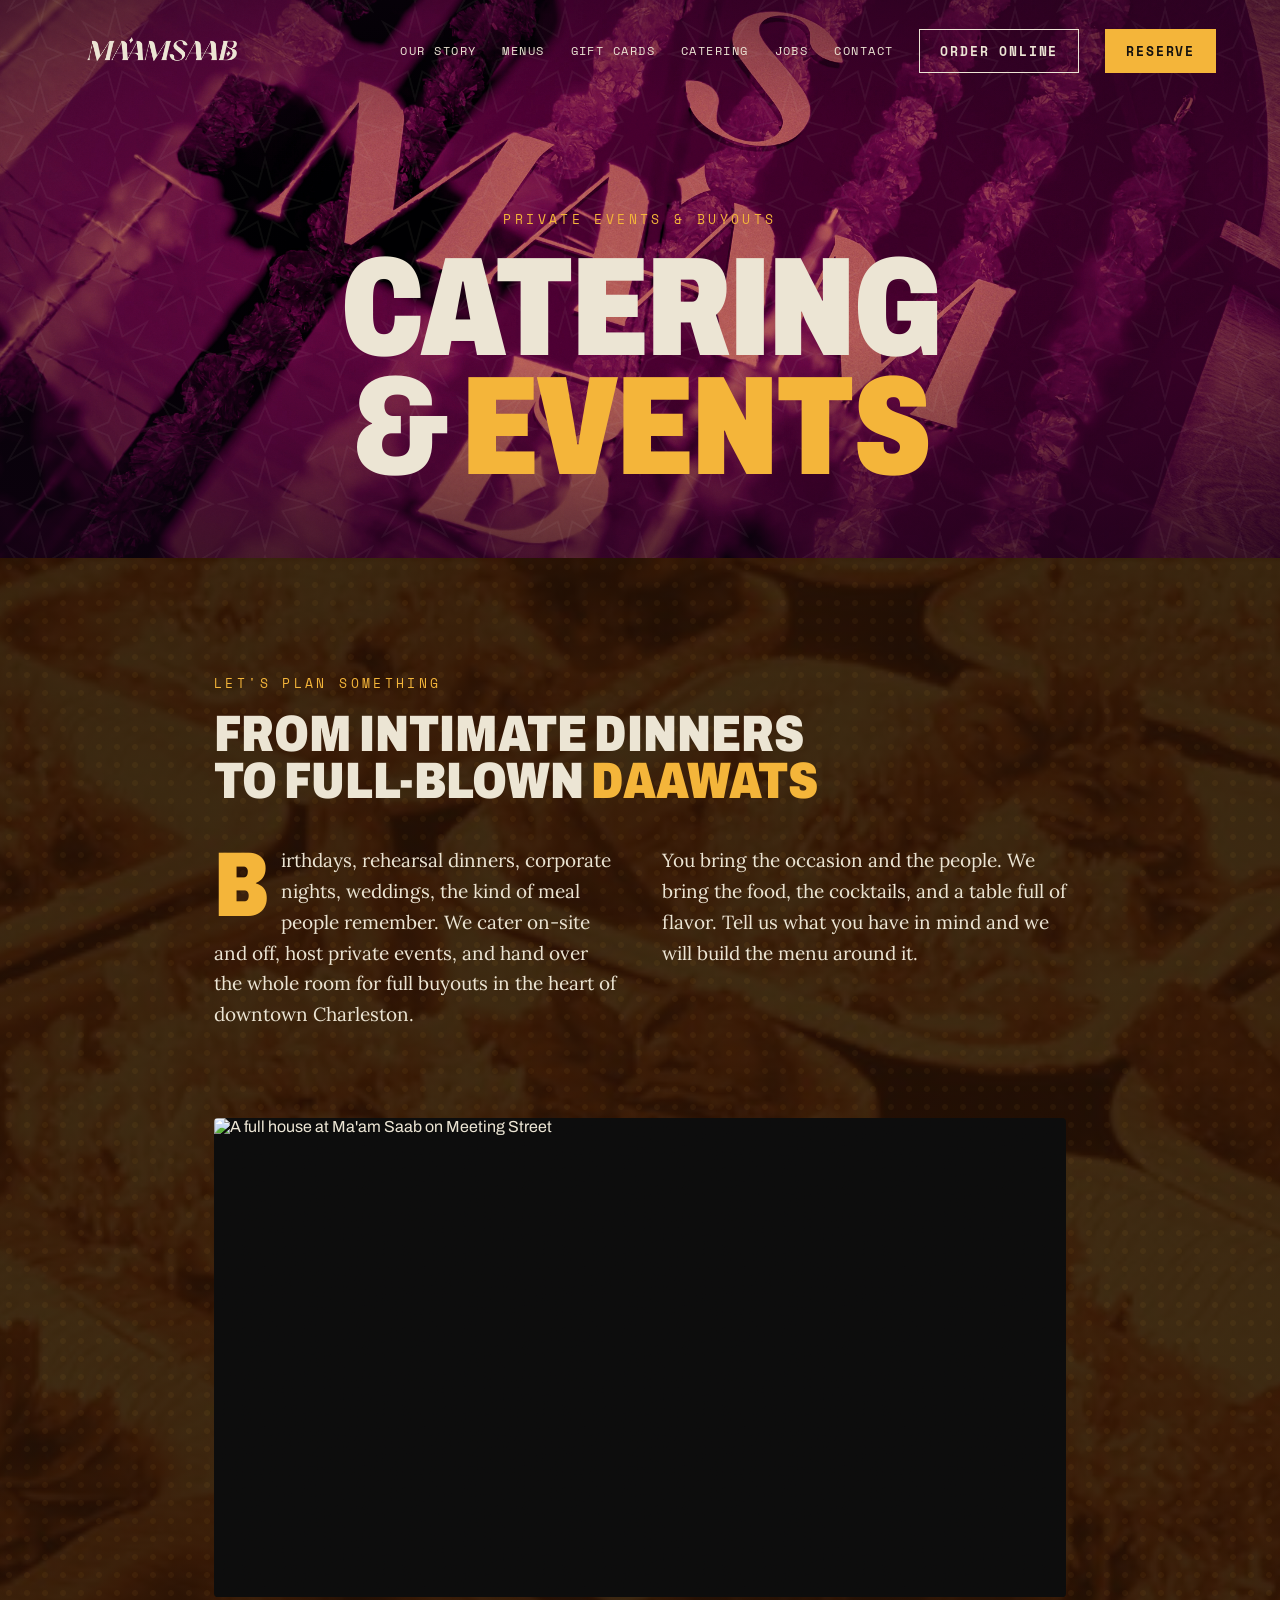
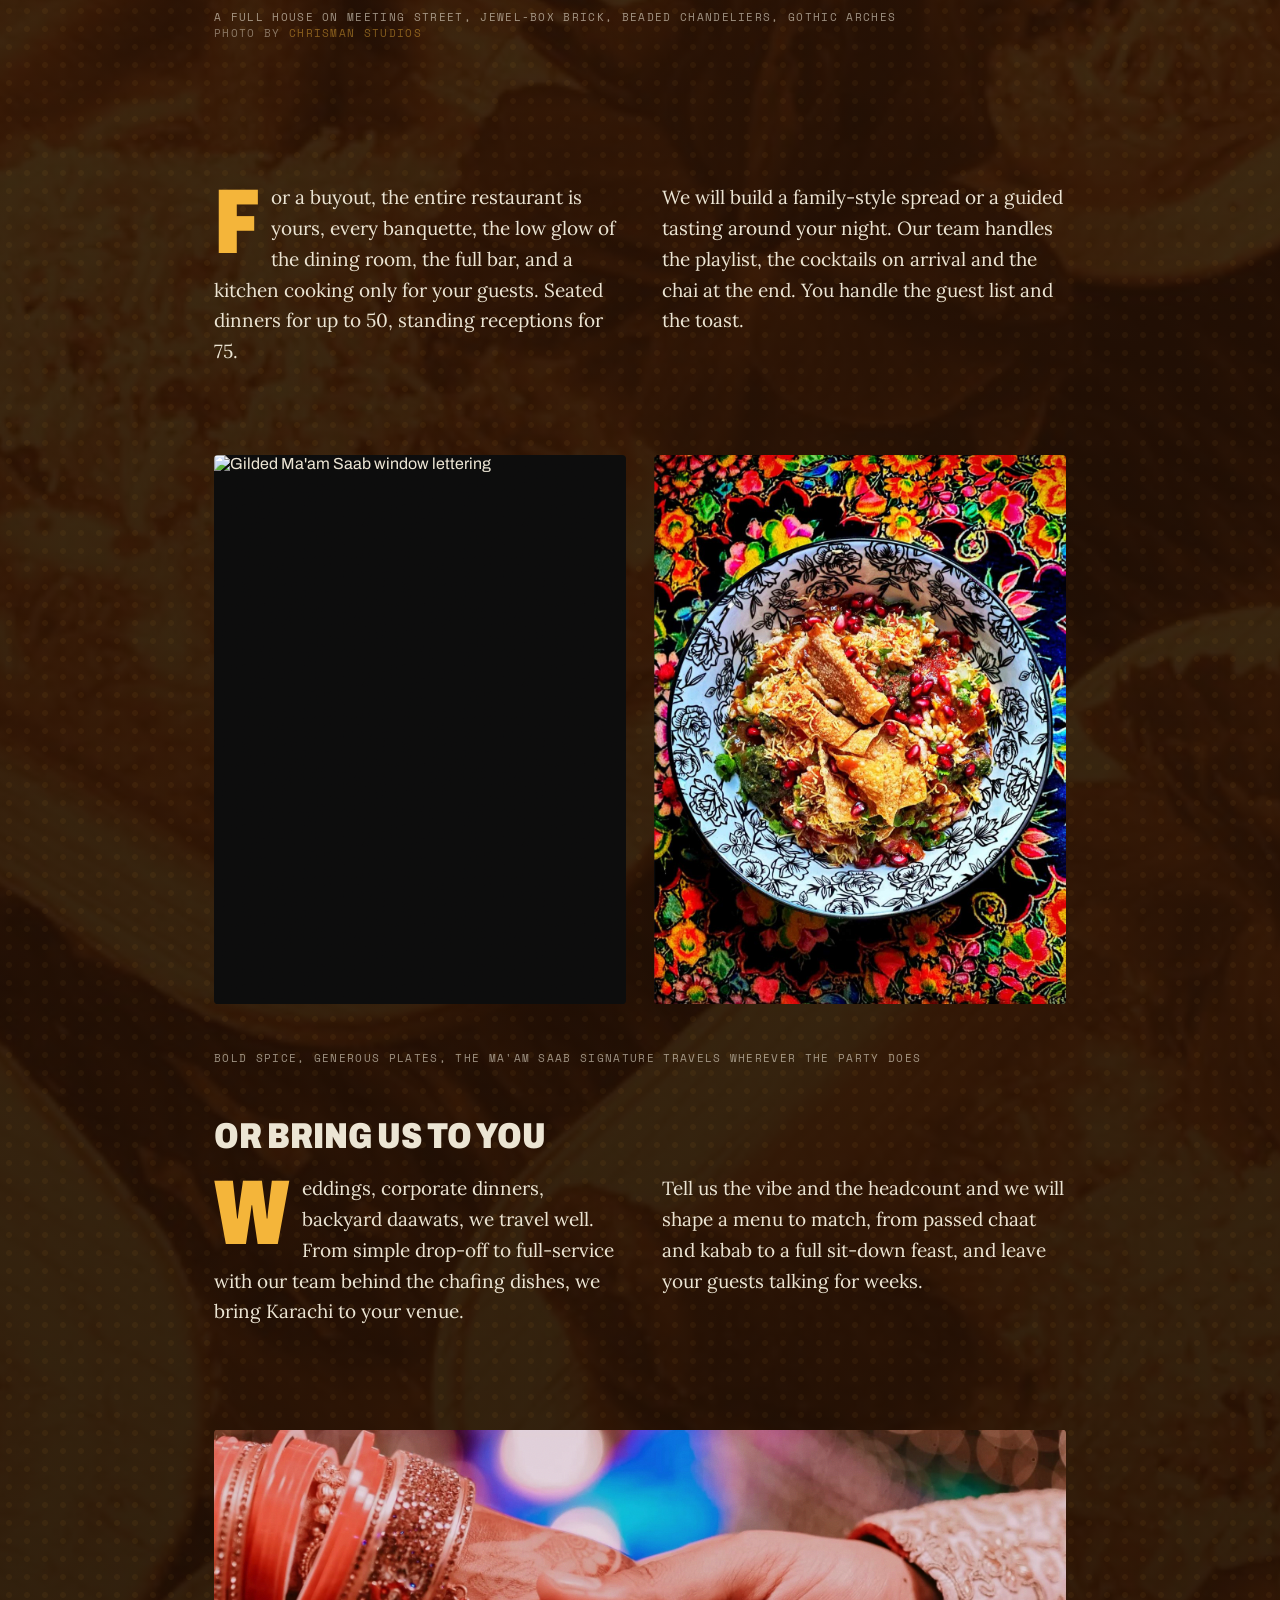
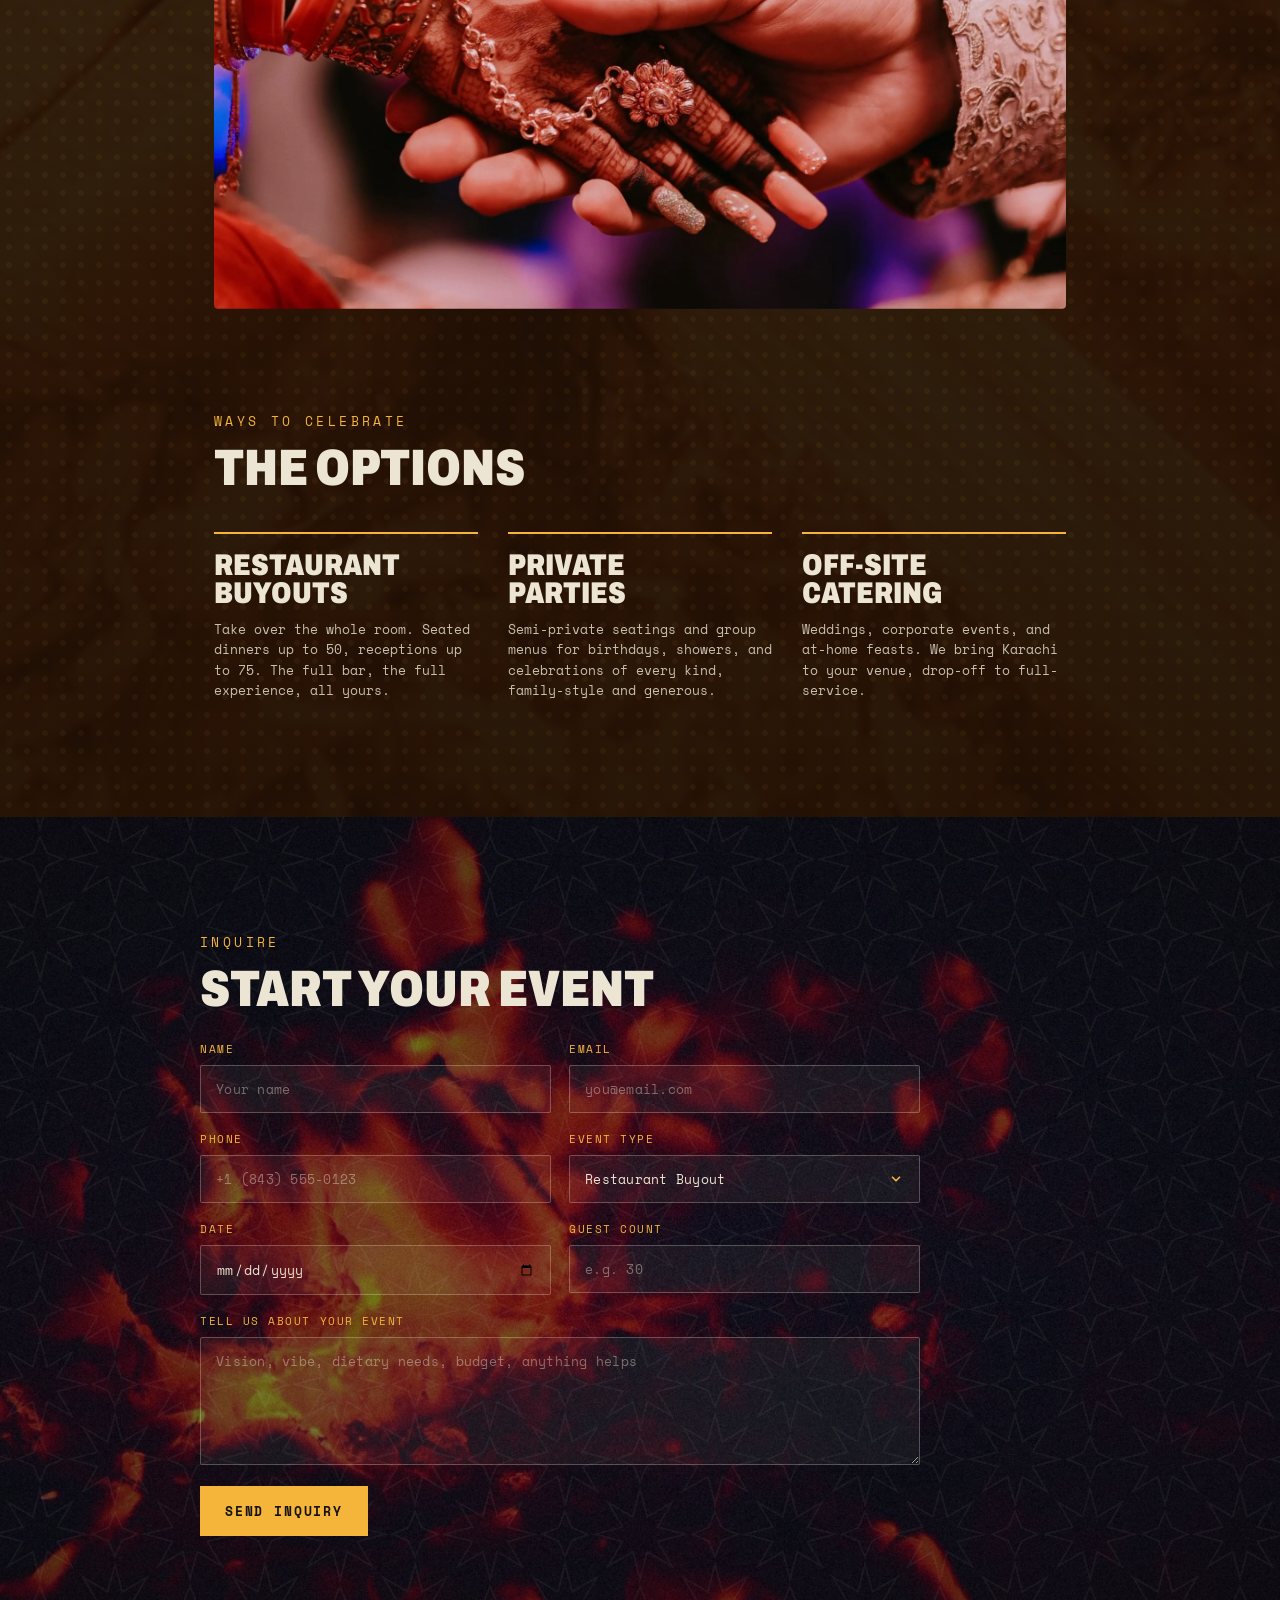
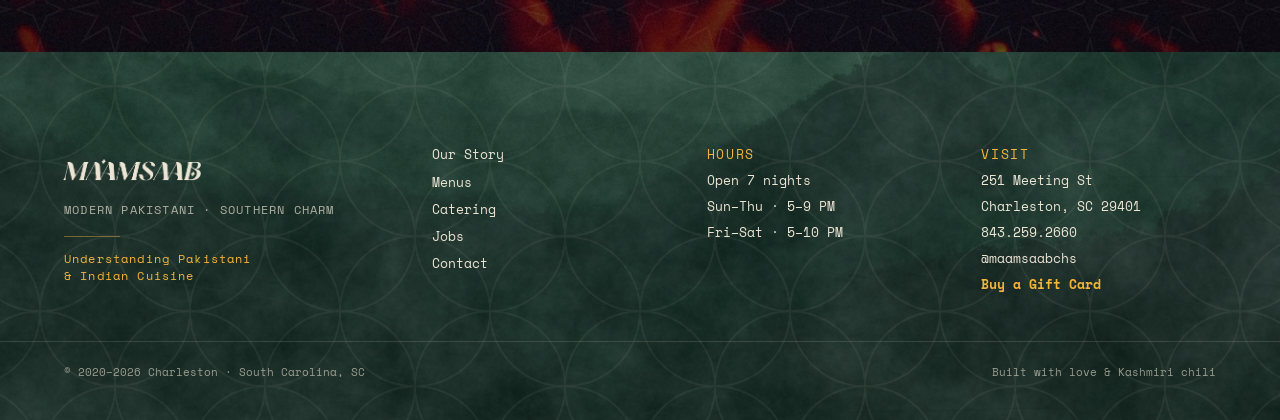
==== commit 46e0880b: "hooking up the ind vs pak page and fix minor items" ====
--- a/catering.html
+++ b/catering.html
@@ -210,7 +210,8 @@
   <div class="wrapw" style="position:relative;z-index:3;display:grid;grid-template-columns:1.4fr 1fr 1fr 1fr;gap:40px">
     <div>
       <img src="assets/wm__cream.png" alt="Ma'am Saab" style="width:180px;display:block;margin:0 0 0 -22px" />
-      <p class="mono" style="font-size:12px;opacity:.7;margin-top:18px;letter-spacing:.1em">MODERN PAKISTANI · SOUTHERN CHARM</p>
+      <p class="mono" style="font-size:12px;opacity:.7;margin-top:0px;letter-spacing:.1em">MODERN PAKISTANI · SOUTHERN CHARM</p>
+      <div style="margin-top:18px;padding-top:14px;position:relative"><span style="position:absolute;top:0;left:0;width:56px;height:1px;background:rgba(244,181,58,.42)"></span><a class="mono" href="pakistani-vs-indian-food.html" style="font-size:11.5px;letter-spacing:.1em;color:var(--gold);display:inline-block;max-width:27.2ch">Understanding Pakistani &amp; Indian Cuisine</a></div>
     </div>
     <div class="mono" style="font-size:13px;line-height:2.1">
       <a href="our-story.html">Our Story</a><br/>
--- a/site.css
+++ b/site.css
@@ -44,7 +44,7 @@
 .nav-toggle.open span:nth-child(2){opacity:0}
 .nav-toggle.open span:nth-child(3){transform:translateY(-7px) rotate(-45deg)}
 .mobile-menu{position:fixed;inset:0;z-index:55;background:#0a1410;transform:translateY(-100%);transition:transform .5s cubic-bezier(.6,0,.2,1);
-  display:flex;flex-direction:column;justify-content:flex-start;gap:2px;padding:26px 26px 34px;padding-top:74px;overflow:hidden}
+  display:flex;flex-direction:column;justify-content:flex-start;gap:2px;padding:26px 26px 34px;padding-top:84px;overflow:hidden}
 .mobile-menu.open{transform:translateY(0)}
 .mobile-menu::before{content:"";position:absolute;inset:0;background:url(assets/photos/havaili-door-green.jpg) center/cover;opacity:1;pointer-events:none}
 .mobile-menu::after{content:"";position:absolute;inset:0;background:linear-gradient(180deg,rgba(8,20,15,.58),rgba(6,16,12,.68));pointer-events:none}
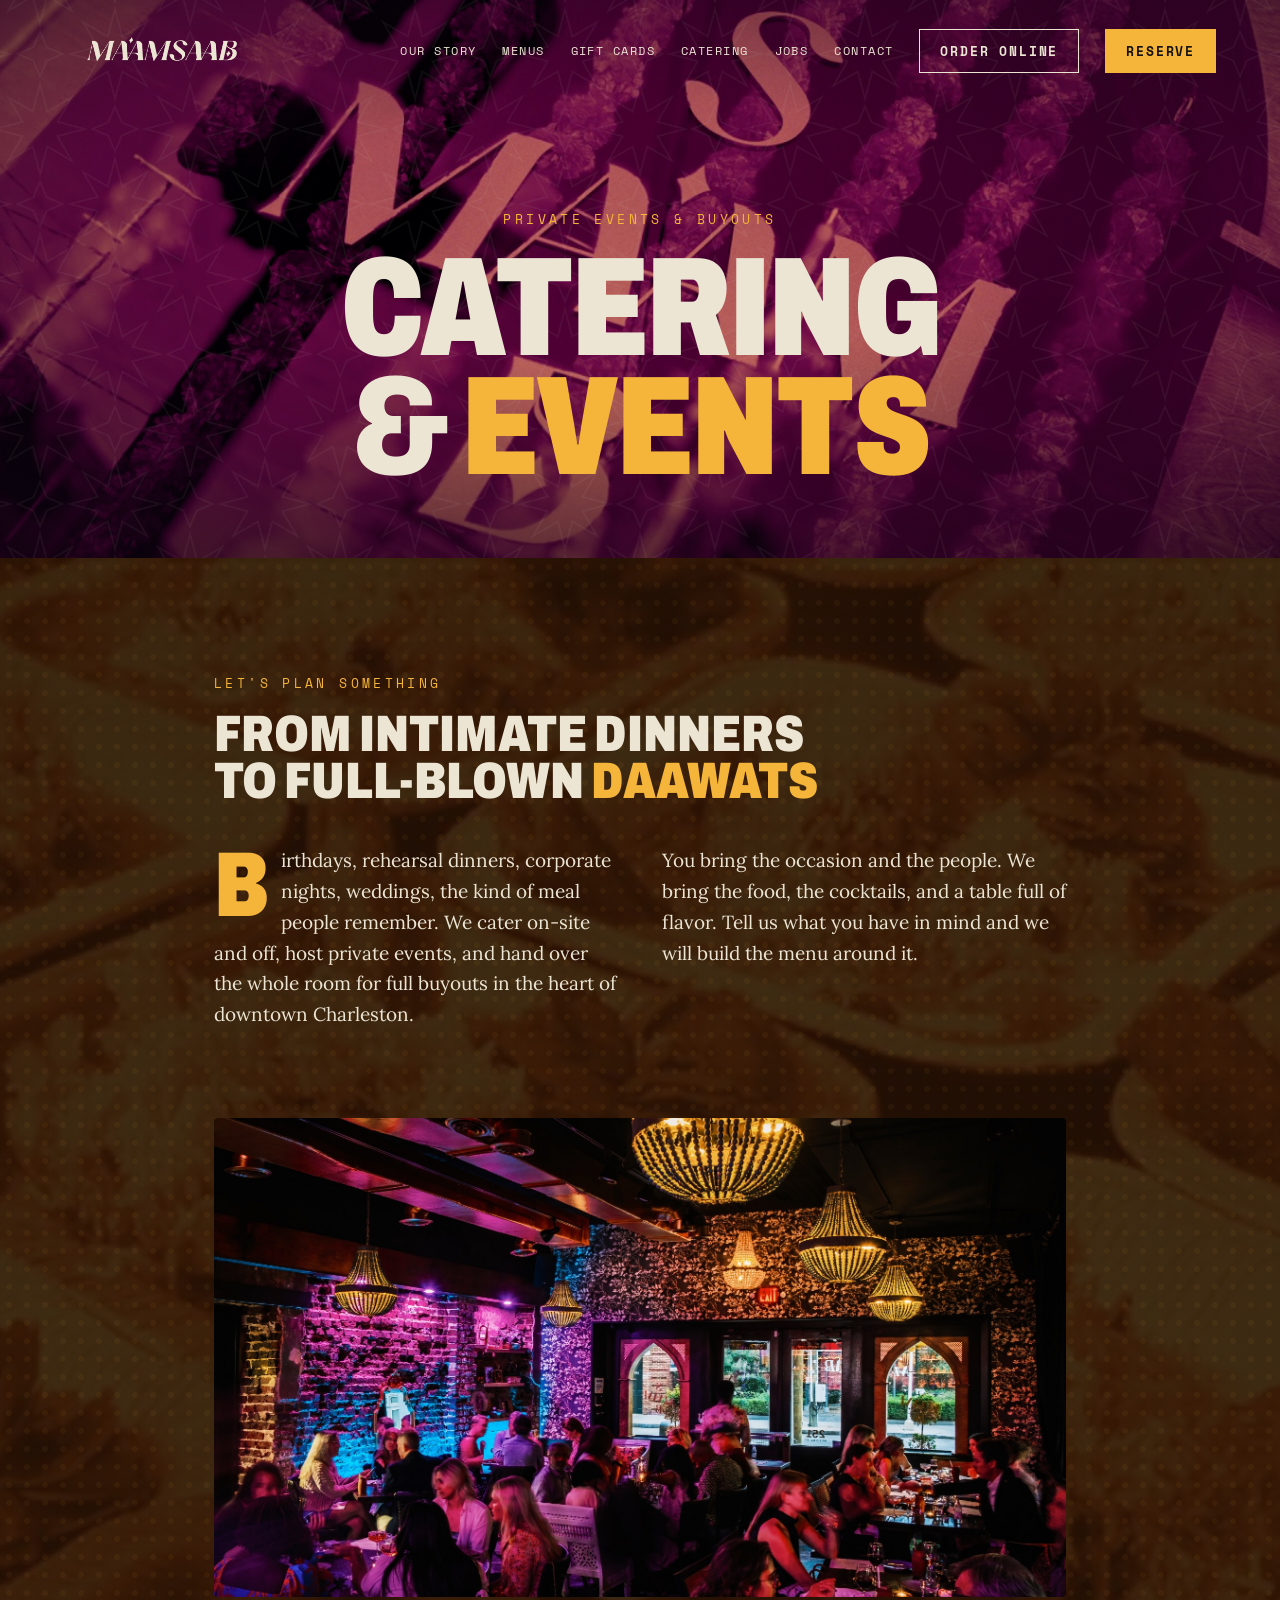
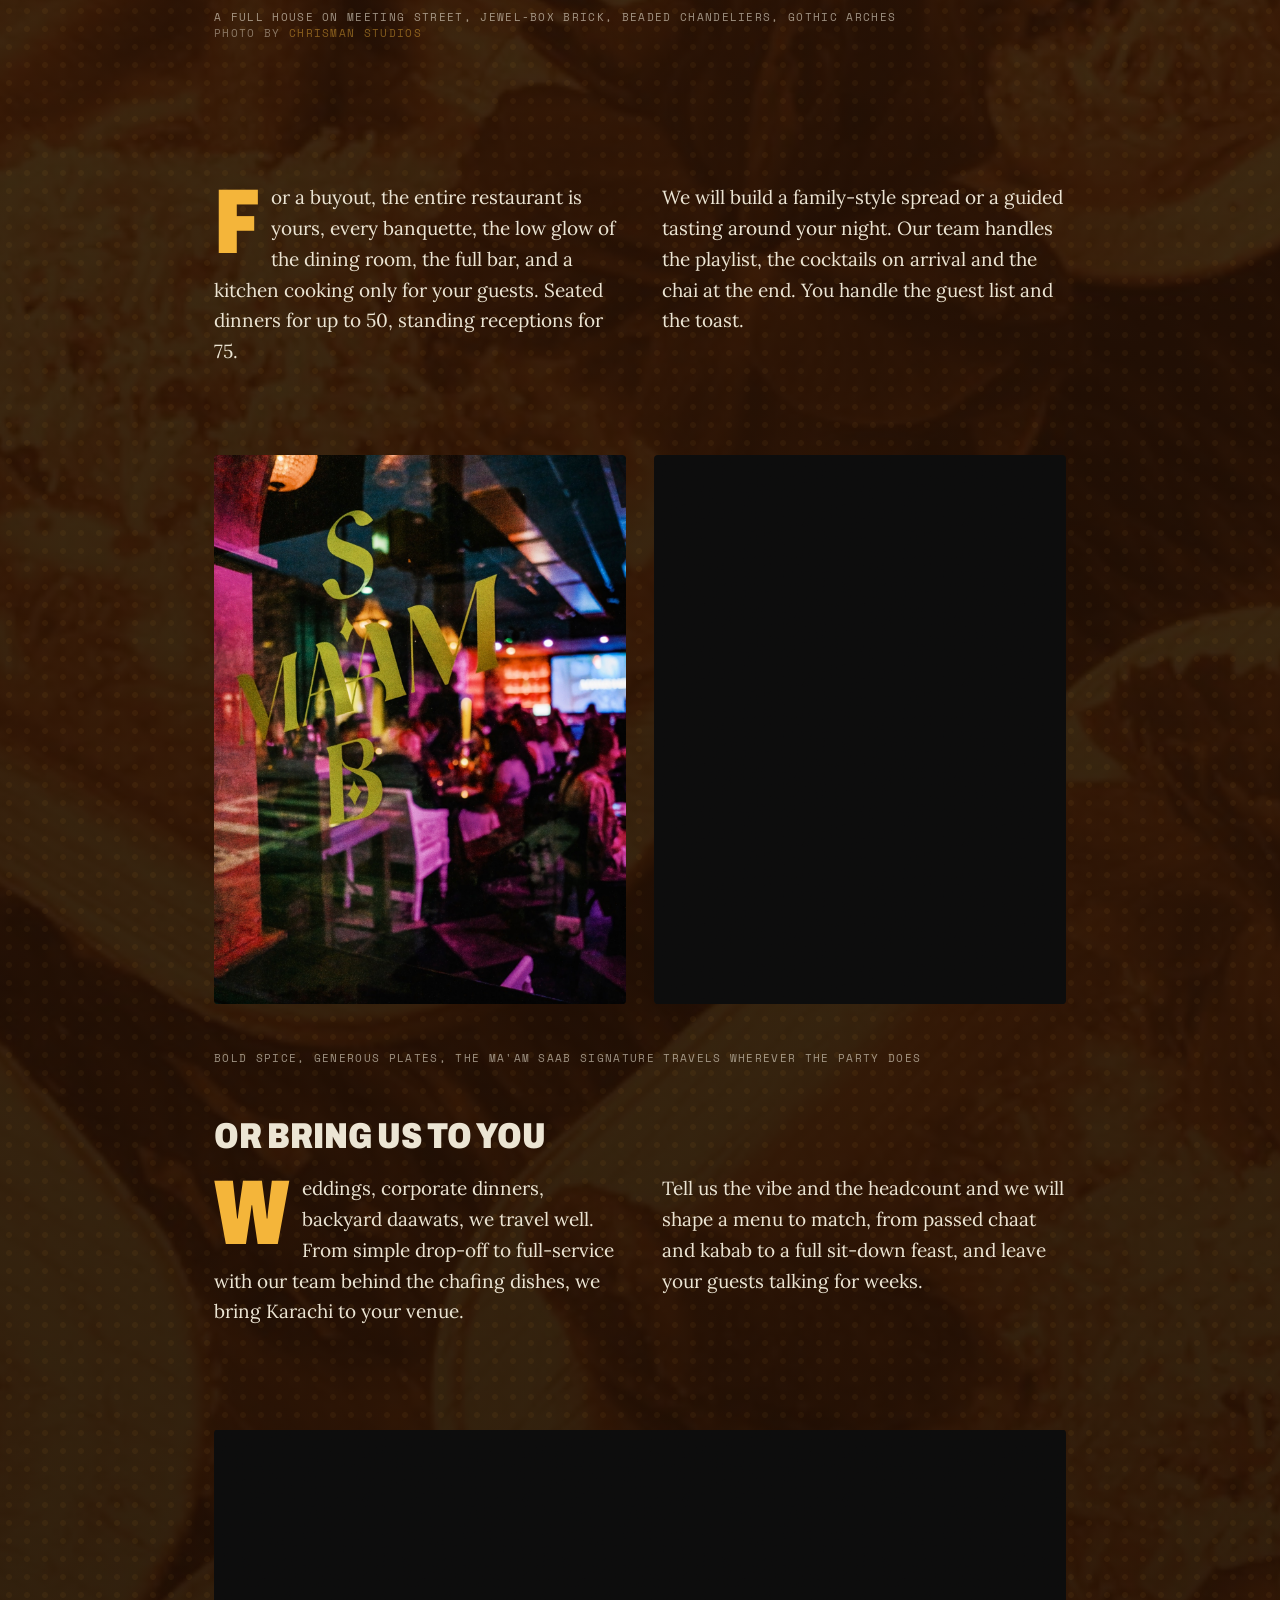
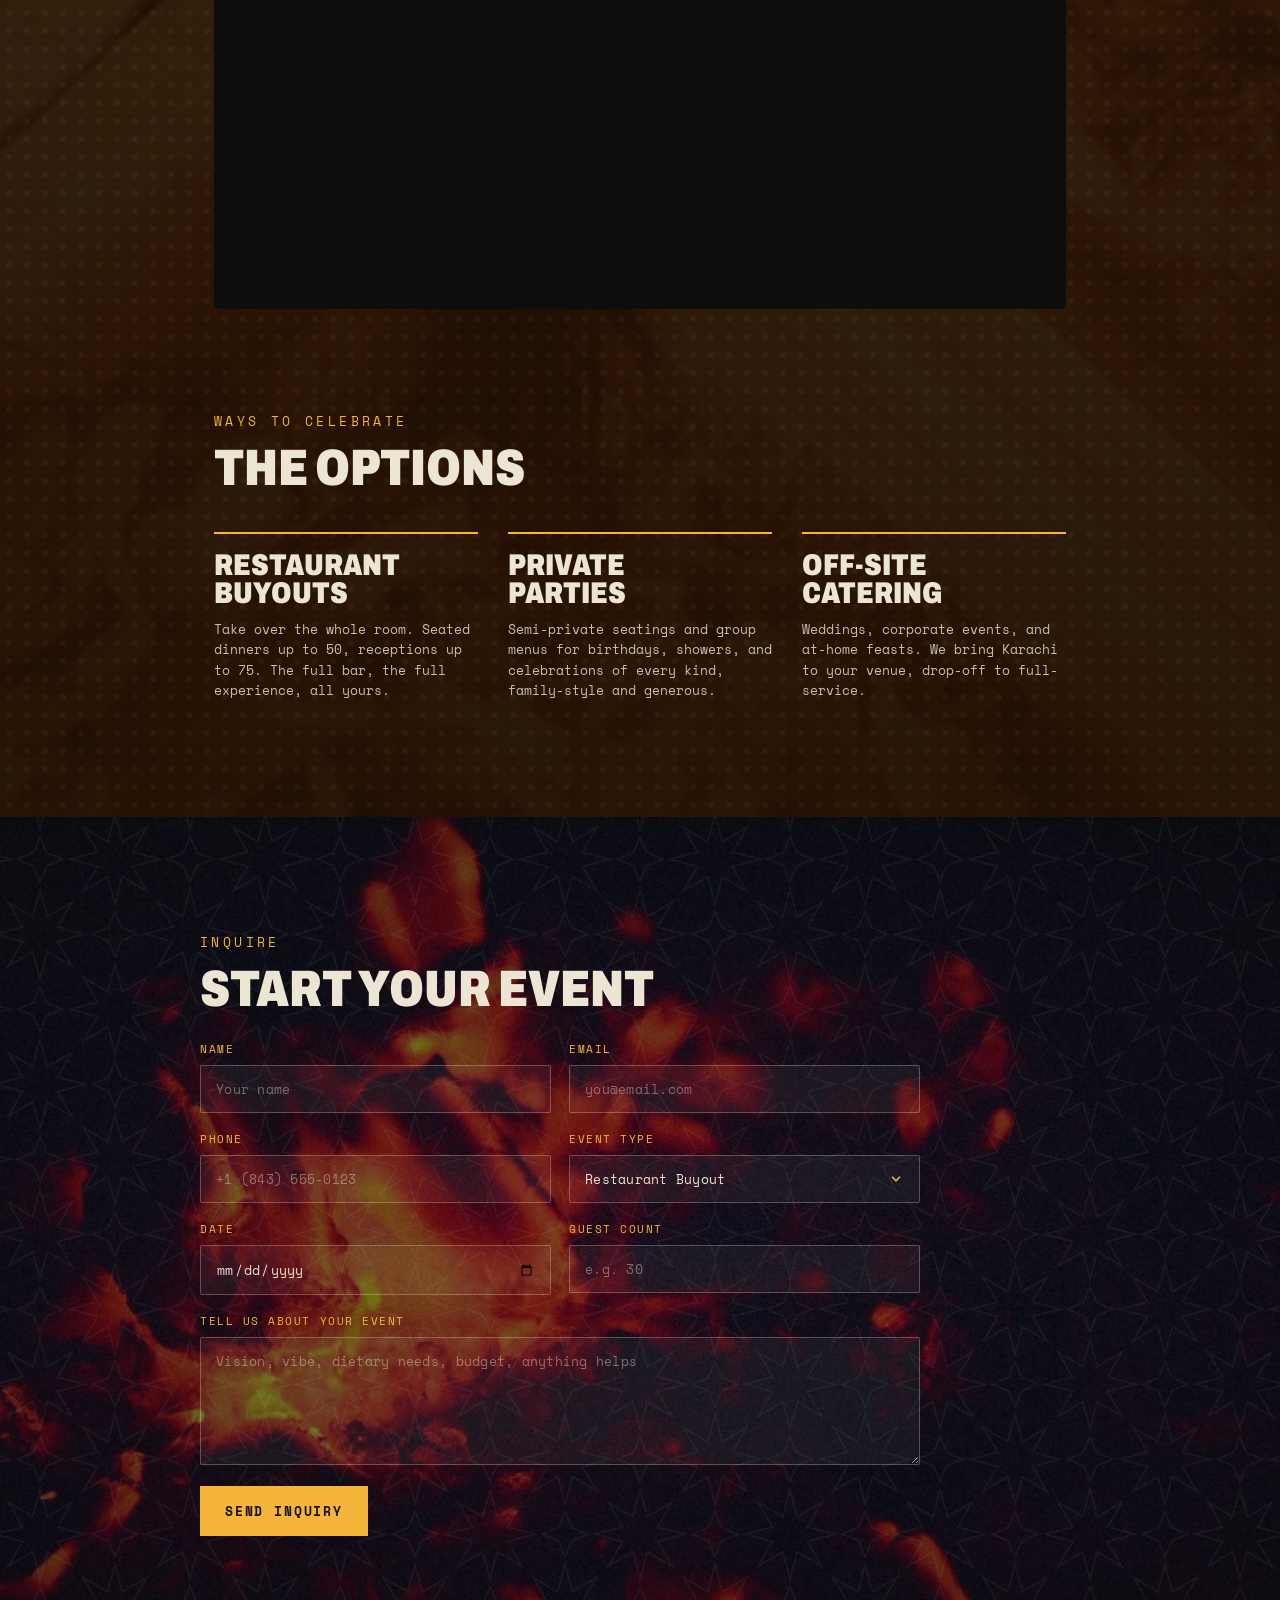
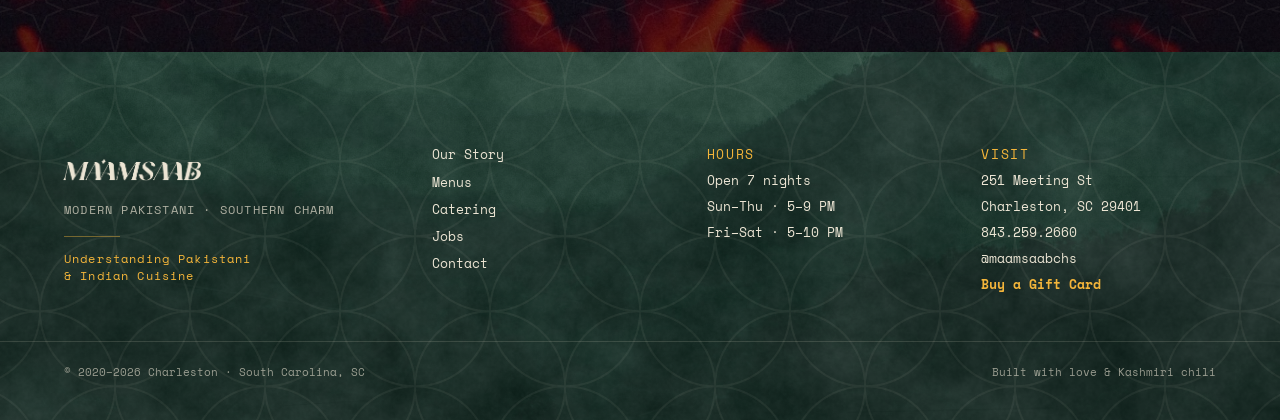
==== commit eca24254: "size reduction" ====
--- a/catering.html
+++ b/catering.html
@@ -50,7 +50,7 @@
 
 <header class="nav scrolled" id="nav">
   <div class="wrapw nav-inner">
-    <a href="index.html" aria-label="Ma'am Saab home"><img class="logo" src="assets/wm__cream.png" alt="Ma'am Saab" /></a>
+    <a href="index.html" aria-label="Ma'am Saab home"><img class="logo" src="assets/wm__cream.png" alt="Ma'am Saab" / fetchpriority="high" decoding="async"></a>
     <nav class="nav-links" aria-label="Primary">
       <a href="our-story.html">Our Story</a>
       <a href="menu.html">Menus</a>
@@ -79,7 +79,7 @@
 
 <!-- HERO -->
 <section class="phero" style="background:#180616">
-  <div class="frame" style="position:absolute;inset:0;z-index:0;background:#180616"><img src="assets/photos/storefront-garlands-duo.jpg" alt="Ma'am Saab storefront dressed in marigold garlands" style="object-position:center 40%;filter:contrast(1.18) brightness(.82) saturate(1.08)"/><div class="gr"></div></div>
+  <div class="frame" style="position:absolute;inset:0;z-index:0;background:#180616"><img src="assets/photos/storefront-garlands-duo.jpg" alt="Ma'am Saab storefront dressed in marigold garlands" style="object-position:center 40%;filter:contrast(1.18) brightness(.82) saturate(1.08)"/ loading="lazy" decoding="async"><div class="gr"></div></div>
   <div style="position:absolute;inset:0;z-index:1;background:radial-gradient(105% 90% at 50% 42%,rgba(18,3,20,0) 26%,rgba(18,3,20,.5) 62%,rgba(14,2,16,.93) 100%)"></div>
   <div class="secpat pat-khatam" style="opacity:.05;background-size:150px 150px;z-index:2"></div>
   <div class="wrapw" style="position:relative;z-index:3;width:100%;text-align:center">
@@ -90,7 +90,7 @@
 
 <!-- LET'S PLAN SOMETHING — badshahi emerald -->
 <section class="sec" id="plan" style="position:relative;overflow:hidden;background:#1a0d04">
-  <div class="frame" style="position:absolute;inset:0;z-index:0;background:#1a0d04"><img src="assets/photos/datenight-warm.jpg" alt="A night at Ma'am Saab" style="object-position:center"/><div class="gr"></div></div>
+  <div class="frame" style="position:absolute;inset:0;z-index:0;background:#1a0d04"><img src="assets/photos/datenight-warm.jpg" alt="A night at Ma'am Saab" style="object-position:center"/ loading="lazy" decoding="async"><div class="gr"></div></div>
   <div style="position:absolute;inset:0;z-index:1;background:linear-gradient(180deg,rgba(26,13,4,.82),rgba(26,13,4,.92))"></div>
   <div class="secpat pat-halftone" style="opacity:.05;color:var(--gold);background-size:18px 18px;z-index:2"></div>
   <div class="wrapw" style="position:relative;z-index:3;max-width:980px;margin:0 auto">
@@ -103,7 +103,7 @@
 
     <!-- FIGURE 1 — the room -->
     <figure class="reveal" style="margin:clamp(48px,7vw,88px) 0 0">
-      <div class="frame" style="aspect-ratio:16/9;clip-path:inset(0 round 4px)"><img src="assets/photos/event-room.jpg" alt="A full house at Ma'am Saab on Meeting Street" style="object-position:center 42%"/><div class="gr"></div></div>
+      <div class="frame" style="aspect-ratio:16/9;clip-path:inset(0 round 4px)"><img src="assets/photos/event-room.jpg" alt="A full house at Ma'am Saab on Meeting Street" style="object-position:center 42%"/ loading="lazy" decoding="async"><div class="gr"></div></div>
       <figcaption class="mono" style="font-size:11px;letter-spacing:.12em;text-transform:uppercase;color:var(--cream);opacity:.6;margin-top:12px">A full house on Meeting Street, jewel-box brick, beaded chandeliers, Gothic arches<div><span style="opacity:.75">Photo by <a href="https://chrismanstudios.com" target="_blank" rel="noopener" style="color:var(--gold)">Chrisman Studios</a></span></div></figcaption>
     </figure>
 
@@ -119,10 +119,10 @@
     <!-- FIGURE PAIR — lettering + chaat -->
     <div class="reveal" style="display:grid;grid-template-columns:1fr 1fr;gap:clamp(16px,2.5vw,28px);margin:clamp(48px,7vw,88px) 0 0">
       <figure style="margin:0">
-        <div class="frame" style="aspect-ratio:3/4;clip-path:inset(0 round 4px)"><img src="assets/photos/chaat-event.jpg" alt="Gilded Ma'am Saab window lettering" style="object-position:center"/><div class="gr"></div></div>
+        <div class="frame" style="aspect-ratio:3/4;clip-path:inset(0 round 4px)"><img src="assets/photos/chaat-event.jpg" alt="Gilded Ma'am Saab window lettering" style="object-position:center"/ loading="lazy" decoding="async"><div class="gr"></div></div>
       </figure>
       <figure style="margin:0">
-        <div class="frame" style="aspect-ratio:3/4;clip-path:inset(0 round 4px)"><img src="assets/photos/chaat-floral.jpg" alt="Chaat plated and dressed with edible flowers for an event" style="object-position:center"/><div class="gr"></div></div>
+        <div class="frame" style="aspect-ratio:3/4;clip-path:inset(0 round 4px)"><img src="assets/photos/chaat-floral.jpg" alt="Chaat plated and dressed with edible flowers for an event" style="object-position:center"/ loading="lazy" decoding="async"><div class="gr"></div></div>
       </figure>
     </div>
     <figcaption class="mono reveal" style="font-size:11px;letter-spacing:.12em;text-transform:uppercase;color:var(--cream);opacity:.6;margin-top:12px">Bold spice, generous plates, the Ma'am Saab signature travels wherever the party does</figcaption>
@@ -137,7 +137,7 @@
     </div>
 
     <!-- FEATURE IMAGE -->
-    <div class="reveal frame" style="max-width:880px;aspect-ratio:16/9;margin:clamp(56px,8vw,104px) auto 0;clip-path:inset(0 round 4px)"><img src="assets/photos/datenight-hands.jpg" alt="Henna-adorned hands at a celebration at Ma'am Saab" style="object-position:center 40%"/><div class="gr"></div></div>
+    <div class="reveal frame" style="max-width:880px;aspect-ratio:16/9;margin:clamp(56px,8vw,104px) auto 0;clip-path:inset(0 round 4px)"><img src="assets/photos/datenight-hands.jpg" alt="Henna-adorned hands at a celebration at Ma'am Saab" style="object-position:center 40%"/ loading="lazy" decoding="async"><div class="gr"></div></div>
 
     <!-- OPTIONS -->
     <div style="max-width:880px;margin:clamp(56px,8vw,104px) auto 0">
@@ -167,7 +167,7 @@
 
 <!-- FORM — separate section -->
 <section class="sec" style="position:relative;overflow:hidden;background:#0a0402">
-  <div class="frame" style="position:absolute;inset:0;z-index:0;background:#0a0402"><img src="assets/photos/charcoal.jpg" alt="Glowing charcoal embers" style="object-position:center"/></div>
+  <div class="frame" style="position:absolute;inset:0;z-index:0;background:#0a0402"><img src="assets/photos/charcoal.jpg" alt="Glowing charcoal embers" style="object-position:center"/ loading="lazy" decoding="async"></div>
   <div style="position:absolute;inset:0;z-index:1;background:radial-gradient(120% 100% at 50% 50%,rgba(10,4,2,.4),rgba(10,4,2,.78))"></div>
   <div class="secpat pat-khatam" style="opacity:.05;background-size:150px 150px;z-index:2"></div>
   <div class="wrapw" style="position:relative;z-index:3">
@@ -203,13 +203,13 @@
 
 <!-- FOOTER -->
 <footer class="footer">
-  <div class="frame" style="position:absolute;inset:0;z-index:0;background:#072018"><img src="assets/photos/islamabad-emerald.jpg" alt="" style="object-position:center 18%;opacity:.95"/></div>
+  <div class="frame" style="position:absolute;inset:0;z-index:0;background:#072018"><img src="assets/photos/islamabad-emerald.jpg" alt="" style="object-position:center 18%;opacity:.95"/ loading="lazy" decoding="async"></div>
   <div style="position:absolute;inset:0;z-index:1;background:linear-gradient(180deg,rgba(7,32,24,.42),rgba(7,32,24,.66))"></div>
   <div class="secpat tex-plaster on-dark" style="z-index:2"></div>
   <div class="secpat pat-jali" style="opacity:.06;background-size:150px 150px;z-index:2"></div>
   <div class="wrapw" style="position:relative;z-index:3;display:grid;grid-template-columns:1.4fr 1fr 1fr 1fr;gap:40px">
     <div>
-      <img src="assets/wm__cream.png" alt="Ma'am Saab" style="width:180px;display:block;margin:0 0 0 -22px" />
+      <img src="assets/wm__cream.png" alt="Ma'am Saab" style="width:180px;display:block;margin:0 0 0 -22px" / loading="lazy" decoding="async">
       <p class="mono" style="font-size:12px;opacity:.7;margin-top:0px;letter-spacing:.1em">MODERN PAKISTANI · SOUTHERN CHARM</p>
       <div style="margin-top:18px;padding-top:14px;position:relative"><span style="position:absolute;top:0;left:0;width:56px;height:1px;background:rgba(244,181,58,.42)"></span><a class="mono" href="pakistani-vs-indian-food.html" style="font-size:11.5px;letter-spacing:.1em;color:var(--gold);display:inline-block;max-width:27.2ch">Understanding Pakistani &amp; Indian Cuisine</a></div>
     </div>
